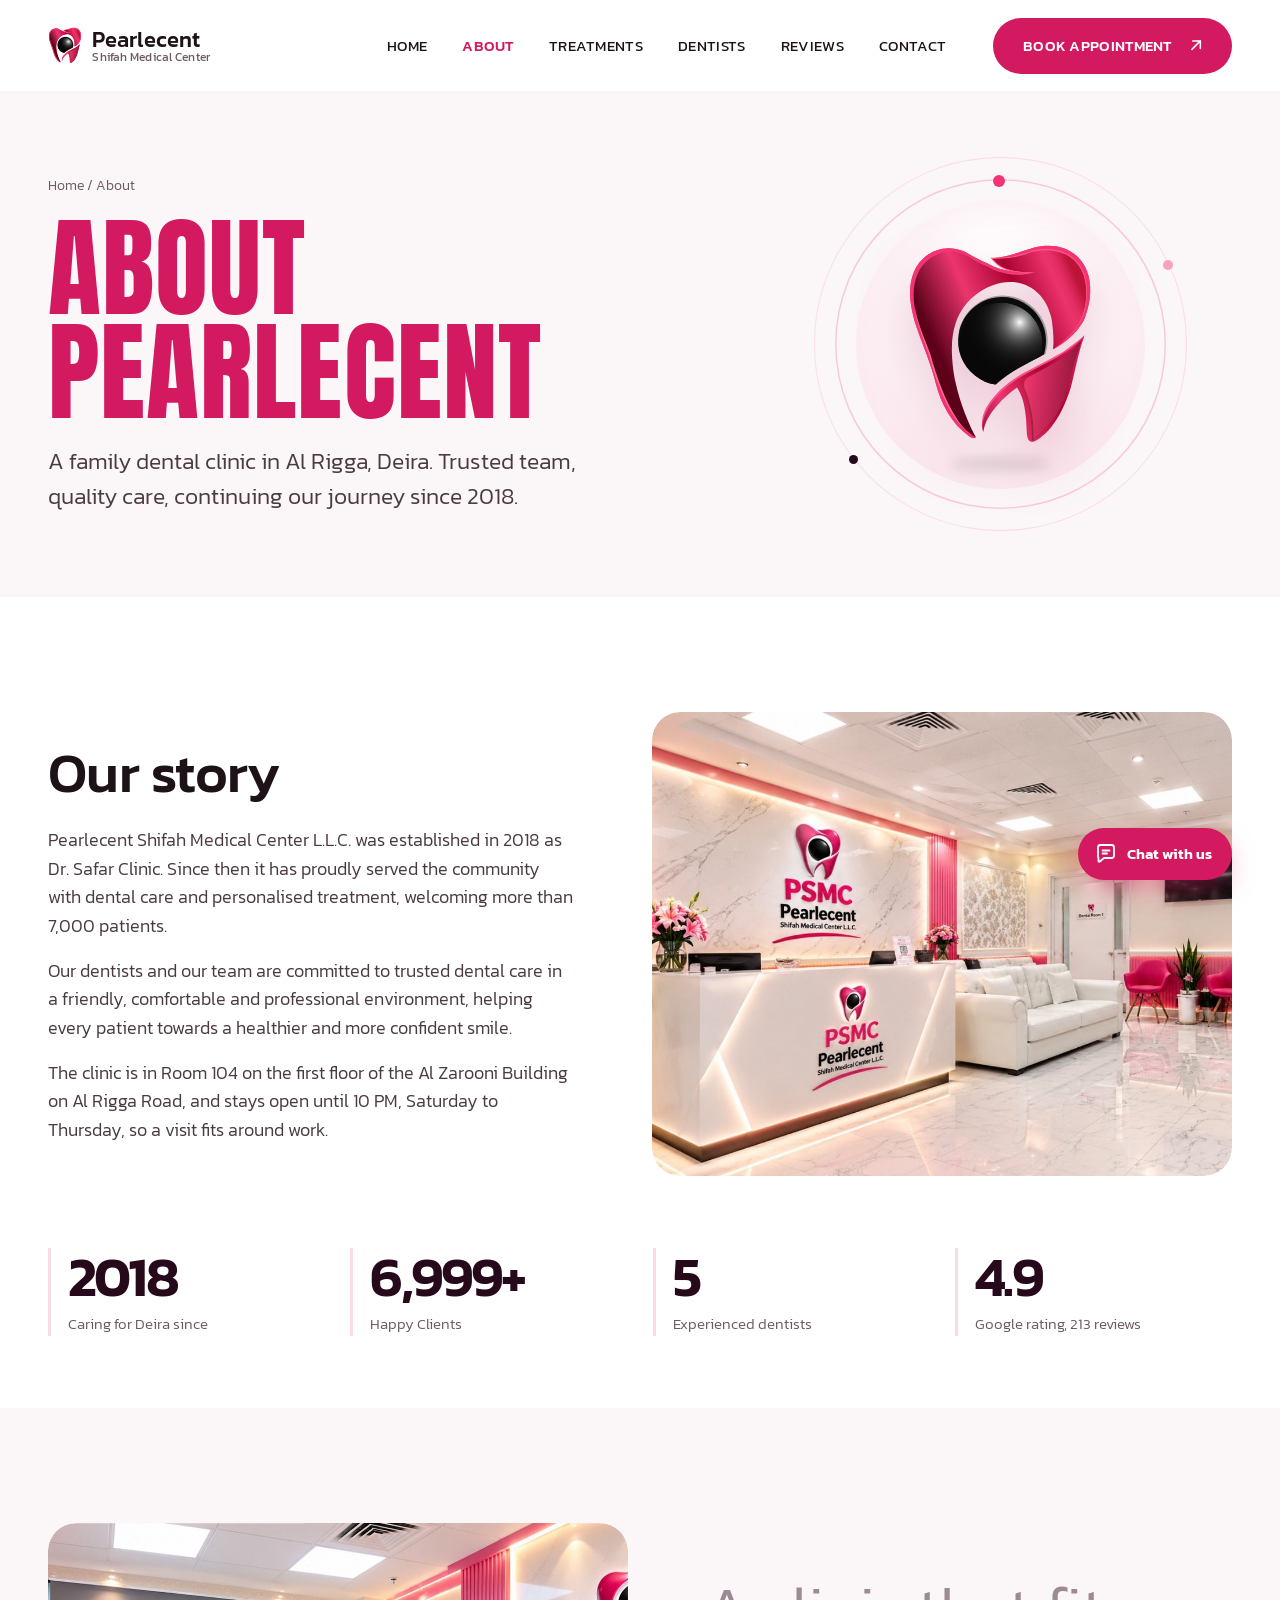
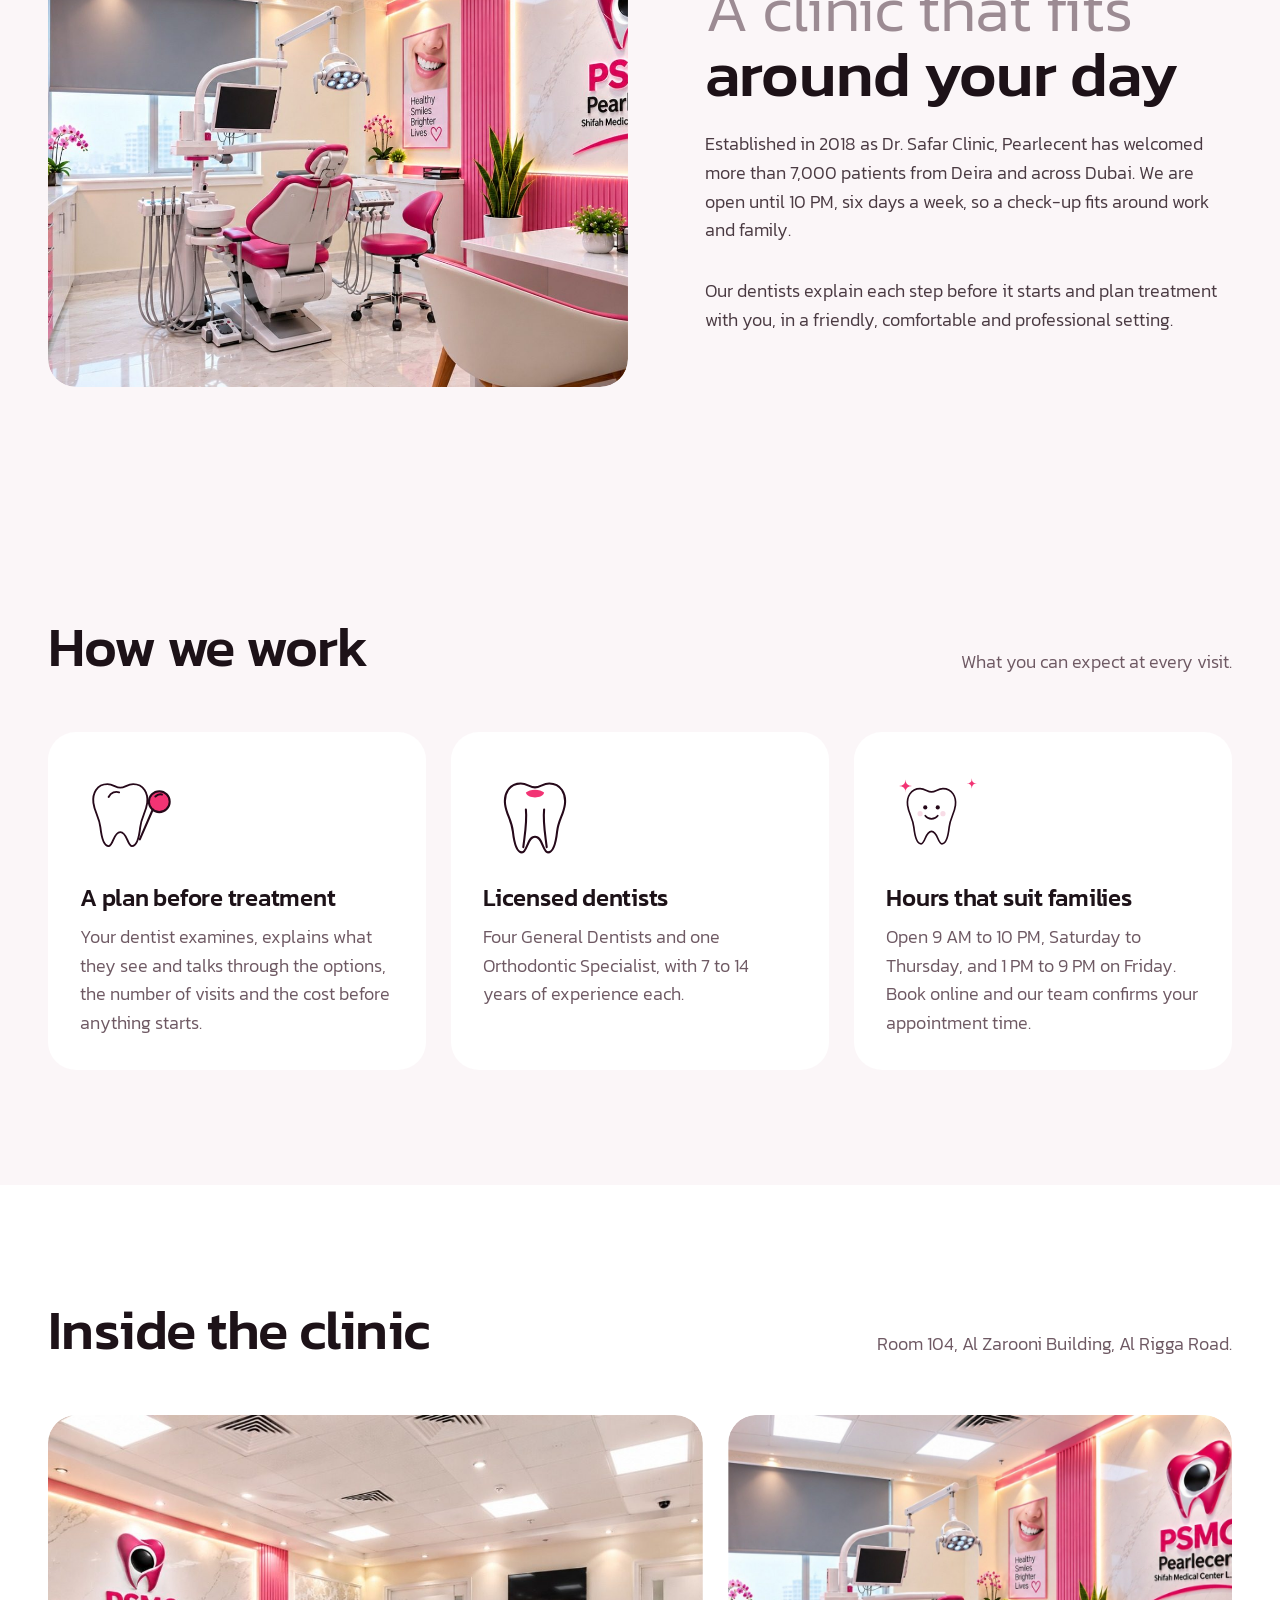
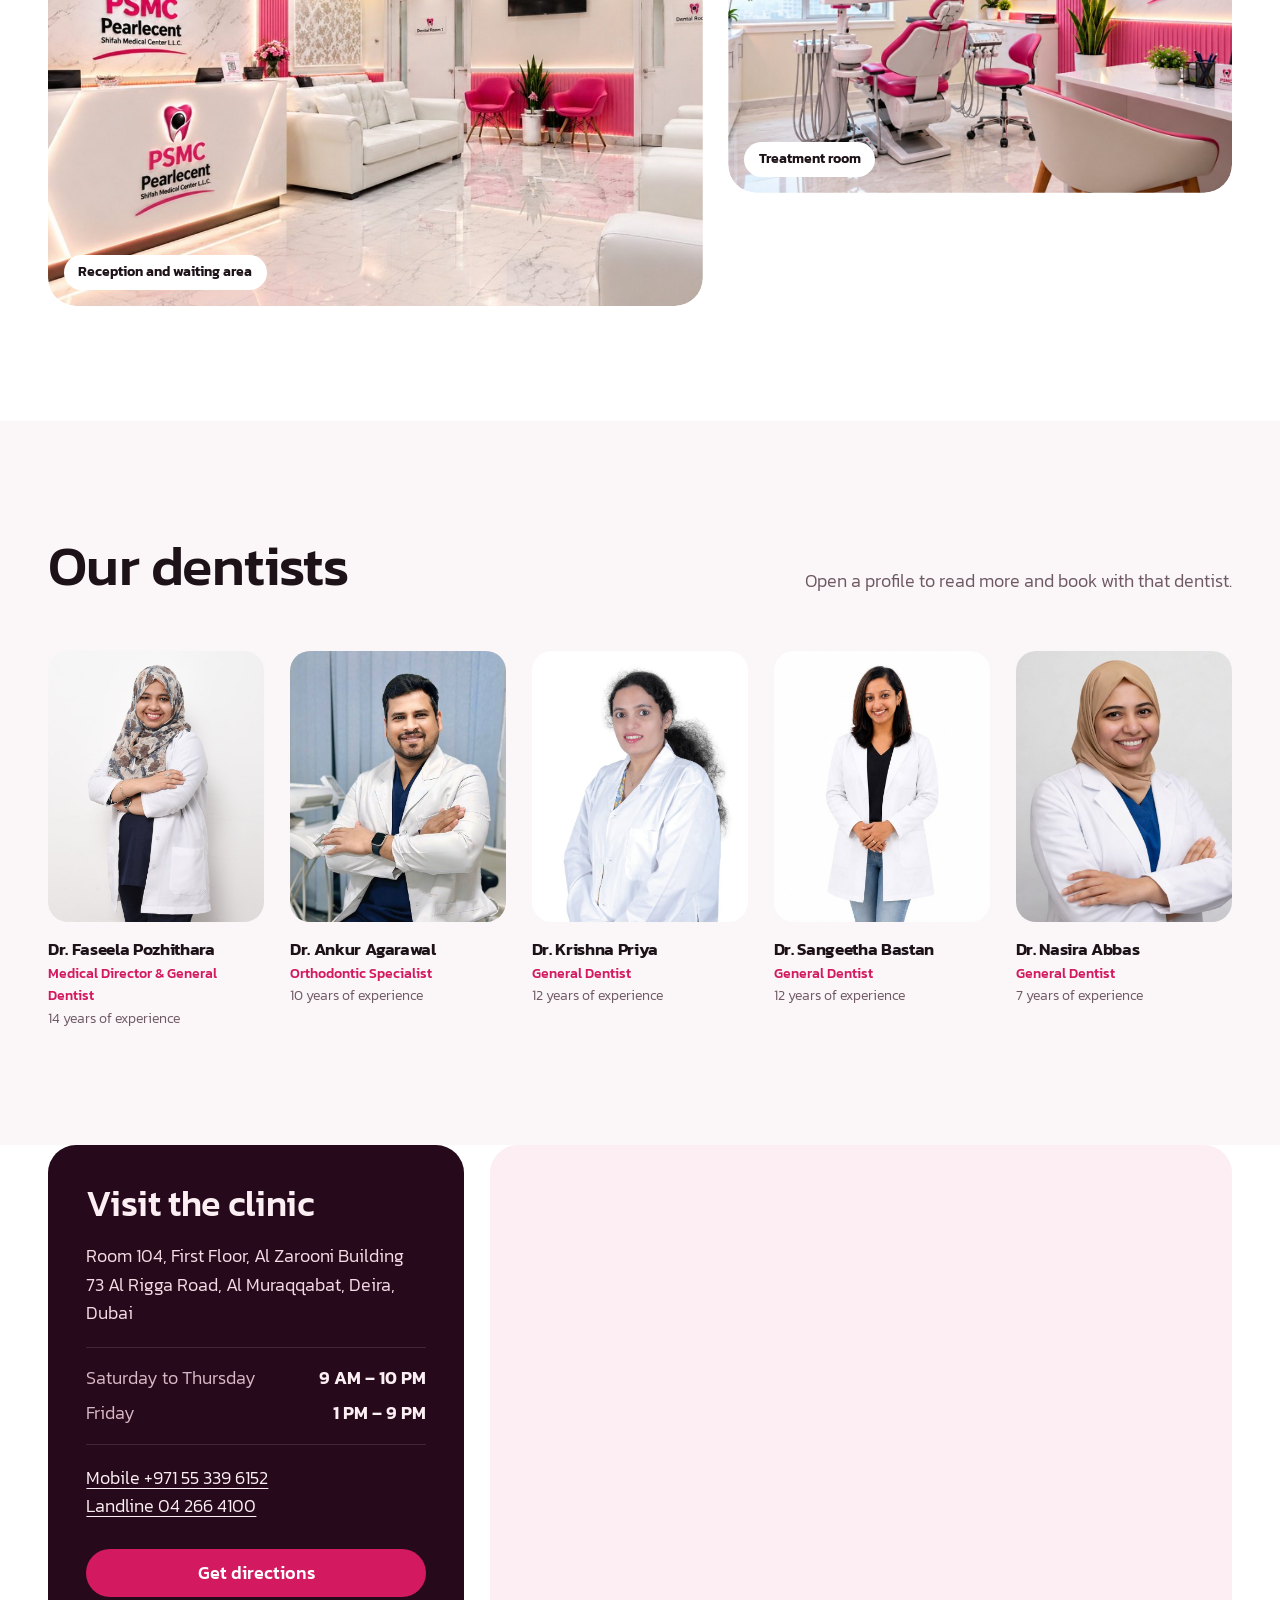
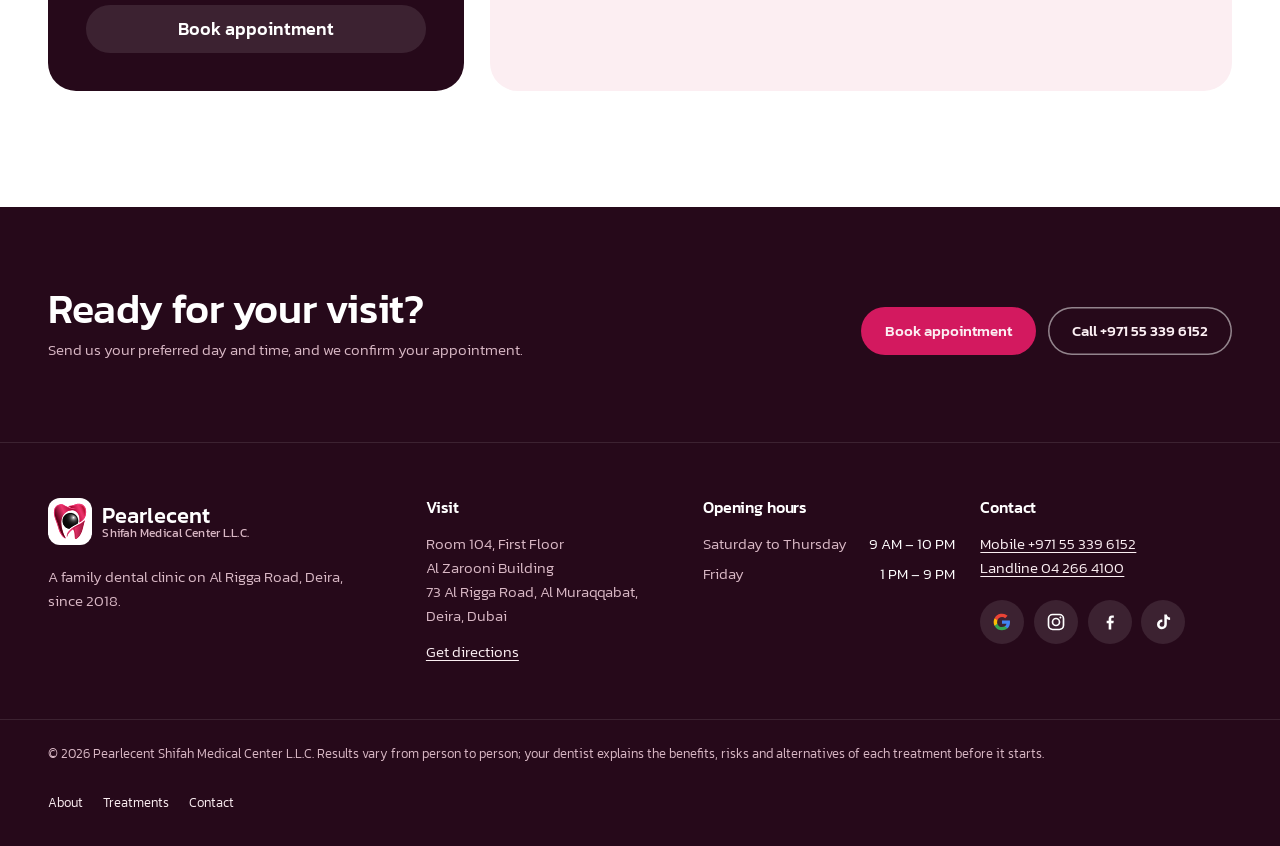
==== about.html @ 1510677a "Booking form: branded pink pickers instead of system lists Co-Authored-By: Claude Opus 5.5 <noreply@" ====
<!doctype html>
<html lang="en">
<head>
<meta charset="utf-8">
<meta name="viewport" content="width=device-width, initial-scale=1, viewport-fit=cover">
<title>About Pearlecent | Dental clinic in Al Rigga, Deira since 2018</title>
<meta name="description" content="Pearlecent Shifah Medical Center opened in 2018 as Dr. Safar Clinic. Four General Dentists and an Orthodontic Specialist, 7,000+ patients, open until 10 PM in Al Rigga, Deira.">
<meta name="theme-color" content="#FFFFFF">
<meta property="og:title" content="About Pearlecent | Dental clinic in Al Rigga, Deira since 2018">
<meta property="og:description" content="Pearlecent Shifah Medical Center opened in 2018 as Dr. Safar Clinic. Four General Dentists and an Orthodontic Specialist, 7,000+ patients, open until 10 PM in Al Rigga, Deira.">
<meta property="og:image" content="assets/img/clinic/reception.jpg">
<link rel="icon" href="assets/img/mark.svg" type="image/svg+xml">
<link rel="preload" href="assets/fonts/anton-400.woff2" as="font" type="font/woff2" crossorigin>
<link rel="preload" href="assets/fonts/kanit-300.woff2" as="font" type="font/woff2" crossorigin>
<link rel="stylesheet" href="assets/css/site.css?v=21">
<script>document.documentElement.classList.add('js')</script>
<script type="application/ld+json">{"@context":"https://schema.org","@type":"Dentist","name":"Pearlecent Shifah Medical Center L.L.C.","telephone":"+971 55 339 6152","address":{"@type":"PostalAddress","streetAddress":"Room 104, Al Zarooni Building, 73 Al Rigga Road","addressLocality":"Deira, Dubai","addressCountry":"AE"},"geo":{"@type":"GeoCoordinates","latitude":25.2624015,"longitude":55.3266563},"openingHours":["Sa-Th 09:00-22:00","Fr 13:00-21:00"],"sameAs":["https://www.instagram.com/pearlescent_dental","https://www.tiktok.com/@pearlecentshifah"]}</script>
</head>
<body class="pg-about">
<a class="skip" href="#main">Skip to content</a>
<header class="hdr" data-hdr>
  <div class="hdr__in">
    <a class="brand" href="index.html" aria-label="Pearlecent, home">
      <img src="assets/img/mark.svg" alt="" width="34" height="37">
      <span class="brand__t">Pearlecent<small>Shifah Medical Center</small></span>
    </a>
    <nav class="hdr__nav" aria-label="Main" id="menu"><a class="hlink" href="index.html">Home</a><a class="hlink is-active" href="about.html" aria-current="page">About</a><a class="hlink" href="treatments.html">Treatments</a><a class="hlink" href="index.html#dentists">Dentists</a><a class="hlink" href="index.html#reviews">Reviews</a><a class="hlink" href="index.html#visit">Contact</a>
      <div class="hdr__extra">
        <p class="hdr__tel"><a href="tel:+971553396152"><span>Mobile</span>+971 55 339 6152</a><a href="tel:+97142664100"><span>Landline</span>04 266 4100</a></p>
        <p class="hdr__soc"><a class="soc" href="https://search.google.com/local/reviews?placeid=ChIJ5SzwML9dXz4R25X1gjaNSxk" target="_blank" rel="noopener" aria-label="Pearlecent on Google reviews" title="Google reviews"><svg viewBox="0 0 24 24" aria-hidden="true"><path fill="#4285F4" d="M21.6 12.2c0-.7-.1-1.4-.2-2H12v3.8h5.4a4.6 4.6 0 0 1-2 3v2.5h3.2c1.9-1.7 3-4.3 3-7.3z"/><path fill="#34A853" d="M12 22c2.7 0 5-.9 6.6-2.4l-3.2-2.5c-.9.6-2 1-3.4 1-2.6 0-4.8-1.8-5.6-4.1H3.1v2.6A10 10 0 0 0 12 22z"/><path fill="#FBBC05" d="M6.4 14a6 6 0 0 1 0-3.9V7.5H3.1a10 10 0 0 0 0 9z"/><path fill="#EA4335" d="M12 5.9c1.5 0 2.8.5 3.8 1.5l2.9-2.9A10 10 0 0 0 3.1 7.5L6.4 10C7.2 7.7 9.4 5.9 12 5.9z"/></svg></a><a class="soc" href="https://www.instagram.com/pearlescent_dental" target="_blank" rel="noopener" aria-label="Pearlecent on Instagram" title="Instagram"><svg viewBox="0 0 24 24" aria-hidden="true"><rect x="3" y="3" width="18" height="18" rx="5" fill="none" stroke="currentColor" stroke-width="2"/><circle cx="12" cy="12" r="4.2" fill="none" stroke="currentColor" stroke-width="2"/><circle cx="17.3" cy="6.7" r="1.2" fill="currentColor"/></svg></a><a class="soc" href="https://www.facebook.com/people/Pearlecent-SHifah-Medical-Centre/100090357010872/" target="_blank" rel="noopener" aria-label="Pearlecent on Facebook" title="Facebook"><svg viewBox="0 0 24 24" aria-hidden="true"><path fill="currentColor" d="M13.5 21v-7.6h2.6l.4-3h-3V8.5c0-.9.3-1.5 1.5-1.5h1.6V4.3c-.3 0-1.2-.1-2.3-.1-2.3 0-3.9 1.4-3.9 4v2.2H8v3h2.4V21z"/></svg></a><a class="soc" href="https://www.tiktok.com/@pearlecentshifah" target="_blank" rel="noopener" aria-label="Pearlecent on TikTok" title="TikTok"><svg viewBox="0 0 24 24" aria-hidden="true"><path fill="currentColor" d="M16.6 3c.4 2.1 1.7 3.5 3.9 3.7v3a7 7 0 0 1-3.9-1.2v6.2A5.9 5.9 0 1 1 11.2 9v3.1a2.8 2.8 0 1 0 2.4 2.8V3z"/></svg></a></p>
      </div>
      <a class="button hdr__book" href="index.html#book">Book appointment<svg class="arr" viewBox="0 0 24 24" aria-hidden="true"><path d="M7 17 17 7M8 7h9v9"/></svg></a>
    </nav>
    <button class="burger" type="button" aria-expanded="false" aria-controls="menu" data-burger><span></span><span></span><span class="sr-only">Menu</span></button>
  </div>
</header>

<main id="main">
<section class="phero">
  <div class="phero__in wrap">
    <div class="phero__txt">
      <p class="phero__crumb" data-rise style="--i:0"><a href="index.html">Home</a> <span aria-hidden="true">/</span> About</p>
      <h1 class="lines"><span class="line"><span data-line style="--i:1">About Pearlecent</span></span></h1>
      <p class="phero__lead" data-rise style="--i:3">A family dental clinic in Al Rigga, Deira. Trusted team, quality care, continuing our journey since 2018.</p>
    </div>
    <div class="pearl pearl--sm" data-tilt aria-hidden="true">
      <span class="pearl__halo"></span><span class="pearl__ring pearl__ring--1"></span><span class="pearl__ring pearl__ring--2"></span>
      <span class="pearl__dot pearl__dot--1"></span><span class="pearl__dot pearl__dot--2"></span><span class="pearl__dot pearl__dot--3"></span>
      <div class="pearl__tooth" data-tilt-el><img src="assets/img/mark.svg" alt="" width="330" height="358"><span class="pearl__shine"></span></div>
      <span class="pearl__shadow"></span>
    </div>
  </div>
</section>

<section class="story">
  <div class="wrap story__in">
    <div class="story__txt">
      <h2 data-reveal>Our story</h2>
      <p data-reveal>Pearlecent Shifah Medical Center L.L.C. was established in 2018 as Dr. Safar Clinic. Since then it has proudly served the community with dental care and personalised treatment, welcoming more than 7,000 patients.</p>
      <p data-reveal>Our dentists and our team are committed to trusted dental care in a friendly, comfortable and professional environment, helping every patient towards a healthier and more confident smile.</p>
      <p data-reveal>The clinic is in Room 104 on the first floor of the Al Zarooni Building on Al Rigga Road, and stays open until 10 PM, Saturday to Thursday, so a visit fits around work.</p>
    </div>
    <figure class="story__pic shutter" data-reveal><img src="assets/img/clinic/reception.jpg" alt="The Pearlecent reception" width="1600" height="800" loading="lazy" style="object-position:22% 50%"></figure>
  </div>
  <div class="wrap"><div class="stats"><div class="stat" data-reveal style="--n:0"><p class="stat__n"><span data-count="2018">2018</span></p><p class="stat__l">Caring for Deira since</p></div><div class="stat" data-reveal style="--n:1"><p class="stat__n"><span data-count="7,000">7,000</span>+</p><p class="stat__l">Happy Clients</p></div><div class="stat" data-reveal style="--n:2"><p class="stat__n"><span data-count="5">5</span></p><p class="stat__l">Experienced dentists</p></div><div class="stat" data-reveal style="--n:3"><p class="stat__n"><span data-count="4.9">4.9</span></p><p class="stat__l">Google rating, 213 reviews</p></div></div></div>
</section>

<section class="intro" aria-labelledby="intro-h">
  <div class="wrap intro__in">
    <figure class="intro__pic shutter" data-reveal><img src="assets/img/clinic/treatment-room.jpg" alt="A treatment room at Pearlecent with a pink dental chair by the window" width="1600" height="900" loading="lazy"></figure>
    <div class="intro__txt">
      <h2 id="intro-h" data-reveal class="h2t"><span>A clinic that fits</span> around your day</h2>
      <p data-reveal>Established in 2018 as Dr. Safar Clinic, Pearlecent has welcomed more than 7,000 patients from Deira and across Dubai. We are open until 10 PM, six days a week, so a check-up fits around work and family.</p>
      <p data-reveal>Our dentists explain each step before it starts and plan treatment with you, in a friendly, comfortable and professional setting.</p>
    </div>
  </div>
</section>

<section class="values" aria-labelledby="val-h">
  <div class="wrap">
    <div class="sec-head"><h2 id="val-h" data-reveal>How we work</h2><p data-reveal>What you can expect at every visit.</p></div>
    <div class="vgrid">
      <article class="vcard" data-reveal style="--n:0"><span class="vcard__art"><svg class="art" viewBox="0 0 160 160" role="img" aria-label="Tooth and dental mirror"><g transform="translate(-10 4) scale(0.9)"><path class="art-fill" d="M58 30C40 30 32 46 34 62c2 16 10 24 12 42 2 18 6 32 14 32s8-24 20-24 12 24 20 24 12-14 14-32c2-18 10-26 12-42 2-16-6-32-24-32-10 0-14 6-22 6s-12-6-22-6Z"/><path class="art-line" pathLength="1" d="M58 30C40 30 32 46 34 62c2 16 10 24 12 42 2 18 6 32 14 32s8-24 20-24 12 24 20 24 12-14 14-32c2-18 10-26 12-42 2-16-6-32-24-32-10 0-14 6-22 6s-12-6-22-6Z"/><path class="art-line" pathLength="1" d="M60 52c4-8 12-10 18-8"/></g><circle class="art-pink" cx="122" cy="58" r="16"/><circle class="art-line" pathLength="1" cx="122" cy="58" r="16"/><path class="art-line" pathLength="1" d="M112 70 92 116"/><path class="art-line" pathLength="1" d="M116 50c3-3 7-4 10-3"/></svg></span><h3>A plan before treatment</h3><p>Your dentist examines, explains what they see and talks through the options, the number of visits and the cost before anything starts.</p></article>
      <article class="vcard" data-reveal style="--n:1"><span class="vcard__art"><svg class="art" viewBox="0 0 160 160" role="img" aria-label="Tooth with root canals and a filling"><g transform="translate(0 0) scale(1)"><path class="art-fill" d="M58 30C40 30 32 46 34 62c2 16 10 24 12 42 2 18 6 32 14 32s8-24 20-24 12 24 20 24 12-14 14-32c2-18 10-26 12-42 2-16-6-32-24-32-10 0-14 6-22 6s-12-6-22-6Z"/><path class="art-line" pathLength="1" d="M58 30C40 30 32 46 34 62c2 16 10 24 12 42 2 18 6 32 14 32s8-24 20-24 12 24 20 24 12-14 14-32c2-18 10-26 12-42 2-16-6-32-24-32-10 0-14 6-22 6s-12-6-22-6Z"/><path class="art-line" pathLength="1" d="M66 70c2 20 -2 40-4 58M94 70c-2 20 2 40 4 58"/><path class="art-pink" d="M66 44c6-6 22-6 28 0-2 10-26 10-28 0Z"/></g></svg></span><h3>Licensed dentists</h3><p>Four General Dentists and one Orthodontic Specialist, with 7 to 14 years of experience each.</p></article>
      <article class="vcard" data-reveal style="--n:2"><span class="vcard__art"><svg class="art" viewBox="0 0 160 160" role="img" aria-label="Smiling child's tooth"><g transform="translate(6 14) scale(0.8)"><path class="art-fill" d="M58 30C40 30 32 46 34 62c2 16 10 24 12 42 2 18 6 32 14 32s8-24 20-24 12 24 20 24 12-14 14-32c2-18 10-26 12-42 2-16-6-32-24-32-10 0-14 6-22 6s-12-6-22-6Z"/><path class="art-line" pathLength="1" d="M58 30C40 30 32 46 34 62c2 16 10 24 12 42 2 18 6 32 14 32s8-24 20-24 12 24 20 24 12-14 14-32c2-18 10-26 12-42 2-16-6-32-24-32-10 0-14 6-22 6s-12-6-22-6Z"/><circle cx="68" cy="66" r="4" class="art-dot"/><circle cx="92" cy="66" r="4" class="art-dot"/><path class="art-line" pathLength="1" d="M68 82c6 8 18 8 24 0"/><circle class="art-cheek" cx="58" cy="78" r="5"/><circle class="art-cheek" cx="102" cy="78" r="5"/></g><path class="art-spark" style="--d:0.3s" d="M30 24Q30 34 40 34Q30 34 30 44Q30 34 20 34Q30 34 30 24Z"/><path class="art-spark" style="--d:0.9s" d="M132 22Q132 30 140 30Q132 30 132 38Q132 30 124 30Q132 30 132 22Z"/></svg></span><h3>Hours that suit families</h3><p>Open 9 AM to 10 PM, Saturday to Thursday, and 1 PM to 9 PM on Friday. Book online and our team confirms your appointment time.</p></article>
    </div>
  </div>
</section>

<section class="gallery" aria-labelledby="gal-h">
  <div class="wrap">
    <div class="sec-head"><h2 id="gal-h" data-reveal>Inside the clinic</h2><p data-reveal>Room 104, Al Zarooni Building, Al Rigga Road.</p></div>
    <div class="ggrid">
      <figure class="shutter" data-reveal><img src="assets/img/clinic/reception.jpg" alt="Reception and waiting area" width="1600" height="800" loading="lazy"><figcaption>Reception and waiting area</figcaption></figure>
      <figure class="shutter" data-reveal><img src="assets/img/clinic/treatment-room.jpg" alt="Treatment room" width="1600" height="900" loading="lazy"><figcaption>Treatment room</figcaption></figure>
    </div>
  </div>
</section>

<section class="docs" id="dentists" aria-labelledby="docs-h">
  <div class="wrap">
    <div class="sec-head"><h2 id="docs-h" data-reveal>Our dentists</h2><p data-reveal>Open a profile to read more and book with that dentist.</p></div>
    <div class="dgrid">
      <a class="dcard" href="dentists/faseela.html" data-reveal style="--n:0">
        <span class="dcard__pic"><img src="assets/img/doctors/faseela.jpg" alt="Portrait of Dr. Faseela Pozhithara" width="840" height="1200" loading="lazy" style="object-position:50% 20%"></span>
        <span class="dcard__name">Dr. Faseela Pozhithara</span>
        <span class="dcard__meta">Medical Director &amp; General Dentist</span>
        <span class="dcard__yrs">14 years of experience</span>
      </a>
      <a class="dcard" href="dentists/ankur.html" data-reveal style="--n:1">
        <span class="dcard__pic"><img src="assets/img/doctors/ankur.jpg" alt="Portrait of Dr. Ankur Agarawal" width="731" height="1200" loading="lazy" style="object-position:50% 18%"></span>
        <span class="dcard__name">Dr. Ankur Agarawal</span>
        <span class="dcard__meta">Orthodontic Specialist</span>
        <span class="dcard__yrs">10 years of experience</span>
      </a>
      <a class="dcard" href="dentists/krishna.html" data-reveal style="--n:2">
        <span class="dcard__pic"><img src="assets/img/doctors/krishna.jpg" alt="Portrait of Dr. Krishna Priya" width="621" height="866" loading="lazy" style="object-position:50% 15%"></span>
        <span class="dcard__name">Dr. Krishna Priya</span>
        <span class="dcard__meta">General Dentist</span>
        <span class="dcard__yrs">12 years of experience</span>
      </a>
      <a class="dcard" href="dentists/sangeetha.html" data-reveal style="--n:3">
        <span class="dcard__pic"><img src="assets/img/doctors/sangeetha.jpg" alt="Portrait of Dr. Sangeetha Bastan" width="900" height="1024" loading="lazy" style="object-position:50% 20%"></span>
        <span class="dcard__name">Dr. Sangeetha Bastan</span>
        <span class="dcard__meta">General Dentist</span>
        <span class="dcard__yrs">12 years of experience</span>
      </a>
      <a class="dcard" href="dentists/nasira.html" data-reveal style="--n:4">
        <span class="dcard__pic"><img src="assets/img/doctors/nasira.jpg" alt="Portrait of Dr. Nasira Abbas" width="900" height="900" loading="lazy" style="object-position:50% 25%"></span>
        <span class="dcard__name">Dr. Nasira Abbas</span>
        <span class="dcard__meta">General Dentist</span>
        <span class="dcard__yrs">7 years of experience</span>
      </a></div>
  </div>
</section>
<section class="visit" id="visit" aria-labelledby="visit-h">
  <div class="visit__in wrap">
    <div class="visit__card" data-reveal>
      <h2 id="visit-h">Visit the clinic</h2>
      <address>Room 104, First Floor, Al Zarooni Building<br>73 Al Rigga Road, Al Muraqqabat, Deira, Dubai</address>
      <dl class="hours"><div><dt>Saturday to Thursday</dt><dd>9 AM – 10 PM</dd></div><div><dt>Friday</dt><dd>1 PM – 9 PM</dd></div></dl>
      <p class="visit__tel"><a class="link-u" href="tel:+971553396152">Mobile +971 55 339 6152</a><br><a class="link-u" href="tel:+97142664100">Landline 04 266 4100</a></p>
      <p class="visit__btns"><a class="button" href="https://maps.app.goo.gl/LxxALHqsNsGpUrj29" target="_blank" rel="noopener">Get directions</a><a class="button button--soft" href="index.html#book">Book appointment</a></p>
    </div>
    <div class="visit__map" data-reveal><iframe title="Map: Pearlecent Shifah Medical Centre, Al Rigga Road, Deira" src="https://www.google.com/maps/embed?pb=!1m18!1m12!1m3!1d1200!2d55.3266563!3d25.2624015!2m3!1f0!2f0!3f0!3m2!1i1024!2i768!4f13.1!3m3!1m2!1s0x3e5f5dbf30f02ce5%3A0x194b8d3682f595db!2sPearlecent%20Shifah%20Medical%20Centre!5e0!3m2!1sen!2sae!4v1761240000000" loading="lazy" referrerpolicy="no-referrer-when-downgrade" allowfullscreen></iframe></div>
  </div>
</section>
</main>
<footer class="ftr">
  <div class="ftr__cta wrap">
    <h2>Ready for your visit?</h2>
    <p>Send us your preferred day and time, and we confirm your appointment.</p>
    <p class="ftr__btns"><a class="button" href="index.html#book">Book appointment</a><a class="button button--outline" href="tel:+971553396152">Call +971 55 339 6152</a></p>
  </div>
  <div class="ftr__grid wrap">
    <div class="ftr__brand">
      <a class="brand brand--light" href="index.html"><img src="assets/img/mark.svg" alt="" width="40" height="43"><span class="brand__t">Pearlecent<small>Shifah Medical Center L.L.C.</small></span></a>
      <p>A family dental clinic on Al Rigga Road, Deira, since 2018.</p>
    </div>
    <div><h3>Visit</h3><p>Room 104, First Floor<br>Al Zarooni Building<br>73 Al Rigga Road, Al Muraqqabat, Deira, Dubai</p><p><a class="link-u" href="https://maps.app.goo.gl/LxxALHqsNsGpUrj29" target="_blank" rel="noopener">Get directions</a></p></div>
    <div><h3>Opening hours</h3><ul class="ftr__hours"><li><span>Saturday to Thursday</span><span>9 AM – 10 PM</span></li><li><span>Friday</span><span>1 PM – 9 PM</span></li></ul></div>
    <div><h3>Contact</h3><p><a class="link-u" href="tel:+971553396152">Mobile +971 55 339 6152</a><br><a class="link-u" href="tel:+97142664100">Landline 04 266 4100</a></p>
      <p class="ftr__social"><a class="soc" href="https://search.google.com/local/reviews?placeid=ChIJ5SzwML9dXz4R25X1gjaNSxk" target="_blank" rel="noopener" aria-label="Pearlecent on Google reviews" title="Google reviews"><svg viewBox="0 0 24 24" aria-hidden="true"><path fill="#4285F4" d="M21.6 12.2c0-.7-.1-1.4-.2-2H12v3.8h5.4a4.6 4.6 0 0 1-2 3v2.5h3.2c1.9-1.7 3-4.3 3-7.3z"/><path fill="#34A853" d="M12 22c2.7 0 5-.9 6.6-2.4l-3.2-2.5c-.9.6-2 1-3.4 1-2.6 0-4.8-1.8-5.6-4.1H3.1v2.6A10 10 0 0 0 12 22z"/><path fill="#FBBC05" d="M6.4 14a6 6 0 0 1 0-3.9V7.5H3.1a10 10 0 0 0 0 9z"/><path fill="#EA4335" d="M12 5.9c1.5 0 2.8.5 3.8 1.5l2.9-2.9A10 10 0 0 0 3.1 7.5L6.4 10C7.2 7.7 9.4 5.9 12 5.9z"/></svg></a><a class="soc" href="https://www.instagram.com/pearlescent_dental" target="_blank" rel="noopener" aria-label="Pearlecent on Instagram" title="Instagram"><svg viewBox="0 0 24 24" aria-hidden="true"><rect x="3" y="3" width="18" height="18" rx="5" fill="none" stroke="currentColor" stroke-width="2"/><circle cx="12" cy="12" r="4.2" fill="none" stroke="currentColor" stroke-width="2"/><circle cx="17.3" cy="6.7" r="1.2" fill="currentColor"/></svg></a><a class="soc" href="https://www.facebook.com/people/Pearlecent-SHifah-Medical-Centre/100090357010872/" target="_blank" rel="noopener" aria-label="Pearlecent on Facebook" title="Facebook"><svg viewBox="0 0 24 24" aria-hidden="true"><path fill="currentColor" d="M13.5 21v-7.6h2.6l.4-3h-3V8.5c0-.9.3-1.5 1.5-1.5h1.6V4.3c-.3 0-1.2-.1-2.3-.1-2.3 0-3.9 1.4-3.9 4v2.2H8v3h2.4V21z"/></svg></a><a class="soc" href="https://www.tiktok.com/@pearlecentshifah" target="_blank" rel="noopener" aria-label="Pearlecent on TikTok" title="TikTok"><svg viewBox="0 0 24 24" aria-hidden="true"><path fill="currentColor" d="M16.6 3c.4 2.1 1.7 3.5 3.9 3.7v3a7 7 0 0 1-3.9-1.2v6.2A5.9 5.9 0 1 1 11.2 9v3.1a2.8 2.8 0 1 0 2.4 2.8V3z"/></svg></a></p></div>
  </div>
  <div class="ftr__base wrap"><p>© <span data-year>2026</span> Pearlecent Shifah Medical Center L.L.C. Results vary from person to person; your dentist explains the benefits, risks and alternatives of each treatment before it starts.</p>
    <p><a href="about.html">About</a><a href="treatments.html">Treatments</a><a href="index.html#visit">Contact</a></p></div>
</footer>
<a class="wa-float" href="https://wa.me/971553396152" target="_blank" rel="noopener" data-wa-float aria-label="Chat with Pearlecent"><svg viewBox="0 0 24 24" aria-hidden="true"><path d="M4 5.5A2.5 2.5 0 0 1 6.5 3h11A2.5 2.5 0 0 1 20 5.5v8a2.5 2.5 0 0 1-2.5 2.5H10l-4.2 3.6c-.5.4-1.3.1-1.3-.6V16A2.5 2.5 0 0 1 4 13.5z" fill="none" stroke="currentColor" stroke-width="1.8" stroke-linejoin="round"/><path d="M8.5 8.5h7M8.5 11.5h4.5" stroke="currentColor" stroke-width="1.8" stroke-linecap="round"/></svg><span>Chat with us</span></a>
<script src="assets/js/site.js?v=21" defer></script>
</body>
</html>
---- assets/css/site.css ----
@font-face { font-family: "Anton"; font-style: normal; font-weight: 400; font-display: swap; src: url("../fonts/anton-400.woff2") format("woff2"); }
@font-face { font-family: "Kanit"; font-style: normal; font-weight: 300; font-display: swap; src: url("../fonts/kanit-300.woff2") format("woff2"); }
@font-face { font-family: "Kanit"; font-style: normal; font-weight: 400; font-display: swap; src: url("../fonts/kanit-400.woff2") format("woff2"); }
@font-face { font-family: "Kanit"; font-style: normal; font-weight: 500; font-display: swap; src: url("../fonts/kanit-500.woff2") format("woff2"); }
@font-face { font-family: "Kanit"; font-style: normal; font-weight: 600; font-display: swap; src: url("../fonts/kanit-600.woff2") format("woff2"); }
/* Pearlecent v2 — professional light theme, brand pink, animated pearl mark */
:root {
  --white: #FFFFFF;
  --mist: #FBF6F8;
  --blush: #FCEEF2;
  --rose: #F8DCE6;
  --line-soft: #F1E2E8;
  --ink: #1D1218;
  --ink-2: #4A3A42;
  --soft: #6E5963;
  --berry: #26091A;
  --berry-2: #3A1428;
  --pink: #F23474;
  --accent: #D3195F;
  --accent-strong: #AE1250;
  --wa: #DCF8C6;

  --font: "Hanken Grotesk", system-ui, -apple-system, "Segoe UI", Roboto, sans-serif;
  --step-lead: clamp(1.1875rem, 1.08rem + 0.5vw, 1.4375rem);
  --step-h3: clamp(1.25rem, 1.15rem + 0.45vw, 1.5rem);
  --step-head: clamp(2.125rem, 1.4rem + 2.6vw, 3.5rem);
  --step-display: clamp(2.75rem, 1.4rem + 4.6vw, 5.5rem);

  --margin: clamp(1.25rem, 4vw, 3rem);
  --max: 78rem;
  --gutter: clamp(1rem, 2vw, 2rem);
  --section: clamp(5rem, 9vw, 8.5rem);
  --r-lg: 28px;
  --r-md: 20px;
  --r-sm: 14px;

  --ease-out: cubic-bezier(0.22, 1, 0.36, 1);
  --ease-expo: cubic-bezier(0.16, 1, 0.3, 1);
  --ease-in-out: cubic-bezier(0.76, 0, 0.24, 1);
  --ease-soft: cubic-bezier(0.33, 1, 0.68, 1);
  --t-press: 140ms; --t-hover: 200ms; --t-ui: 260ms;
  --lift: 0 1px 2px rgba(38, 9, 26, .04), 0 12px 32px -12px rgba(38, 9, 26, .14);
}

/* ---------- base ---------- */
*, *::before, *::after { box-sizing: border-box; }
html { -webkit-text-size-adjust: 100%; text-size-adjust: 100%; scroll-behavior: smooth; }
body { margin: 0; background: var(--white); color: var(--ink); font-family: var(--font); font-size: clamp(1rem, 0.96rem + 0.2vw, 1.125rem); line-height: 1.6; -webkit-font-smoothing: antialiased; text-rendering: optimizeLegibility; overflow-x: clip; }
h1, h2, h3, p, figure, blockquote, ul, ol, dl, dd, fieldset { margin: 0; }
ul, ol { padding: 0; list-style: none; }
fieldset { border: 0; padding: 0; min-width: 0; }
img, svg, iframe { display: block; max-width: 100%; }
img { height: auto; }
button, input { font: inherit; color: inherit; }
button { background: none; border: 0; padding: 0; cursor: pointer; }
a { color: inherit; }
:target { scroll-margin-top: 6rem; }
::selection { background: var(--pink); color: #fff; }
:focus-visible { outline: 2px solid var(--pink); outline-offset: 3px; border-radius: 6px; }
h1, h2, h3 { font-weight: 700; text-wrap: balance; letter-spacing: -0.035em; line-height: 1.06; }
h2 { font-size: var(--step-head); }
h3 { font-size: var(--step-h3); letter-spacing: -0.02em; line-height: 1.2; font-weight: 600; }
p { text-wrap: pretty; }
.wrap { width: 100%; max-width: calc(var(--max) + 2 * var(--margin)); margin-inline: auto; padding-inline: var(--margin); }
.sr-only { position: absolute; width: 1px; height: 1px; overflow: hidden; clip-path: inset(50%); white-space: nowrap; }
.skip { position: absolute; left: var(--margin); top: -4rem; z-index: 99; background: var(--white); padding: .6rem 1rem; border-radius: 8px; }
.skip:focus { top: .75rem; }
.lines .line { display: block; overflow: hidden; padding-bottom: .1em; margin-bottom: -.1em; }
.lines [data-line] { display: block; }

/* ---------- controls ---------- */
.button { display: inline-flex; align-items: center; justify-content: center; gap: .5rem; min-height: 3rem; padding: 0 1.5rem; border-radius: 999px; background: var(--accent); color: #fff; text-decoration: none; font-weight: 600; white-space: nowrap; transition: transform var(--t-press) var(--ease-out), background-color var(--t-hover) ease, color var(--t-hover) ease, box-shadow var(--t-hover) ease; }
.button:active { transform: scale(.97); }
.button--lg { min-height: 3.5rem; padding: 0 1.9rem; font-size: 1.0625rem; }
.button--sm { min-height: 2.6rem; padding: 0 1.15rem; font-size: .9375rem; }
.button--soft { background: var(--blush); color: var(--accent-strong); }
.button--outline { background: transparent; color: #fff; box-shadow: inset 0 0 0 1.5px rgba(255,255,255,.5); }
.button--wide { width: 100%; min-height: 3.5rem; }
.link-u { text-decoration: underline; text-underline-offset: .22em; text-decoration-thickness: 1px; transition: color var(--t-hover) ease; }
@media (hover: hover) and (pointer: fine) {
  .button:hover { background: var(--accent-strong); }
  .button--soft:hover { background: var(--rose); color: var(--accent-strong); }
  .button--outline:hover { background: #fff; color: var(--berry); }
  .link-u:hover { color: var(--accent); }
}

/* ---------- header ---------- */
.hdr { position: sticky; top: 0; z-index: 40; background: var(--white); transition: box-shadow var(--t-ui) ease; }
.hdr.is-stuck { box-shadow: 0 1px 0 var(--line-soft), 0 8px 24px -16px rgba(38,9,26,.18); }
.hdr__in { display: flex; align-items: center; gap: 2rem; max-width: calc(var(--max) + 2 * var(--margin)); margin: 0 auto; padding: .85rem var(--margin); }
.brand { display: flex; align-items: center; gap: .65rem; text-decoration: none; flex: none; }
.brand img { width: 34px; height: auto; transition: transform 600ms var(--ease-out); }
.brand:hover img { transform: rotate(-8deg) scale(1.06); }
.brand__t { display: grid; font-weight: 700; font-size: 1.25rem; letter-spacing: -0.03em; line-height: 1.05; }
.brand__t small { font-size: .75rem; font-weight: 500; letter-spacing: .01em; color: var(--soft); }
.hdr__nav { display: flex; align-items: center; gap: .25rem; margin-left: auto; }
.hlink { position: relative; padding: .55rem .8rem; text-decoration: none; font-size: .9375rem; font-weight: 500; color: var(--ink-2); border-radius: 999px; transition: color var(--t-hover) ease, background-color var(--t-hover) ease; }
.hlink.is-active { color: var(--accent); }
.hlink.is-active::after { content: ""; position: absolute; left: 50%; bottom: .15rem; width: 5px; height: 5px; margin-left: -2.5px; border-radius: 50%; background: var(--pink); }
@media (hover: hover) and (pointer: fine) { .hlink:hover { color: var(--ink); background: var(--mist); } }
.hdr__book { margin-left: .75rem; }
.burger { display: none; width: 2.75rem; height: 2.75rem; margin-left: auto; border-radius: 50%; background: var(--blush); position: relative; }
.burger span:not(.sr-only) { position: absolute; left: 50%; width: 18px; height: 2px; margin-left: -9px; background: var(--ink); border-radius: 2px; transition: transform var(--t-ui) var(--ease-out); }
.burger span:nth-child(1) { top: 18px; } .burger span:nth-child(2) { top: 25px; }
.burger[aria-expanded="true"] span:nth-child(1) { transform: translateY(3.5px) rotate(45deg); }
.burger[aria-expanded="true"] span:nth-child(2) { transform: translateY(-3.5px) rotate(-45deg); }

/* ---------- hero with the animated pearl ---------- */
.hero { position: relative; background: var(--mist); overflow: clip; }
.hero__in { display: grid; grid-template-columns: 1.05fr .95fr; align-items: center; gap: var(--gutter); min-height: min(86svh, 52rem); padding-block: clamp(3rem, 6vw, 5rem) clamp(4rem, 7vw, 6rem); }
.hero h1 { font-size: var(--step-display); letter-spacing: -0.05em; line-height: 1; }
.hero__pink { color: var(--accent); }
.hero__lead { margin-top: 1.5rem; font-size: var(--step-lead); line-height: 1.5; color: var(--ink-2); max-width: 34ch; }
.hero__btns { display: flex; flex-wrap: wrap; gap: .75rem; margin-top: 2.25rem; }
.hero__trust { display: flex; flex-wrap: wrap; align-items: center; gap: 1rem 2rem; margin-top: 2.5rem; color: var(--soft); font-size: .9375rem; }
.hero__trust li { display: flex; align-items: center; gap: .75rem; }
.hero__trust b { color: var(--ink); font-weight: 600; }
.hero__faces { display: flex; }
.hero__faces img { width: 40px; height: 40px; border-radius: 50%; object-fit: cover; box-shadow: 0 0 0 3px var(--mist); margin-left: -10px; background: var(--blush); }
.hero__faces img:first-child { margin-left: 0; }

.pearl { position: relative; aspect-ratio: 1; width: min(100%, 36rem); margin-inline: auto; display: grid; place-items: center; }
.pearl__halo { position: absolute; inset: 9%; border-radius: 50%; background: radial-gradient(circle at 50% 42%, #fff 0 34%, var(--blush) 62%, var(--rose) 100%); /* taste-skill-ignore: soft disc behind the logo mark */ }
.pearl__ring { position: absolute; border-radius: 50%; box-shadow: inset 0 0 0 1.5px rgba(242, 52, 116, .22); }
.pearl__ring--1 { inset: 3%; }
.pearl__ring--2 { inset: -3%; box-shadow: inset 0 0 0 1px rgba(242, 52, 116, .12); }
.pearl__dot { position: absolute; width: 12px; height: 12px; border-radius: 50%; background: var(--pink); }
.pearl__dot--1 { top: 2%; left: 48%; }
.pearl__dot--2 { width: 9px; height: 9px; background: var(--berry); bottom: 16%; left: 7%; }
.pearl__dot--3 { width: 10px; height: 10px; background: #F5A3BF; top: 26%; right: 1%; }
.pearl__tooth { position: relative; width: 50%; z-index: 1; transition: transform 400ms var(--ease-out); }
.pearl__tooth img { width: 100%; filter: drop-shadow(0 26px 26px rgba(174, 18, 80, .25)); }
.pearl__shine { position: absolute; left: 29%; top: 28%; width: 36%; aspect-ratio: 1; border-radius: 50%; overflow: hidden; pointer-events: none; }
.pearl__shine::before { content: ""; position: absolute; inset: -40%; background: linear-gradient(115deg, transparent 40%, rgba(255,255,255,.7) 50%, transparent 60%); transform: translateX(-120%); /* taste-skill-ignore: light sweep across the black pearl */ }
.pearl__shadow { position: absolute; bottom: 14%; left: 50%; width: 28%; height: 4%; margin-left: -14%; border-radius: 50%; background: rgba(38, 9, 26, .12); filter: blur(6px); }
.chip-f { position: absolute; z-index: 2; display: flex; align-items: center; gap: .7rem; padding: .7rem 1.1rem .7rem .7rem; background: var(--white); border-radius: 18px; box-shadow: var(--lift); font-size: .875rem; line-height: 1.25; color: var(--ink); white-space: nowrap; /* taste-skill-ignore: floating info chip */ }
.chip-f b { display: block; font-weight: 600; font-size: .9375rem; }
.chip-f small { display: block; color: var(--soft); font-size: .8125rem; }
.chip-f__ic { flex: none; width: 2.4rem; height: 2.4rem; border-radius: 12px; background: var(--blush); display: grid; place-items: center; color: var(--accent); }
.chip-f__ic svg { width: 1.1rem; height: 1.1rem; fill: #F5A623; }
.chip-f__ic--clock::before { content: ""; width: 1.1rem; height: 1.1rem; border-radius: 50%; box-shadow: inset 0 0 0 2px currentColor; }
.chip-f__ic--clock::after { content: ""; position: absolute; width: 2px; height: .4rem; background: currentColor; transform: translate(0, -.15rem); }
.chip-f__ic--clock { position: relative; }
.chip-f__ic--check::before { content: ""; width: .45rem; height: .8rem; margin-top: -.2rem; border: solid currentColor; border-width: 0 2.5px 2.5px 0; transform: rotate(45deg); }
.chip-f--a { top: 12%; left: -2%; }
.chip-f--b { bottom: 18%; left: -6%; }
.chip-f--c { top: 46%; right: -4%; }
.pearl--sm { width: min(100%, 22rem); }
.pearl--sm .pearl__tooth { width: 54%; }

/* ---------- photo band + stats ---------- */
.band { position: relative; padding-bottom: var(--section); }
.band__pic { position: relative; border-radius: var(--r-lg); overflow: hidden; aspect-ratio: 21 / 9; background: var(--blush); }
.band__pic img { width: 100%; height: 100%; object-fit: cover; object-position: 30% 50%; }
.stats { display: grid; grid-template-columns: repeat(4, 1fr); gap: var(--gutter); padding-block: clamp(3rem, 6vw, 4.5rem); }
.stat { padding-left: 1.25rem; box-shadow: inset 3px 0 0 var(--rose); }
.stat__n { font-size: clamp(2.25rem, 1.5rem + 2.6vw, 3.5rem); font-weight: 700; letter-spacing: -0.05em; line-height: 1; color: var(--berry); font-variant-numeric: tabular-nums; }
.stat__l { margin-top: .5rem; color: var(--soft); font-size: .9375rem; }

/* ---------- shared section heading ---------- */
.sec-head { display: grid; grid-template-columns: 1fr 1fr; gap: 1rem var(--gutter); align-items: end; margin-bottom: clamp(2.5rem, 5vw, 3.5rem); }
.sec-head p { color: var(--soft); max-width: 44ch; justify-self: end; }
.sec-head a { color: var(--ink); }

/* ---------- intro ---------- */
.intro { padding-block: var(--section); background: var(--mist); }
.intro__in { display: grid; grid-template-columns: 1.1fr 1fr; gap: clamp(2rem, 6vw, 6rem); align-items: center; }
.intro__pic { border-radius: var(--r-lg); overflow: hidden; aspect-ratio: 5 / 4; }
.intro__pic img { width: 100%; height: 100%; object-fit: cover; object-position: 38% 50%; }
.intro__txt h2 { margin-bottom: 1.5rem; max-width: 14ch; }
.intro__txt p { color: var(--ink-2); max-width: 46ch; }
.intro__txt p + p { margin-top: 1rem; }
.intro__txt p:last-child { margin-top: 2rem; }

/* ---------- treatment cards ---------- */
.treats { padding-block: var(--section); }
.tgrid { display: grid; grid-template-columns: repeat(3, 1fr); gap: var(--gutter); }
.tcard { position: relative; display: flex; flex-direction: column; gap: .75rem; padding: 2rem; border-radius: var(--r-lg); background: var(--mist); text-decoration: none; transition: background-color var(--t-ui) ease, transform 500ms var(--ease-out), box-shadow var(--t-ui) ease; }
.tcard__art { width: 7.5rem; height: 7.5rem; margin: -.5rem 0 .75rem -.5rem; }
.tcard p { color: var(--soft); flex: 1; }
.tcard__more { display: inline-flex; align-items: center; gap: .4rem; font-weight: 600; color: var(--accent); font-size: .9375rem; }
.tcard__more svg, .round svg { width: 1.1rem; height: 1.1rem; fill: none; stroke: currentColor; stroke-width: 2; stroke-linecap: round; stroke-linejoin: round; transition: transform var(--t-ui) var(--ease-out); }
@media (hover: hover) and (pointer: fine) {
  .tcard:hover { background: var(--white); transform: translateY(-6px); box-shadow: var(--lift); }
  .tcard:hover .tcard__more svg { transform: translateX(4px); }
  .tcard:hover .art-fill { fill: var(--blush); }
}

/* the drawings */
.art { width: 100%; height: 100%; overflow: visible; }
.art-fill { fill: var(--white); transition: fill var(--t-ui) ease; }
.art-line { fill: none; stroke: var(--berry); stroke-width: 3.2; stroke-linecap: round; stroke-linejoin: round; }
.art-pink { fill: var(--pink); }
.art-dot { fill: var(--berry); }
.art-cheek { fill: var(--rose); }
.art-spark { fill: var(--pink); transform-box: fill-box; transform-origin: center; }
.art-wire { stroke: var(--pink); }

/* ---------- dentist cards ---------- */
.docs { padding-block: var(--section); background: var(--mist); }
.dgrid { display: grid; grid-template-columns: repeat(5, 1fr); gap: var(--gutter); }
.dgrid--4 { grid-template-columns: repeat(4, 1fr); }
.dcard { display: flex; flex-direction: column; text-decoration: none; }
.dcard__pic { display: block; aspect-ratio: 4 / 5; border-radius: var(--r-md); overflow: hidden; background: var(--white); margin-bottom: 1rem; }
.dcard__pic img { width: 100%; height: 100%; object-fit: cover; transition: transform 700ms var(--ease-out); }
.dcard__name { font-weight: 600; font-size: 1.0625rem; letter-spacing: -0.02em; line-height: 1.3; }
.dcard__meta { color: var(--accent); font-size: .875rem; font-weight: 500; margin-top: .2rem; }
.dcard__yrs { color: var(--soft); font-size: .875rem; }
@media (hover: hover) and (pointer: fine) { .dcard:hover .dcard__pic img { transform: scale(1.05); } }

/* ---------- booking ---------- */
.book { padding-block: var(--section); background: var(--berry); color: #FCEFF3; position: relative; overflow: clip; }
.book::before { content: ""; position: absolute; width: 42rem; aspect-ratio: 1; right: -12rem; top: -16rem; border-radius: 50%; background: var(--berry-2); }
.book__in { position: relative; display: grid; grid-template-columns: .85fr 1.15fr; gap: clamp(2rem, 6vw, 5.5rem); align-items: start; }
.book__side { position: sticky; top: 7rem; }
.book__lead { margin-top: 1.25rem; color: #D9B8C5; max-width: 36ch; font-size: var(--step-lead); line-height: 1.45; }
.steps { margin-top: 2.75rem; display: grid; gap: 1.75rem; }
.steps li { display: grid; grid-template-columns: 2.75rem 1fr; column-gap: 1rem; }
.steps__n { grid-row: 1 / span 2; width: 2.75rem; height: 2.75rem; border-radius: 50%; display: grid; place-items: center; background: var(--pink); color: #fff; font-weight: 700; }
.steps h3 { font-size: 1.125rem; color: #fff; }
.steps p { color: #D9B8C5; font-size: .9375rem; margin-top: .2rem; }
.book__card { background: var(--white); color: var(--ink); border-radius: var(--r-lg); padding: clamp(1.5rem, 3.5vw, 2.75rem); }
.sheet { display: grid; gap: 2.25rem; }
.group legend, .group .legend { display: block; font-size: 1.0625rem; font-weight: 600; margin-bottom: .9rem; }
.picks { display: grid; grid-template-columns: 1fr 1fr; gap: .4rem; }
.pick { position: relative; display: flex; align-items: center; min-height: 3rem; padding: .55rem .8rem; border-radius: var(--r-sm); background: var(--mist); cursor: pointer; transition: background-color var(--t-hover) ease; }
.pick input, .chip input { position: absolute; opacity: 0; pointer-events: none; }
.pick span { position: relative; padding-left: 2rem; font-size: .9375rem; line-height: 1.3; }
.pick span::before { content: ""; position: absolute; left: 0; top: 50%; width: 1.3rem; height: 1.3rem; margin-top: -.65rem; border-radius: 50%; background: var(--white); box-shadow: inset 0 0 0 1.5px #E9C3D1; transition: background-color var(--t-hover) ease, box-shadow var(--t-hover) ease, transform var(--t-press) var(--ease-out); }
.pick span::after { content: ""; position: absolute; left: .47rem; top: 50%; width: .36rem; height: .65rem; margin-top: -.42rem; border: solid #fff; border-width: 0 2px 2px 0; transform: rotate(45deg) scale(.6); opacity: 0; transition: transform var(--t-ui) var(--ease-out), opacity var(--t-ui) ease; }
.pick:has(input:checked) { background: var(--blush); }
.pick input:checked + span::before { background: var(--accent); box-shadow: none; }
.pick input:checked + span::after { transform: rotate(45deg) scale(1); opacity: 1; }
.pick:active span::before { transform: scale(.9); }
.pick input:focus-visible + span::before, .chip input:focus-visible + span { outline: 2px solid var(--pink); outline-offset: 2px; }
.chips { display: flex; flex-wrap: wrap; gap: .45rem; }
.chip { position: relative; cursor: pointer; }
.chip span { display: inline-flex; align-items: center; min-height: 2.6rem; padding: 0 1rem; border-radius: 999px; background: var(--mist); box-shadow: inset 0 0 0 1px var(--line-soft); font-size: .9375rem; transition: background-color var(--t-hover) ease, color var(--t-hover) ease, transform var(--t-press) var(--ease-out); }
.chip input:checked + span { background: var(--berry); color: #fff; box-shadow: none; }
.chip input:disabled + span { opacity: .4; cursor: not-allowed; text-decoration: line-through; }
.chip:active span { transform: scale(.96); }
@media (hover: hover) and (pointer: fine) { .pick:hover { background: var(--blush); } .chip:hover input:not(:checked):not(:disabled) + span { background: var(--blush); } }
.field { width: 100%; min-height: 3.25rem; padding: .75rem 1.1rem; border: 0; border-radius: var(--r-sm); background: var(--mist); box-shadow: inset 0 0 0 1px var(--line-soft); font-size: 1rem; transition: box-shadow var(--t-hover) ease; }
.field:focus { outline: none; box-shadow: inset 0 0 0 2px var(--pink); }
.field::placeholder { color: var(--soft); }
.sheet__send { display: grid; gap: 1rem; }
.phone { background: #EFE7DE; border-radius: var(--r-md); overflow: hidden; }
.phone__top { display: flex; align-items: center; gap: .6rem; padding: .7rem 1rem; background: #075E54; color: #fff; font-weight: 600; font-size: .9375rem; line-height: 1.2; }
.phone__top img { width: 30px; height: 30px; padding: 4px; border-radius: 50%; background: #fff; }
.phone__top small { display: block; font-weight: 400; font-size: .8125rem; }
.bubble { margin: 1rem 1rem 1.1rem auto; max-width: 88%; background: var(--wa); color: #111B21; padding: .75rem .95rem; white-space: pre-line; font-size: .9375rem; line-height: 1.45; border-radius: 12px 2px 12px 12px; transition: transform var(--t-ui) var(--ease-out); transform-origin: 100% 0; }
.bubble.is-pulse { transform: scale(1.02); }
.sheet__note { text-align: center; color: var(--soft); font-size: .875rem; }

/* ---------- reviews ---------- */
.reviews { padding-block: var(--section); }
.g-score { display: inline-flex; align-items: center; gap: .4rem; color: var(--ink); margin-right: .75rem; }
.stars { display: inline-flex; gap: 2px; color: #E89A12; }
.stars svg { width: 1rem; height: 1rem; fill: currentColor; }
.carousel { position: relative; }
.slides { display: grid; overflow: hidden; }
.slide { grid-area: 1 / 1; display: grid; grid-template-columns: 22rem 1fr; gap: clamp(2rem, 6vw, 6rem); align-items: center; padding: clamp(1.5rem, 3vw, 2.5rem); border-radius: var(--r-lg); background: var(--mist); opacity: 0; visibility: hidden; transform: translateX(40px); transition: opacity 600ms var(--ease-out), transform 800ms var(--ease-expo), visibility 0s linear 600ms; }
.slide.is-on { opacity: 1; visibility: visible; transform: none; transition: opacity 600ms var(--ease-out), transform 800ms var(--ease-expo), visibility 0s; }
.slide.is-out { transform: translateX(-40px); }
.slide__pic { position: relative; aspect-ratio: 4 / 5; border-radius: var(--r-md); overflow: hidden; background: var(--white); }
.slide__pic img { width: 100%; height: 100%; object-fit: cover; }
.slide__pic figcaption { position: absolute; left: .75rem; bottom: .75rem; padding: .35rem .8rem; border-radius: 999px; background: var(--white); font-size: .8125rem; font-weight: 600; }
.slide__quote p { margin-top: 1.25rem; font-size: clamp(1.25rem, 1rem + 1vw, 1.875rem); line-height: 1.38; letter-spacing: -0.02em; font-weight: 500; max-width: 34ch; }
.slide__quote footer { margin-top: 1.5rem; color: var(--soft); }
.slide__quote footer b { color: var(--ink); font-weight: 600; }
.carousel__ctrl { display: flex; align-items: center; gap: 1rem; margin-top: 1.5rem; }
.round { width: 3rem; height: 3rem; flex: none; border-radius: 50%; background: var(--blush); color: var(--ink); display: grid; place-items: center; transition: background-color var(--t-hover) ease, color var(--t-hover) ease, transform var(--t-press) var(--ease-out); }
.round:active { transform: scale(.94); }
@media (hover: hover) and (pointer: fine) { .round:hover { background: var(--accent); color: #fff; } }
.carousel__bar { flex: 1; height: 3px; border-radius: 3px; background: var(--blush); overflow: hidden; }
.carousel__bar span { display: block; height: 100%; width: 100%; background: var(--pink); transform-origin: 0 50%; transform: scaleX(0); }
.carousel__bar span.is-run { animation: bar 6.5s linear forwards; }
@keyframes bar { to { transform: scaleX(1); } }
.carousel__count { font-variant-numeric: tabular-nums; color: var(--soft); font-size: .9375rem; min-width: 3.5rem; text-align: center; }

/* ---------- visit ---------- */
.visit { padding-block: 0 var(--section); }
.visit__in { display: grid; grid-template-columns: 26rem 1fr; gap: var(--gutter); }
.visit__card { background: var(--berry); color: #FCEFF3; border-radius: var(--r-lg); padding: clamp(1.75rem, 3vw, 2.5rem); display: grid; gap: 1.25rem; align-content: start; }
.visit__card h2 { font-size: clamp(1.75rem, 1.4rem + 1.2vw, 2.25rem); }
.visit__card address { font-style: normal; color: #F3DCE5; }
.hours { display: grid; gap: .4rem; padding-block: 1rem; box-shadow: 0 -1px 0 rgba(255,255,255,.12), 0 1px 0 rgba(255,255,255,.12); }
.hours div { display: flex; justify-content: space-between; gap: 1rem; }
.hours dt { color: #D9B8C5; }
.hours dd { font-weight: 600; font-variant-numeric: tabular-nums; white-space: nowrap; }
.visit__btns { display: grid; gap: .5rem; margin-top: .5rem; }
.visit__card .button--soft { background: rgba(255,255,255,.1); color: #fff; }
.visit__map { border-radius: var(--r-lg); overflow: hidden; min-height: 30rem; background: var(--blush); }
.visit__map iframe { width: 100%; height: 100%; min-height: 30rem; border: 0; }

/* ---------- footer ---------- */
.ftr { background: var(--berry); color: #D9B8C5; font-size: .9375rem; }
.ftr__cta { display: grid; grid-template-columns: 1fr auto; grid-template-areas: "h b" "p b"; gap: .5rem 2rem; align-items: center; padding-block: clamp(3.5rem, 7vw, 5rem); box-shadow: 0 1px 0 rgba(255,255,255,.1); }
.ftr__cta h2 { grid-area: h; color: #fff; font-size: clamp(1.75rem, 1.3rem + 1.6vw, 2.75rem); }
.ftr__cta > p:not(.ftr__btns) { grid-area: p; }
.ftr__btns { grid-area: b; display: flex; flex-wrap: wrap; gap: .75rem; }
.ftr__grid { display: grid; grid-template-columns: 1.4fr 1fr 1fr 1fr; gap: 2rem var(--gutter); padding-block: 3.5rem; }
.ftr h3 { color: #fff; font-size: 1rem; margin-bottom: .9rem; letter-spacing: -0.01em; }
.ftr p + p { margin-top: .75rem; }
.ftr a { color: #FCEFF3; }
.brand--light .brand__t { color: #fff; }
.brand--light .brand__t small { color: #D9B8C5; }
.brand--light img { padding: 5px; border-radius: 12px; background: #fff; width: 44px; }
.ftr__brand p { margin-top: 1.25rem; max-width: 30ch; }
.ftr__hours li { display: flex; justify-content: space-between; gap: 1rem; }
.ftr__hours li + li { margin-top: .4rem; }
.ftr__hours span:last-child { color: #fff; white-space: nowrap; }
.ftr__social { display: flex; flex-wrap: wrap; gap: .5rem; }
.ftr__social a { text-decoration: none; padding: .35rem .85rem; border-radius: 999px; background: rgba(255,255,255,.08); transition: background-color var(--t-hover) ease; }
@media (hover: hover) and (pointer: fine) { .ftr__social a:hover { background: var(--accent); } }
.ftr__base { display: flex; justify-content: space-between; gap: 1rem 2rem; flex-wrap: wrap; padding-block: 1.5rem 2rem; box-shadow: 0 -1px 0 rgba(255,255,255,.1); font-size: .8125rem; }
.ftr__base p:last-child { display: flex; gap: 1.25rem; }
.ftr__base a { text-decoration: none; }

.wa-float { position: fixed; right: var(--margin); bottom: 1.25rem; z-index: 30; display: inline-flex; align-items: center; gap: .55rem; min-height: 3.25rem; padding: 0 1.25rem 0 1rem; border-radius: 999px; background: #0F7A37; color: #fff; text-decoration: none; font-weight: 600; font-size: .9375rem; box-shadow: 0 12px 30px -8px rgba(15, 122, 55, .55); transition: transform var(--t-ui) var(--ease-out), opacity var(--t-ui) ease; /* taste-skill-ignore: floats over the page */ }
.wa-float svg { width: 1.5rem; height: 1.5rem; fill: currentColor; }
.wa-float.is-hidden { opacity: 0; transform: translateY(1.5rem); pointer-events: none; }

/* ---------- inner pages ---------- */
.phero { background: var(--mist); }
.phero__in { display: grid; grid-template-columns: 1.2fr .8fr; gap: var(--gutter); align-items: center; padding-block: clamp(3rem, 6vw, 5rem); }
.phero__crumb { color: var(--soft); font-size: .875rem; margin-bottom: 1.25rem; }
.phero__crumb a { color: var(--soft); text-decoration: none; }
.phero__crumb a:hover { color: var(--accent); }
.phero h1 { font-size: var(--step-display); letter-spacing: -0.05em; line-height: 1; }
.phero__lead { margin-top: 1.25rem; font-size: var(--step-lead); color: var(--ink-2); max-width: 38ch; line-height: 1.5; }
.phero__arts { display: grid; grid-template-columns: repeat(3, 1fr); gap: 1rem; }
.phero__arts .art { background: var(--white); border-radius: var(--r-md); padding: 1rem; box-shadow: var(--lift); }
.phero__arts .art:nth-child(2) { margin-top: 2rem; }

.story { padding-block: var(--section) 0; }
.story__in { display: grid; grid-template-columns: 1fr 1.1fr; gap: clamp(2rem, 6vw, 6rem); align-items: center; }
.story__txt h2 { margin-bottom: 1.5rem; }
.story__txt p { color: var(--ink-2); max-width: 46ch; }
.story__txt p + p { margin-top: 1rem; }
.story__pic { border-radius: var(--r-lg); overflow: hidden; aspect-ratio: 5 / 4; }
.story__pic img { width: 100%; height: 100%; object-fit: cover; }
.values { padding-block: var(--section); background: var(--mist); }
.vgrid { display: grid; grid-template-columns: repeat(3, 1fr); gap: var(--gutter); }
.vcard { background: var(--white); border-radius: var(--r-lg); padding: 2rem; }
.vcard__art { display: block; width: 6.5rem; height: 6.5rem; margin-bottom: 1rem; }
.vcard p { margin-top: .6rem; color: var(--soft); }
.gallery { padding-block: var(--section); }
.ggrid { display: grid; grid-template-columns: 1.3fr 1fr; gap: var(--gutter); }
.ggrid figure { position: relative; border-radius: var(--r-lg); overflow: hidden; aspect-ratio: 4 / 3; }
.ggrid img { width: 100%; height: 100%; object-fit: cover; }
.ggrid figcaption { position: absolute; left: 1rem; bottom: 1rem; padding: .4rem .9rem; border-radius: 999px; background: var(--white); font-size: .875rem; font-weight: 600; }

.jump { position: sticky; top: 4.4rem; z-index: 20; background: var(--white); box-shadow: 0 1px 0 var(--line-soft); }
.jump__in { display: flex; gap: .4rem; overflow-x: auto; padding-block: .7rem; scrollbar-width: none; }
.jump__a { flex: none; padding: .5rem 1rem; border-radius: 999px; background: var(--mist); text-decoration: none; font-size: .875rem; font-weight: 500; transition: background-color var(--t-hover) ease, color var(--t-hover) ease; }
.jump__a.is-on, .jump__a:hover { background: var(--berry); color: #fff; }
.tsec { padding-block: clamp(4rem, 8vw, 7rem); }
.tsec:nth-of-type(even) { background: var(--mist); }
.tsec__in { display: grid; grid-template-columns: .8fr 1.2fr; gap: clamp(2rem, 7vw, 7rem); align-items: center; }
.tsec--flip .tsec__art { order: 2; }
.tsec__art { aspect-ratio: 1; max-width: 26rem; width: 100%; margin-inline: auto; padding: 12%; border-radius: 50%; background: var(--blush); }
.tsec:nth-of-type(even) .tsec__art { background: var(--white); }
.tsec__lead { margin-top: 1.25rem; color: var(--ink-2); font-size: var(--step-lead); line-height: 1.5; max-width: 40ch; }
.tsec__list { display: grid; grid-template-columns: 1fr 1fr; gap: .6rem 1.5rem; margin-block: 2rem 2.25rem; }
.tsec__list li { position: relative; padding-left: 1.6rem; }
.tsec__list li::before { content: ""; position: absolute; left: 0; top: .45em; width: 1rem; height: 1rem; border-radius: 50%; background: var(--blush); box-shadow: inset 0 0 0 4px var(--pink); }

.dhero { background: var(--mist); }
.dhero__in { display: grid; grid-template-columns: .8fr 1.2fr; gap: clamp(2rem, 6vw, 5rem); align-items: center; padding-block: clamp(2.5rem, 5vw, 4.5rem); }
.dhero__pic { border-radius: var(--r-lg); overflow: hidden; aspect-ratio: 4 / 5; background: var(--blush); }
.dhero__pic img { width: 100%; height: 100%; object-fit: cover; }
.dhero h1 { font-size: clamp(2.5rem, 1.5rem + 3.4vw, 4.5rem); letter-spacing: -0.05em; line-height: 1.02; }
.dhero__title { margin-top: .75rem; color: var(--accent); font-weight: 600; font-size: var(--step-lead); }
.dhero__facts { display: flex; flex-wrap: wrap; gap: .5rem; margin-top: 1.75rem; }
.dhero__facts li { padding: .5rem 1rem; border-radius: 999px; background: var(--white); box-shadow: inset 0 0 0 1px var(--line-soft); font-size: .9375rem; color: var(--soft); }
.dhero__facts b { color: var(--ink); font-weight: 600; }
.dbody { padding-block: var(--section); }
.dbody__in { display: grid; grid-template-columns: 1fr 1fr; gap: clamp(2rem, 6vw, 6rem); }
.dbody h2 { font-size: clamp(1.75rem, 1.3rem + 1.6vw, 2.5rem); margin-bottom: 1.25rem; }
.dbody p { color: var(--ink-2); max-width: 46ch; }
.dbody p + p { margin-top: 1rem; }
.dfocus ul { display: grid; gap: .5rem; }
.dfocus li { display: flex; align-items: center; gap: .9rem; padding: .9rem 1.1rem; border-radius: var(--r-sm); background: var(--mist); font-weight: 500; }
.dfocus li::before { content: ""; flex: none; width: .6rem; height: .6rem; border-radius: 50%; background: var(--pink); }
.dreviews { margin-top: clamp(3.5rem, 7vw, 5rem); }
.dreviews__grid { display: grid; grid-template-columns: repeat(auto-fit, minmax(18rem, 1fr)); gap: var(--gutter); margin-bottom: 1.5rem; }
.dq { padding: 1.75rem; border-radius: var(--r-lg); background: var(--mist); }
.dq p { margin-top: .9rem; font-size: 1.0625rem; color: var(--ink); }
.dq footer { margin-top: 1rem; color: var(--soft); font-size: .9375rem; }
.dq footer b { color: var(--ink); }

/* ---------- motion ---------- */
@media (prefers-reduced-motion: no-preference) {
  .js [data-rise] { opacity: 0; transform: translateY(18px); animation: rise 800ms var(--ease-out) forwards; animation-delay: calc(var(--i, 0) * 90ms + 160ms); }
  .js .lines [data-line] { transform: translateY(105%); animation: up 1000ms var(--ease-expo) forwards; animation-delay: calc(var(--i, 0) * 110ms + 120ms); }
  .js [data-reveal] { opacity: 0; transform: translateY(28px); transition: opacity 700ms var(--ease-out), transform 900ms var(--ease-out); transition-delay: calc(var(--n, 0) * 80ms); }
  .js [data-reveal].is-in { opacity: 1; transform: none; }
  .js .shutter[data-reveal] { opacity: 1; transform: none; clip-path: inset(6% 6% 6% 6% round var(--r-lg)); transition: clip-path 1200ms var(--ease-expo); }
  .js .shutter[data-reveal] img { transform: scale(1.15); transition: transform 1600ms var(--ease-soft); }
  .js .shutter[data-reveal].is-in { clip-path: inset(0 0 0 0 round var(--r-lg)); }
  .js .shutter[data-reveal].is-in img { transform: none; }
  .js [data-open] { clip-path: inset(0 0 100% 0 round var(--r-lg)); animation: open 1100ms var(--ease-in-out) 100ms forwards; }

  .js .pearl__tooth { opacity: 0; transform: translateY(40px) scale(.86) rotate(-8deg); animation: tooth-in 1300ms var(--ease-expo) 250ms forwards; }
  .pearl__tooth img { animation: float 6s ease-in-out 1.6s infinite; }
  .pearl__shine { animation: float 6s ease-in-out 1.6s infinite; }
  .pearl__shine::before { animation: shine 4.5s var(--ease-in-out) 1.8s infinite; }
  .pearl__shadow { animation: shadow 6s ease-in-out 1.6s infinite; }
  .pearl__ring--1 { animation: breathe 5s ease-in-out infinite; }
  .pearl__ring--2 { animation: breathe 5s ease-in-out 1.2s infinite; }
  .js .pearl__halo { animation: halo 1200ms var(--ease-expo) both; }
  .pearl__dot { animation: bob 4s ease-in-out infinite; }
  .pearl__dot--2 { animation-delay: 1.3s; }
  .pearl__dot--3 { animation-delay: 2.4s; }
  .js .chip-f { opacity: 0; animation: chip-in 800ms var(--ease-expo) forwards, bob 5s ease-in-out infinite; animation-delay: calc(900ms + var(--fd) * .35), calc(1.8s + var(--fd)); }
  .art-spark { animation: twinkle 2.4s ease-in-out infinite; animation-delay: var(--d, 0s); }
  .js [data-reveal] .art-line { stroke-dasharray: 1; stroke-dashoffset: 1; transition: stroke-dashoffset 1400ms var(--ease-out) 200ms; }
  .js [data-reveal].is-in .art-line { stroke-dashoffset: 0; }
  .phero__arts .art { animation: bob 6s ease-in-out infinite; }
  .phero__arts .art:nth-child(2) { animation-delay: 1s; }
  .phero__arts .art:nth-child(3) { animation-delay: 2s; }
  @supports (animation-timeline: view()) {
    [data-drift] { animation: drift linear both; animation-timeline: view(); animation-range: entry 0% exit 100%; }
  }
}
@keyframes rise { to { opacity: 1; transform: none; } }
@keyframes up { to { transform: none; } }
@keyframes open { to { clip-path: inset(0 0 0 0 round var(--r-lg)); } }
@keyframes tooth-in { to { opacity: 1; transform: none; } }
@keyframes float { 0%, 100% { translate: 0 0; rotate: 0deg; } 50% { translate: 0 -14px; rotate: 2deg; } }
@keyframes shadow { 0%, 100% { transform: scaleX(1); opacity: 1; } 50% { transform: scaleX(.78); opacity: .55; } }
@keyframes shine { 0% { transform: translateX(-120%); } 45%, 100% { transform: translateX(120%); } }
@keyframes breathe { 0%, 100% { transform: scale(1); opacity: 1; } 50% { transform: scale(1.03); opacity: .5; } }
@keyframes halo { from { transform: scale(.6); opacity: 0; } to { transform: none; opacity: 1; } }
@keyframes chip-in { from { opacity: 0; transform: translateY(16px) scale(.94); } to { opacity: 1; transform: none; } }
@keyframes bob { 0%, 100% { translate: 0 0; } 50% { translate: 0 -8px; } }
@keyframes twinkle { 0%, 100% { transform: scale(1) rotate(0); opacity: 1; } 50% { transform: scale(.55) rotate(45deg); opacity: .6; } }
@keyframes drift { from { transform: scale(1.08) translateY(-3%); } to { transform: scale(1.08) translateY(3%); } }

/* ---------- tablet ---------- */
@media (max-width: 64em) {
  .hdr__nav { position: fixed; inset: 4.4rem 0 auto 0; flex-direction: column; align-items: stretch; gap: 0; padding: .75rem var(--margin) 1.5rem; background: var(--white); box-shadow: 0 20px 40px -20px rgba(38,9,26,.25); transform: translateY(-8px); opacity: 0; visibility: hidden; transition: opacity var(--t-ui) ease, transform var(--t-ui) var(--ease-out), visibility 0s linear var(--t-ui); }
  .hdr__nav.is-open { opacity: 1; transform: none; visibility: visible; transition: opacity var(--t-ui) ease, transform var(--t-ui) var(--ease-out), visibility 0s; }
  .hlink { padding: .9rem .25rem; font-size: 1.0625rem; border-radius: 0; box-shadow: 0 1px 0 var(--line-soft); }
  .hlink.is-active::after { display: none; }
  .hdr__book { margin: 1rem 0 0; min-height: 3.25rem; }
  .burger { display: block; }
  .hero__in { grid-template-columns: 1fr; min-height: 0; }
  .pearl { width: min(100%, 30rem); }
  .tgrid { grid-template-columns: repeat(2, 1fr); }
  .dgrid { grid-template-columns: repeat(3, 1fr); }
  .dgrid--4 { grid-template-columns: repeat(2, 1fr); }
  .book__in { grid-template-columns: 1fr; }
  .book__side { position: static; }
  .visit__in { grid-template-columns: 1fr; }
  .ftr__grid { grid-template-columns: 1fr 1fr; }
  .phero__in { grid-template-columns: 1fr; }
  .phero__arts { max-width: 26rem; }
  .vgrid { grid-template-columns: 1fr; }
}

/* ---------- phone ---------- */
@media (max-width: 47.99em) {
  .sec-head { grid-template-columns: 1fr; }
  .sec-head p { justify-self: start; }
  .hero__in { padding-top: 2rem; }
  .hero__btns .button { flex: 1 1 100%; }
  .pearl { width: 100%; margin-top: 1rem; }
  .chip-f { font-size: .8125rem; padding: .5rem .8rem .5rem .5rem; gap: .5rem; }
  .chip-f b { font-size: .875rem; }
  .chip-f__ic { width: 2rem; height: 2rem; border-radius: 10px; }
  .chip-f--a { left: 0; top: 2%; }
  .chip-f--b { left: 0; bottom: 4%; }
  .chip-f--c { right: 0; top: 50%; }
  .band__pic { aspect-ratio: 4 / 3; }
  .stats { grid-template-columns: 1fr 1fr; row-gap: 2rem; }
  .intro__in, .story__in, .dbody__in, .ggrid { grid-template-columns: 1fr; }
  .tgrid { grid-template-columns: 1fr; }
  .tcard { padding: 1.5rem; }
  .dgrid, .dgrid--4 { grid-template-columns: 1fr 1fr; }
  .picks { grid-template-columns: 1fr; }
  .slide { grid-template-columns: 1fr; gap: 1.5rem; }
  .slide__pic { aspect-ratio: 16 / 10; }
  .slide__pic img { object-position: 50% 20%; }
  .visit__map, .visit__map iframe { min-height: 22rem; }
  .ftr__cta { grid-template-columns: 1fr; grid-template-areas: "h" "p" "b"; }
  .ftr__btns .button { flex: 1 1 100%; }
  .ftr__grid { grid-template-columns: 1fr; }
  .tsec__in { grid-template-columns: 1fr; }
  .tsec--flip .tsec__art { order: 0; }
  .tsec__art { max-width: 14rem; margin-inline: 0; }
  .tsec__list { grid-template-columns: 1fr; }
  .tsec .button { white-space: normal; text-align: center; padding-block: .75rem; }
  .dhero__in { grid-template-columns: 1fr; }
  .dhero__pic { aspect-ratio: 1; max-width: 26rem; }
  .wa-float span { display: none; }
  .wa-float { padding: 0; width: 3.5rem; height: 3.5rem; justify-content: center; }
}

@media (prefers-reduced-motion: reduce) {
  html { scroll-behavior: auto; }
  *, *::before, *::after { animation: none !important; transition-duration: 1ms !important; }
}

/* =====================================================================
   v3 — after the client's reference (Behance "Dental Clinic landing page"), in Pearlecent pink
   ===================================================================== */
:root { --font: "Kanit", system-ui, -apple-system, "Segoe UI", Roboto, sans-serif; --display: "Anton", "Impact", "Arial Narrow", sans-serif; }
body { font-weight: 300; }
b, strong, h1, h2, h3, .button, .hlink, .brand__t { font-weight: 500; }
h2, h3 { letter-spacing: -0.01em; }
.arr { width: 1.35em; height: 1.35em; fill: none; stroke: currentColor; stroke-width: 1.8; stroke-linecap: round; stroke-linejoin: round; transition: transform var(--t-ui) var(--ease-out); }
.button:hover .arr { transform: translate(2px, -2px); }
.button--xl { min-height: 4.25rem; padding: 0 2.25rem; font-size: 1.125rem; letter-spacing: .02em; text-transform: uppercase; gap: 1rem; }

/* header like the reference: uppercase links, big pill CTA */
.hdr__in { padding-block: 1.1rem; }
.brand__t { font-size: 1.375rem; letter-spacing: 0; }
.brand__t small { font-weight: 400; }
.hlink { text-transform: uppercase; font-size: .9375rem; letter-spacing: .02em; color: var(--ink); font-weight: 400; }
.hlink.is-active { color: var(--accent); font-weight: 500; }
.hlink.is-active::after { display: none; }
.hdr__nav { gap: .6rem; }
.hdr__book { min-height: 3.5rem; padding: 0 1.6rem 0 1.9rem; text-transform: uppercase; letter-spacing: .02em; font-size: .9375rem; gap: .9rem; margin-left: 1.5rem; }

/* hero */
.hero2 { padding-block: .5rem clamp(5rem, 9vw, 8rem); }
.hero2__card { position: relative; border-radius: 32px; background: linear-gradient(100deg, #FFE3EC 0%, #FFF2F6 45%, #FFFFFF 75%); min-height: clamp(36rem, 46vw, 44rem); padding: clamp(1.5rem, 3vw, 2.5rem) clamp(1.5rem, 4vw, 3.5rem) clamp(2rem, 4vw, 3rem); display: grid; grid-template-columns: 1fr 1fr; grid-template-rows: auto 1fr; overflow: visible; /* taste-skill-ignore: client asked for the reference's soft pink wash */ }
.hero2__h { grid-column: 1 / -1; position: relative; z-index: 1; display: flex; justify-content: space-between; gap: .2em; font-family: var(--display); font-weight: 400; text-transform: uppercase; font-size: clamp(4.5rem, 15.2vw, 15rem); line-height: .9; letter-spacing: .005em; white-space: nowrap; }
.hero2__w { display: inline-block; background: linear-gradient(90deg, #FFC6D8 0%, #F77BA3 45%, #F23474 70%, #D3195F 100%); -webkit-background-clip: text; background-clip: text; color: transparent; background-size: 200% 100%; /* taste-skill-ignore: reference headline fades from light to deep pink */ }
.hero2__w:first-child { background-position: 0 0; }
.hero2__w:last-child { background-position: 100% 0; }
.hero2__tooth { position: absolute; z-index: 2; left: 50%; top: clamp(5.5rem, 10vw, 9rem); width: clamp(17rem, 33vw, 31rem); aspect-ratio: 1; transform: translateX(-50%); display: grid; place-items: center; pointer-events: none; }
.splash { position: absolute; inset: -14%; width: 128%; height: 128%; overflow: visible; }
.splash__blob { fill: #FFC4D7; transform-origin: 50% 50%; }
.splash__blob--2 { fill: #FFFFFF; opacity: .9; transform: rotate(28deg) scale(.86); }
.drop { fill: #F23474; transform-box: fill-box; transform-origin: center; }
.drop:nth-child(3n) { fill: #FFB0C9; }
.drop:nth-child(4n) { fill: #26091A; }
.hero2__mark { position: relative; width: 66%; margin-top: 4%; filter: drop-shadow(0 30px 34px rgba(120, 10, 50, .35)); }
.hero2__mark img { width: 100%; }
.hero2__mark .pearl__shine { left: 29%; top: 28%; width: 36%; }
.hero2__left { grid-column: 1; align-self: end; display: grid; gap: 2rem; justify-items: start; position: relative; z-index: 3; max-width: 26rem; }
.hero2__bubble { background: var(--white); border-radius: 22px; padding: 1.25rem 1.5rem; font-size: 1.0625rem; line-height: 1.55; color: var(--ink); font-weight: 400; box-shadow: 0 14px 34px -18px rgba(174, 18, 80, .35); }
.hero2__open { display: grid; line-height: 1.35; font-size: 1.0625rem; }
.hero2__open b { font-size: 1.375rem; font-weight: 500; }
.hero2__open small { color: var(--soft); font-size: .875rem; }
.hero2__stats { grid-column: 2; align-self: end; justify-self: end; display: grid; gap: 2rem; position: relative; z-index: 3; min-width: 13rem; }
.hero2__stats b { display: block; font-size: clamp(2rem, 1.5rem + 1.6vw, 2.75rem); font-weight: 500; color: var(--accent); line-height: 1; }
.hero2__stats span:not([data-count]) { display: block; margin-top: .35rem; font-size: 1.0625rem; color: var(--ink); font-weight: 400; }

/* section heads: light word + bold word, like the reference */
.h2t { font-weight: 500; line-height: 1.02; font-size: clamp(2.5rem, 1.6rem + 3vw, 4.25rem); }
.h2t span { display: block; font-weight: 300; color: #9C8B93; }

/* treatment cards: pastel, tags, art at the bottom */
.tgrid2 { display: grid; grid-template-columns: repeat(3, 1fr); gap: var(--gutter); }
.tcard2 { position: relative; display: flex; flex-direction: column; min-height: 25rem; padding: 2rem 2rem 0; border-radius: 30px; background: var(--bg); text-decoration: none; overflow: hidden; transition: transform 500ms var(--ease-out); }
.tcard2 h3 { font-size: clamp(1.5rem, 1.2rem + 1vw, 2rem); font-weight: 500; }
.tags { display: flex; flex-wrap: wrap; gap: .45rem; margin-top: 1rem; max-width: 22rem; }
.tags li { padding: .3rem .85rem; border-radius: 999px; background: var(--white); font-size: .8125rem; font-weight: 400; color: var(--ink); }
.tcard2__art { margin-top: auto; align-self: center; width: 13rem; height: 13rem; transform: translateY(1.5rem); transition: transform 600ms var(--ease-out); }
.tcard2__go { position: absolute; right: 1.25rem; bottom: 1.25rem; width: 3rem; height: 3rem; border-radius: 50%; background: var(--white); color: var(--accent); display: grid; place-items: center; transition: background-color var(--t-hover) ease, color var(--t-hover) ease, transform var(--t-ui) var(--ease-out); }
.tcard2 .art-fill { fill: rgba(255,255,255,.85); }
@media (hover: hover) and (pointer: fine) {
  .tcard2:hover { transform: translateY(-6px); }
  .tcard2:hover .tcard2__art { transform: translateY(.5rem) rotate(-4deg) scale(1.04); }
  .tcard2:hover .tcard2__go { background: var(--accent); color: #fff; transform: rotate(45deg); }
}

/* phero + treatments page headings in the display face */
.phero h1, .dhero h1 { font-family: var(--display); font-weight: 400; text-transform: uppercase; letter-spacing: .01em; line-height: .95; color: var(--accent); }
.phero h1 { font-size: clamp(3.5rem, 2rem + 6vw, 7.5rem); }
.tsec h2, .story h2, .values h2, .gallery h2, .dbody h2 { font-weight: 500; }

/* hero motion */
@media (prefers-reduced-motion: no-preference) {
  .js .hero2__w { opacity: 0; transform: translateY(40px); animation: rise 1000ms var(--ease-expo) forwards; animation-delay: calc(120ms + var(--i) * 140ms); }
  .hero2__w { animation: none; }
  .js .hero2__w { animation: word-in 1100ms var(--ease-expo) forwards, sheen 8s ease-in-out 1.6s infinite; animation-delay: calc(120ms + var(--i) * 140ms), calc(1.6s + var(--i) * .4s); }
  .js .splash__blob { transform: scale(0); animation: blob-in 900ms var(--ease-expo) 450ms forwards, wobble 7s ease-in-out 1.5s infinite; }
  .js .splash__blob--2 { transform: rotate(28deg) scale(0); animation: blob2-in 900ms var(--ease-expo) 550ms forwards, wobble2 9s ease-in-out 1.5s infinite; }
  .js .drop { transform: scale(0); opacity: 0; animation: drop-in 700ms var(--ease-expo) forwards, drop-float 5s ease-in-out infinite; animation-delay: calc(650ms + var(--k) * 45ms), calc(1.6s + var(--k) * .25s); }
  .js .hero2__mark { opacity: 0; transform: translateY(50px) scale(.8) rotate(-10deg); animation: tooth-in 1300ms var(--ease-expo) 380ms forwards; }
  .hero2__mark img, .hero2__mark .pearl__shine { animation: float 6s ease-in-out 1.7s infinite; }
}
@keyframes word-in { from { opacity: 0; transform: translateY(40px); } to { opacity: 1; transform: none; } }
@keyframes sheen { 0%, 100% { background-position: 0 0; } 50% { background-position: 100% 0; } }
@keyframes blob-in { to { transform: scale(1); } }
@keyframes blob2-in { to { transform: rotate(28deg) scale(.86); } }
@keyframes wobble { 0%, 100% { transform: scale(1) rotate(0); } 50% { transform: scale(1.04) rotate(4deg); } }
@keyframes wobble2 { 0%, 100% { transform: rotate(28deg) scale(.86); } 50% { transform: rotate(18deg) scale(.9); } }
@keyframes drop-in { to { transform: scale(1); opacity: 1; } }
@keyframes drop-float { 0%, 100% { translate: 0 0; } 50% { translate: 0 -4px; } }

@media (max-width: 64em) {
  .hdr__book { margin-left: 0; }
  .hlink { text-transform: none; }
  .hero2__card { grid-template-columns: 1fr 1fr; min-height: 0; }
  .hero2__tooth { position: relative; left: auto; top: auto; transform: none; grid-column: 1 / -1; justify-self: center; margin: -2rem 0 1rem; }
  .hero2__left { grid-column: 1; }
  .tgrid2 { grid-template-columns: repeat(2, 1fr); }
}
@media (max-width: 47.99em) {
  .hero2__card { grid-template-columns: 1fr; padding: 1.5rem 1.25rem 2rem; border-radius: 26px; }
  .hero2__h { font-size: 21vw; flex-direction: column; align-items: flex-start; gap: 0; }
  .hero2__card { overflow: clip; }
  .hero2__tooth { width: 82%; max-width: 20rem; margin: 1.5rem auto .5rem; }
  .hero2__left, .hero2__stats { grid-column: 1; justify-self: stretch; max-width: none; }
  .hero2__left .button--xl { width: 100%; }
  .hero2__stats { grid-template-columns: repeat(3, 1fr); gap: 1rem; margin-top: 2.5rem; min-width: 0; }
  .hero2__stats b { font-size: 1.75rem; }
  .hero2__stats span:not([data-count]) { font-size: .8125rem; }
  .tgrid2 { grid-template-columns: 1fr; }
  .tcard2 { min-height: 21rem; }
  .tcard2__art { width: 10rem; height: 10rem; }
}

/* ---------- v4: treatment pictures + the clinic's banner ---------- */
.tcard2 { padding: 0; min-height: 0; }
.tcard2__pic { display: block; margin: .75rem .75rem 0; aspect-ratio: 1; border-radius: 22px; overflow: hidden; background: var(--white); }
.tcard2__pic img { width: 100%; height: 100%; object-fit: cover; transition: transform 900ms var(--ease-out); }
.tcard2__body { display: block; padding: 1.4rem 1.6rem 1.75rem; padding-right: 4.5rem; }
.tcard2__body .tags { margin-top: .8rem; }
.tcard2__go { bottom: 1.5rem; }
@media (hover: hover) and (pointer: fine) { .tcard2:hover .tcard2__pic img { transform: scale(1.05); } }
.tsec__pic { width: 100%; max-width: 32.5rem; margin-inline: auto; aspect-ratio: 1; border-radius: var(--r-lg); overflow: hidden; background: var(--blush); box-shadow: 0 30px 60px -30px rgba(174, 18, 80, .35); }
.tsec__pic img { width: 100%; height: 100%; object-fit: cover; }
.tsec--flip .tsec__pic { order: 2; }
.band { padding-bottom: var(--section); }
.banner { position: relative; display: block; text-decoration: none; border-radius: var(--r-lg); overflow: hidden; background: #E46B97; aspect-ratio: 1600 / 710; }
.banner img { width: 100%; height: 100%; object-fit: cover; transition: transform 1200ms var(--ease-out); }
.banner__cta { position: absolute; right: clamp(1rem, 4.5%, 3.5rem); bottom: clamp(1rem, 8%, 3rem); display: inline-flex; align-items: center; gap: .75rem; min-height: 3.25rem; padding: 0 1.5rem; border-radius: 999px; background: var(--white); color: var(--accent); font-weight: 500; text-transform: uppercase; letter-spacing: .02em; font-size: .9375rem; transition: background-color var(--t-hover) ease, color var(--t-hover) ease; }
@media (hover: hover) and (pointer: fine) { .banner:hover img { transform: scale(1.03); } .banner:hover .banner__cta { background: var(--berry); color: #fff; } }
@media (max-width: 47.99em) {
  .tsec--flip .tsec__pic { order: 0; }
  .tsec__pic { max-width: none; }
  .banner { border-radius: 20px; }
  .banner__cta { position: static; display: flex; justify-content: center; margin: 0; border-radius: 0; min-height: 3.25rem; }
  .banner { aspect-ratio: auto; }
  .banner img { height: auto; aspect-ratio: 1600 / 710; }
}

/* ---------- v5: logo watermark behind the booking section ---------- */
.book::before { display: none; }
.book::after { content: ""; position: absolute; z-index: 0; pointer-events: none; left: max(2vw, calc(50% - 46rem)); bottom: 6%; width: min(30rem, 34vw); aspect-ratio: 330 / 358; transform: rotate(-10deg); background: url("../img/mark.svg") center / contain no-repeat; opacity: .1; filter: grayscale(1) brightness(2.4); }
.book__in { z-index: 1; }
@media (prefers-reduced-motion: no-preference) { .book::after { animation: wm-float 12s ease-in-out infinite; } }
@keyframes wm-float { 0%, 100% { transform: rotate(-10deg) translateY(0); } 50% { transform: rotate(-6deg) translateY(-14px); } }
@media (max-width: 64em) { .book::after { width: 70vw; left: auto; right: -12vw; bottom: auto; top: 3rem; } }

/* ---------- v6: neutral, branded request card and chat button ---------- */
.phone { background: var(--mist); box-shadow: inset 0 0 0 1px var(--line-soft); }
.phone__top { background: var(--berry); }
.bubble { background: var(--white); color: var(--ink); border-radius: 14px; box-shadow: 0 1px 0 var(--line-soft); margin: 1rem; max-width: none; }
.wa-float { background: var(--accent); box-shadow: 0 12px 30px -8px rgba(211, 25, 95, .55); }
.wa-float svg { fill: none; }
@media (hover: hover) and (pointer: fine) { .wa-float:hover { background: var(--accent-strong); } }
.sheet .button--wide .arr { margin-left: .25rem; }

/* ---------- v7: contact + social in the mobile menu ---------- */
.hdr__extra { display: none; }
.soc { width: 2.75rem; height: 2.75rem; border-radius: 50%; display: grid; place-items: center; background: var(--blush); color: var(--accent); transition: background-color var(--t-hover) ease, color var(--t-hover) ease, transform var(--t-press) var(--ease-out); }
.soc svg { width: 1.25rem; height: 1.25rem; }
.soc:active { transform: scale(.92); }
@media (hover: hover) and (pointer: fine) { .soc:hover { background: var(--accent); color: #fff; } }
@media (max-width: 64em) {
  .hdr__extra { display: grid; gap: 1rem; padding-top: 1.25rem; }
  .hdr__tel { display: grid; grid-template-columns: 1fr 1fr; gap: .5rem; }
  .hdr__tel a { display: grid; padding: .6rem .9rem; border-radius: var(--r-sm); background: var(--mist); text-decoration: none; font-weight: 500; font-size: .9375rem; font-variant-numeric: tabular-nums; }
  .hdr__tel span { font-size: .75rem; font-weight: 400; color: var(--soft); }
  .hdr__soc { display: flex; gap: .6rem; }
  .hdr__book { margin-top: .25rem; }
}

/* footer social buttons */
.ftr__social { display: flex; gap: .6rem; margin-top: 1.25rem !important; }
.ftr__social .soc { background: rgba(255,255,255,.1); color: #fff; padding: 0; }
@media (hover: hover) and (pointer: fine) { .ftr__social .soc:hover { background: var(--accent); } }

.risk { padding-block: 1rem; font-size: .875rem; color: var(--soft); background: var(--mist); }

/* v8: full-width, shorter hero banner */
.hero2 { padding-block: 0 clamp(3rem, 6vw, 5rem); }
.hero2 > .wrap { max-width: none; width: 100%; padding-inline: 0; margin-inline: 0; }
.hero2__card { border-radius: 0; background: linear-gradient(100deg, #FFE1EB 0%, #FFF3F7 50%, #FFE6EE 100%); min-height: clamp(26rem, 34vw, 33rem); padding: clamp(1.25rem, 2.4vw, 2rem) clamp(1.25rem, 5vw, 5.5rem) clamp(1.75rem, 3vw, 2.5rem); }
.hero2__h { font-size: clamp(3.25rem, 9.6vw, 9.75rem); }
.hero2__tooth { top: clamp(3.5rem, 6vw, 6rem); width: clamp(13rem, 23vw, 22rem); }
.hero2__left { gap: 1.25rem; max-width: 24rem; }
.hero2__bubble { padding: 1rem 1.25rem; font-size: 1rem; }
.hero2__stats { gap: 1.25rem; }
@media (max-width: 64em) {
  .hero2__tooth { margin: -1rem 0 .5rem; }
}
@media (max-width: 47.99em) {
  .hero2__card { border-radius: 0; padding: 1.25rem 1.25rem 1.75rem; }
  .hero2__h { font-size: 15vw; }
  .hero2__tooth { width: 62%; max-width: 15rem; margin: -1.5rem auto .75rem; }
  .hero2__stats { margin-top: 1.5rem; }
}

/* v9: smiling-woman hero photo with live sparkle animation */
.hero2__card { background: linear-gradient(100deg, #FCE4EB 0%, #FDEEF2 50%, #FCE3EA 100%); overflow: hidden; }
.hero2__photo { position: absolute; z-index: 2; left: 50%; bottom: 0; height: 100%; aspect-ratio: 840 / 845; transform: translateX(-50%); pointer-events: none; }
.hero2__float { position: relative; width: 100%; height: 100%; }
.hero2__photo img { width: 100%; height: 100%; object-fit: cover; -webkit-mask-image: radial-gradient(ellipse 60% 76% at 50% 54%, #000 58%, transparent 100%); mask-image: radial-gradient(ellipse 60% 76% at 50% 54%, #000 58%, transparent 100%); }
.hero2__glint { position: absolute; left: var(--x); top: var(--y); width: 4.2%; aspect-ratio: 1; transform: translate(-50%, -50%) scale(0); }
.hero2__glint--s { width: 2.6%; }
.hero2__glint svg { width: 100%; height: 100%; fill: #fff; filter: drop-shadow(0 0 6px rgba(255,255,255,.95)) drop-shadow(0 0 12px rgba(255,170,200,.8)); }
.hero2__heart { position: absolute; left: var(--x); top: var(--y); width: 7%; aspect-ratio: 1; transform: translate(-50%, -50%); border-radius: 50%; }
@media (prefers-reduced-motion: no-preference) {
  .js .hero2__float { opacity: 0; transform: translateY(40px) scale(.96); animation: smile-in 1300ms var(--ease-expo) 250ms forwards, smile-breathe 7s ease-in-out 1.8s infinite; }
  .hero2__glint { animation: glint 3.2s ease-in-out var(--d) infinite; }
  .hero2__heart { animation: heart-ping 2.4s ease-out 2s infinite; }
}
@keyframes smile-in { to { opacity: 1; transform: none; } }
@keyframes smile-breathe { 0%, 100% { translate: 0 0; scale: 1; } 50% { translate: 0 -8px; scale: 1.015; } }
@keyframes glint { 0%, 100% { transform: translate(-50%, -50%) scale(0) rotate(0); opacity: 0; } 12% { transform: translate(-50%, -50%) scale(1.15) rotate(45deg); opacity: 1; } 26% { transform: translate(-50%, -50%) scale(0) rotate(90deg); opacity: 0; } }
@keyframes heart-ping { 0% { box-shadow: 0 0 0 0 rgba(242, 52, 116, .45); } 70%, 100% { box-shadow: 0 0 0 22px rgba(242, 52, 116, 0); } }
@media (max-width: 64em) {
  .hero2__photo { position: relative; left: auto; bottom: auto; transform: none; height: auto; width: min(70%, 26rem); grid-column: 1 / -1; justify-self: center; margin: -1rem 0 .5rem; }
}
@media (max-width: 47.99em) {
  .hero2__photo { width: 90%; margin: 1rem auto .25rem; }
}

/* v10: Tabby / Tamara payment badges in hero */
.hero2__left { gap: 1.1rem; }
.paybnpl { display: flex; align-items: center; flex-wrap: wrap; gap: .5rem .75rem; margin-top: -.1rem; }
.paybnpl__t { font-size: .875rem; color: var(--soft); }
.paybnpl__logos { display: inline-flex; align-items: center; gap: .5rem; }
.paybnpl__tabby { height: 30px; width: auto; display: block; }
.paybnpl__tamara { height: 30px; display: inline-flex; align-items: center; padding: 0 .75rem; background: #fff; border-radius: 8px; box-shadow: 0 0 0 1px rgba(22, 24, 29, .08); }
.paybnpl__tamara img { height: 13px; width: auto; display: block; }
@media (max-width: 47.99em) {
  .paybnpl__t { width: 100%; }
}

/* v11: treatment categories, styled after the clinic's door sticker */
.cats { padding-block: clamp(4rem, 8vw, 7rem); }
.cats__top { display: flex; flex-wrap: wrap; align-items: center; justify-content: space-between; gap: 1.5rem 2rem; margin-bottom: 2rem; }
.cats__feat { display: flex; flex-wrap: wrap; gap: 1rem 2.25rem; list-style: none; padding: 0; margin: 0; }
.cats__feat li { display: flex; align-items: center; gap: .75rem; font-weight: 600; text-transform: uppercase; font-size: .875rem; letter-spacing: .02em; color: var(--ink); }
.cats__ic { width: 3.25rem; height: 3.25rem; border-radius: 50%; background: #FFE3EC; display: grid; place-items: center; }
.cats__ic svg { width: 1.6rem; height: 1.6rem; fill: var(--accent); }
.cats__free { display: inline-flex; align-items: center; gap: .9rem; padding: .7rem 1.5rem .7rem .8rem; border-radius: 999px; background: #fff; box-shadow: 0 14px 34px -18px rgba(174, 18, 80, .45); color: var(--ink); text-decoration: none; text-transform: uppercase; font-weight: 600; font-size: 1rem; transition: transform .3s var(--ease-expo); }
.cats__free:hover { transform: translateY(-2px); }
.cats__free b { display: block; font-family: var(--display); font-weight: 400; font-size: 2.25rem; line-height: .95; color: var(--accent); letter-spacing: .02em; }
.cats__free-ic { width: 3rem; height: 3rem; border-radius: 50%; background: var(--accent); display: grid; place-items: center; }
.cats__free-ic svg { width: 1.5rem; height: 1.5rem; fill: #fff; }
.cats__grid { display: grid; grid-template-columns: repeat(3, 1fr); gap: clamp(.75rem, 1.6vw, 1.25rem); }
.cat { position: relative; display: flex; flex-direction: column; border-radius: 20px; overflow: hidden; background: #fff; text-decoration: none; box-shadow: 0 18px 40px -26px rgba(174, 18, 80, .5); transition: transform .5s var(--ease-expo), box-shadow .5s var(--ease-expo); }
.cat:hover { transform: translateY(-4px); box-shadow: 0 26px 50px -24px rgba(174, 18, 80, .55); }
.cat__pic { aspect-ratio: 16 / 9; overflow: hidden; background: #fff; }
.cat__pic img { width: 100%; height: 100%; object-fit: cover; transition: transform .8s var(--ease-expo); }
.cat:hover .cat__pic img { transform: scale(1.05); }
.cat__bar { display: grid; gap: .1rem; text-align: center; padding: .7rem 1rem .8rem; background: linear-gradient(90deg, #E8336F, #D3195F); color: #fff; }
.cat__bar b { font-weight: 600; text-transform: uppercase; font-size: clamp(1rem, .9rem + .4vw, 1.25rem); letter-spacing: .02em; }
.cat__bar small { font-size: .8125rem; opacity: .92; }
.cats__more { display: grid; grid-template-columns: repeat(3, 1fr); gap: 1rem; list-style: none; padding: 0; margin: 1.75rem 0 0; }
.cats__more a { display: flex; align-items: center; gap: .9rem; padding: 1rem 1.25rem; border-radius: 18px; background: #FFF2F6; text-decoration: none; color: var(--ink); font-size: .9375rem; line-height: 1.35; transition: background .3s; }
.cats__more a:hover { background: #FFE3EC; }
.cats__more b { display: block; color: var(--accent); text-transform: uppercase; font-weight: 600; font-size: .9375rem; }
.cats__mi svg { width: 2rem; height: 2rem; fill: none; stroke: var(--accent); stroke-width: 1.4; }
@media (max-width: 64em) {
  .cats__grid { grid-template-columns: repeat(2, 1fr); }
  .cats__more { grid-template-columns: 1fr; }
}
@media (max-width: 47.99em) {
  .cats__feat { gap: .75rem 1.25rem; }
  .cats__feat li { font-size: .75rem; gap: .5rem; }
  .cats__ic { width: 2.6rem; height: 2.6rem; }
  .cats__free { width: 100%; justify-content: center; }
  .cats__grid { gap: .6rem; }
  .cat { border-radius: 16px; }
  .cat__bar { padding: .55rem .5rem .6rem; }
  .cat__bar b { font-size: .8125rem; }
  .cat__bar small { font-size: .6875rem; }
}
.cat__bar { flex: 1; align-content: center; }

/* v12: compact booking form with drop-down fields */
.sheet__fields { display: grid; grid-template-columns: 1fr 1fr; gap: 1rem 1.25rem; }
.fld { display: grid; gap: .45rem; min-width: 0; }
.fld--wide { grid-column: 1 / -1; }
.fld__l { font-weight: 600; font-size: .9375rem; color: var(--ink); }
.sel { position: relative; display: block; }
.sel .field { appearance: none; -webkit-appearance: none; width: 100%; padding-right: 2.75rem; cursor: pointer; text-overflow: ellipsis; }
.sel__ch { position: absolute; right: 1rem; top: 50%; width: 1.1rem; height: 1.1rem; transform: translateY(-50%); fill: none; stroke: var(--accent); stroke-width: 2.2; stroke-linecap: round; stroke-linejoin: round; pointer-events: none; }
@media (max-width: 47.99em) {
  .sheet__fields { grid-template-columns: 1fr; gap: .9rem; }
}
.sel .field, .sel .field option { font: inherit; color: var(--ink); }

/* v13: shorter booking intro */
.steps { margin-top: 2rem; gap: 1.1rem; }
@media (max-width: 47.99em) {
  .book__side h2 { font-size: 2rem; }
  .book__lead { font-size: 1rem; margin-top: .5rem; }
  .steps { grid-template-columns: repeat(3, 1fr); gap: .6rem; margin-top: 1.25rem; }
  .steps li { grid-template-columns: 1fr; justify-items: center; text-align: center; row-gap: .4rem; padding: .75rem .4rem; border-radius: 16px; background: rgba(255, 255, 255, .06); }
  .steps__n { grid-row: auto; width: 2rem; height: 2rem; font-size: .875rem; }
  .steps h3 { font-size: .875rem; }
  .steps p { display: none; }
}

/* v14: tighter mobile hero and reviews */
@media (max-width: 47.99em) {
  .hero2__h { font-size: 12.5vw; }
  .hero2__photo { width: 72%; margin: .25rem auto 0; }
  .hero2__bubble { font-size: .9375rem; padding: .9rem 1.1rem; }
  .hero2__open b { font-size: 1.2rem; }
  .reviews { padding-block: 3.5rem; }
  .slide { gap: 1rem; padding: 1.25rem; }
  .slide__pic { aspect-ratio: auto; display: grid; grid-template-columns: 4rem 1fr; align-items: center; gap: .75rem; background: none; border-radius: 0; overflow: visible; }
  .slide__pic img { width: 4rem; height: 4rem; border-radius: 50%; object-position: 50% 20%; }
  .slide__pic figcaption { position: static; padding: 0; background: none; box-shadow: none; font-size: .9375rem; }
  .slide__quote p { margin-top: .75rem; font-size: 1.0625rem; line-height: 1.45; }
  .slide__quote footer { margin-top: 1rem; font-size: .875rem; }
}

/* v15: close the gap between the banner strip and treatments */
.band { padding-bottom: clamp(2rem, 4vw, 3.5rem); }
.cats { padding-top: clamp(1.5rem, 3vw, 2.5rem); }
@media (max-width: 47.99em) {
  .band { padding-bottom: 1.25rem; }
  .cats { padding-top: 1.25rem; padding-bottom: 3rem; }
  .cats .sec-head { margin-bottom: 1.25rem; gap: .5rem; }
  .cats__top { margin-bottom: 1.25rem; gap: 1rem; }
  .cats__feat { display: grid; grid-template-columns: repeat(3, 1fr); gap: .5rem; width: 100%; }
  .cats__feat li { flex-direction: column; text-align: center; font-size: .6875rem; line-height: 1.25; gap: .4rem; }
}

/* v16: branded pickers */
.pk-native { position: absolute; inset: 0; opacity: 0; pointer-events: none; }
.pk-btn { display: flex; align-items: center; text-align: left; color: var(--ink); cursor: pointer; padding-right: 2.75rem; font: inherit; }
.pk-btn .pk-val { overflow: hidden; text-overflow: ellipsis; white-space: nowrap; }
.pk-btn.is-empty .pk-val { color: var(--soft); }
.pk-btn[aria-expanded="true"] { box-shadow: inset 0 0 0 2px var(--accent); }
.pk-lock, .pk-lock body { overflow: hidden; }
.pk { position: fixed; inset: 0; z-index: 200; }
.pk__scrim { position: absolute; inset: 0; background: rgba(43, 10, 28, .45); opacity: 0; transition: opacity .25s ease; }
.pk__panel { position: absolute; left: 0; right: 0; bottom: 0; max-height: 78vh; display: flex; flex-direction: column; background: #fff; border-radius: 26px 26px 0 0; box-shadow: 0 -20px 60px -20px rgba(120, 10, 50, .45); transform: translateY(100%); transition: transform .32s cubic-bezier(.22, 1, .36, 1); overflow: hidden; }
.pk.is-open .pk__scrim { opacity: 1; }
.pk.is-open .pk__panel { transform: none; }
.pk__head { position: relative; display: flex; align-items: center; justify-content: space-between; padding: 1.1rem 1.25rem .9rem; background: linear-gradient(90deg, #E8336F, #D3195F); color: #fff; }
.pk__head b { font-weight: 600; font-size: 1.0625rem; }
.pk__grab { position: absolute; left: 50%; top: .45rem; width: 2.5rem; height: 4px; border-radius: 4px; background: rgba(255, 255, 255, .55); transform: translateX(-50%); }
.pk__x { width: 2rem; height: 2rem; border: 0; border-radius: 50%; background: rgba(255, 255, 255, .2); color: #fff; font-size: 1.4rem; line-height: 1; cursor: pointer; }
.pk__list { list-style: none; margin: 0; padding: .6rem .6rem calc(.8rem + env(safe-area-inset-bottom)); overflow-y: auto; overscroll-behavior: contain; }
.pk__opt { display: flex; align-items: center; justify-content: space-between; gap: 1rem; padding: .85rem 1rem; border-radius: 14px; color: var(--ink); font-size: 1rem; line-height: 1.35; cursor: pointer; outline: none; transition: background .15s; }
.pk__opt + .pk__opt { margin-top: 2px; }
.pk__opt:hover, .pk__opt:focus-visible { background: #FFF2F6; }
.pk__opt.is-any { color: var(--soft); }
.pk__opt i { flex: none; width: 1.5rem; height: 1.5rem; border-radius: 50%; box-shadow: inset 0 0 0 1.5px #F3C6D6; display: grid; place-items: center; }
.pk__opt i svg { width: .95rem; height: .95rem; fill: none; stroke: #fff; stroke-width: 3; stroke-linecap: round; stroke-linejoin: round; opacity: 0; }
.pk__opt.is-on { background: #FFE3EC; color: var(--accent); font-weight: 600; }
.pk__opt.is-on i { background: var(--accent); box-shadow: none; }
.pk__opt.is-on i svg { opacity: 1; }
.pk__opt.is-off { opacity: .4; cursor: not-allowed; }
@media (min-width: 48em) {
  .pk__scrim { background: transparent; }
  .pk__panel { right: auto; bottom: auto; border-radius: 18px; box-shadow: 0 24px 60px -20px rgba(120, 10, 50, .4), 0 0 0 1px rgba(232, 51, 111, .12); transform: translateY(-6px); opacity: 0; transition: transform .22s cubic-bezier(.22, 1, .36, 1), opacity .18s; }
  .pk.is-open .pk__panel { opacity: 1; }
  .pk__head { display: none; }
  .pk__list { padding: .4rem; }
}
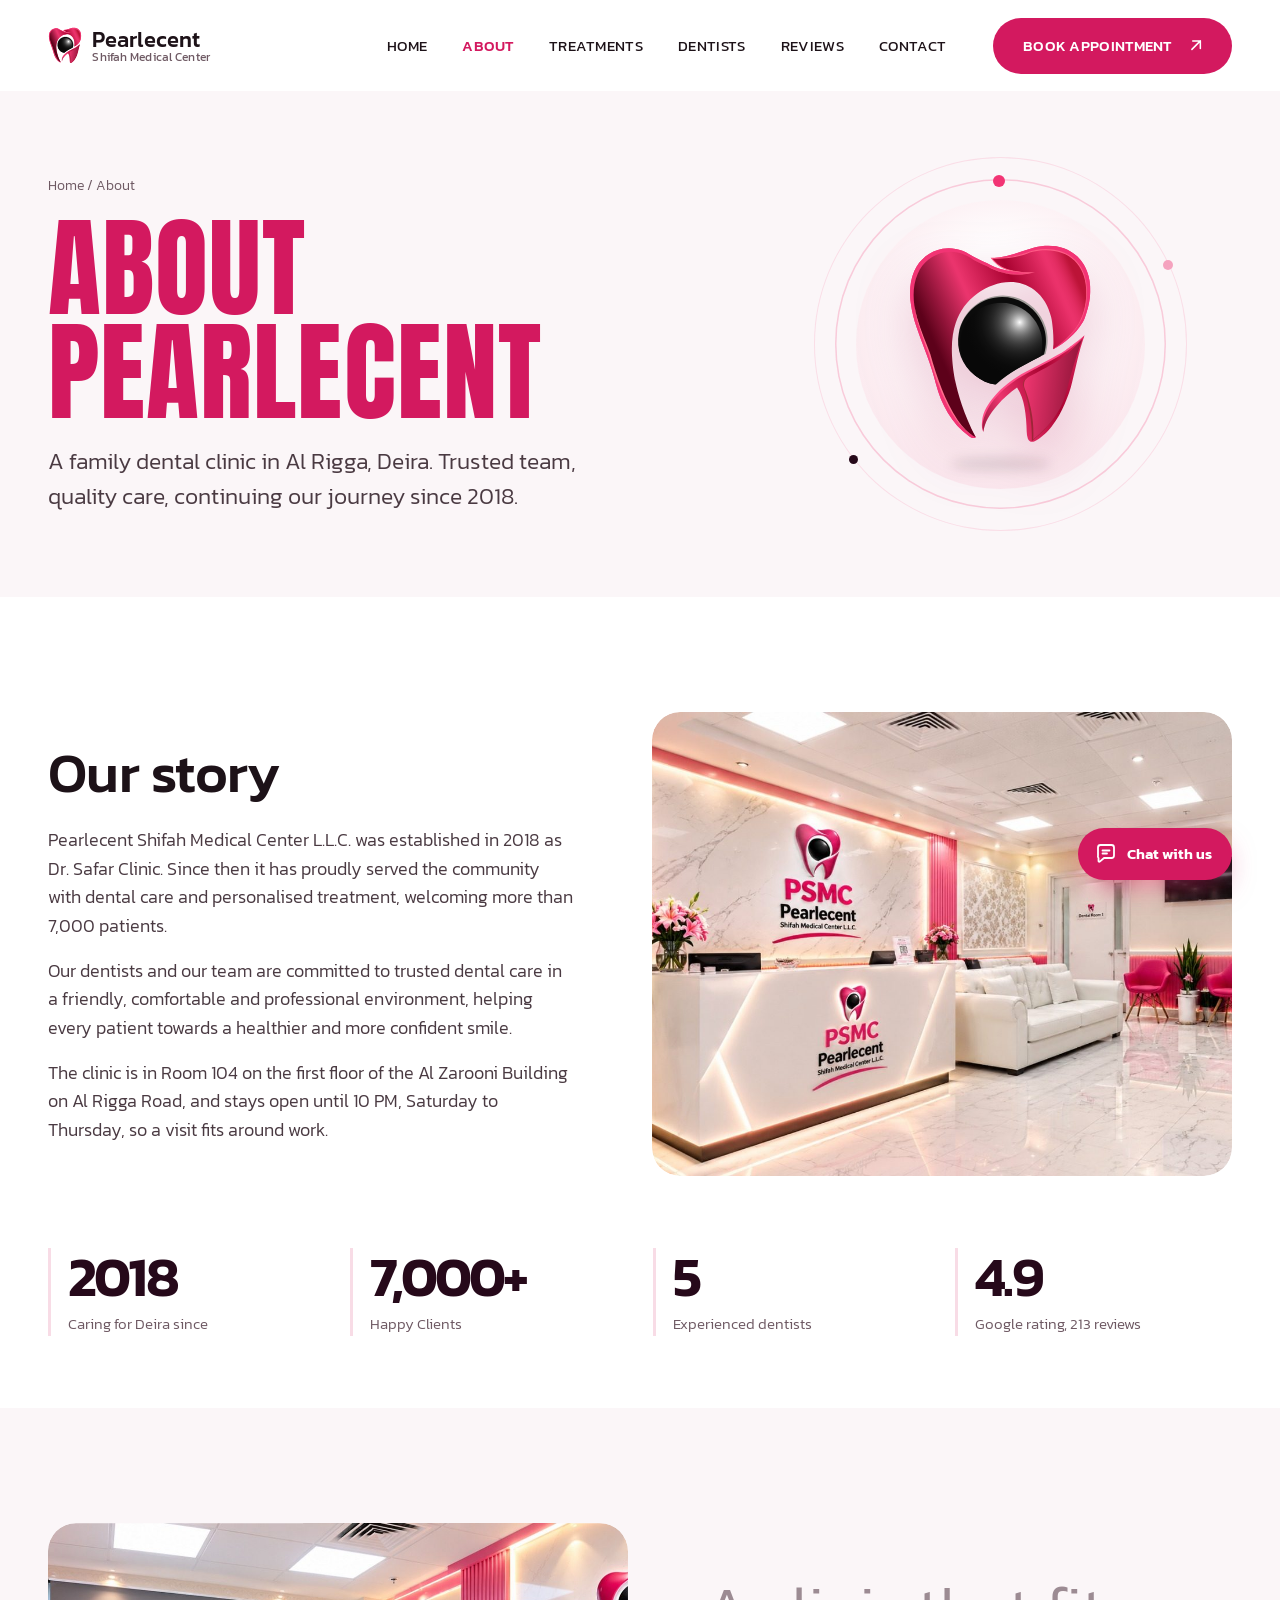
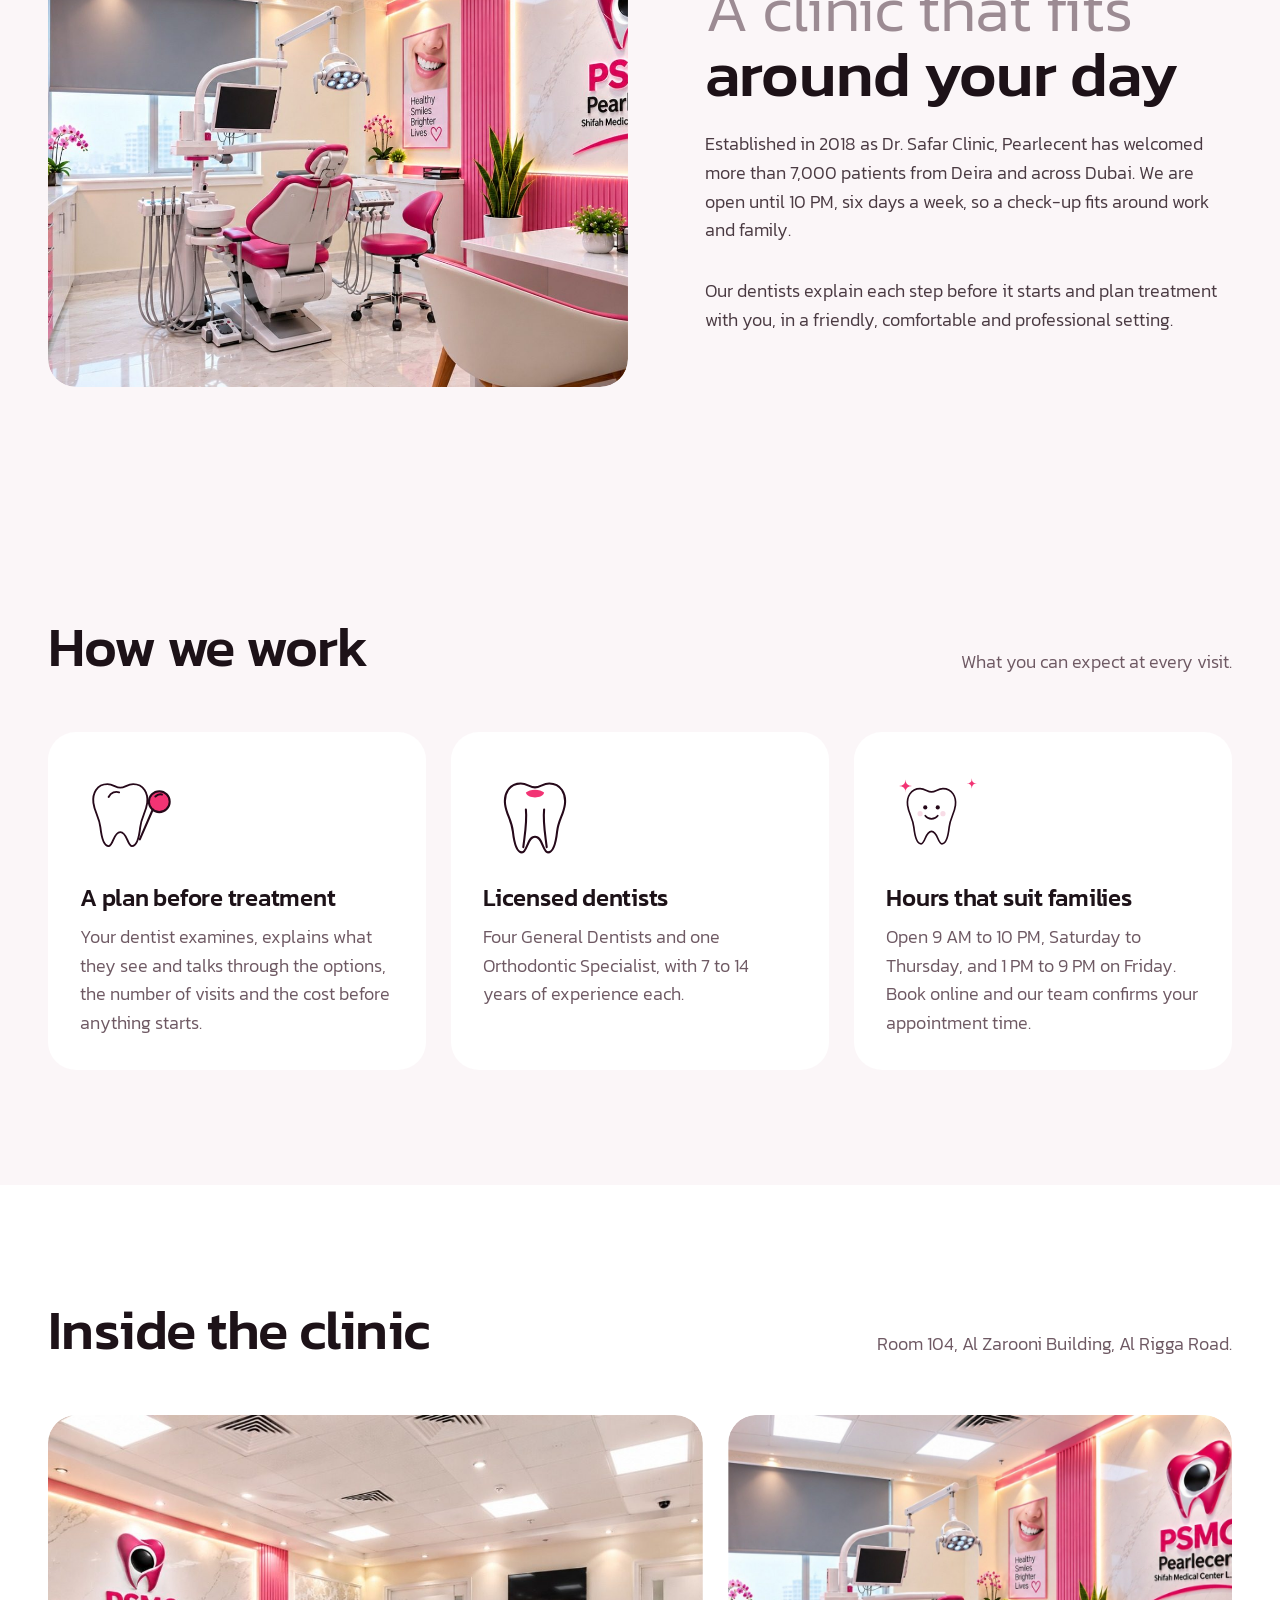
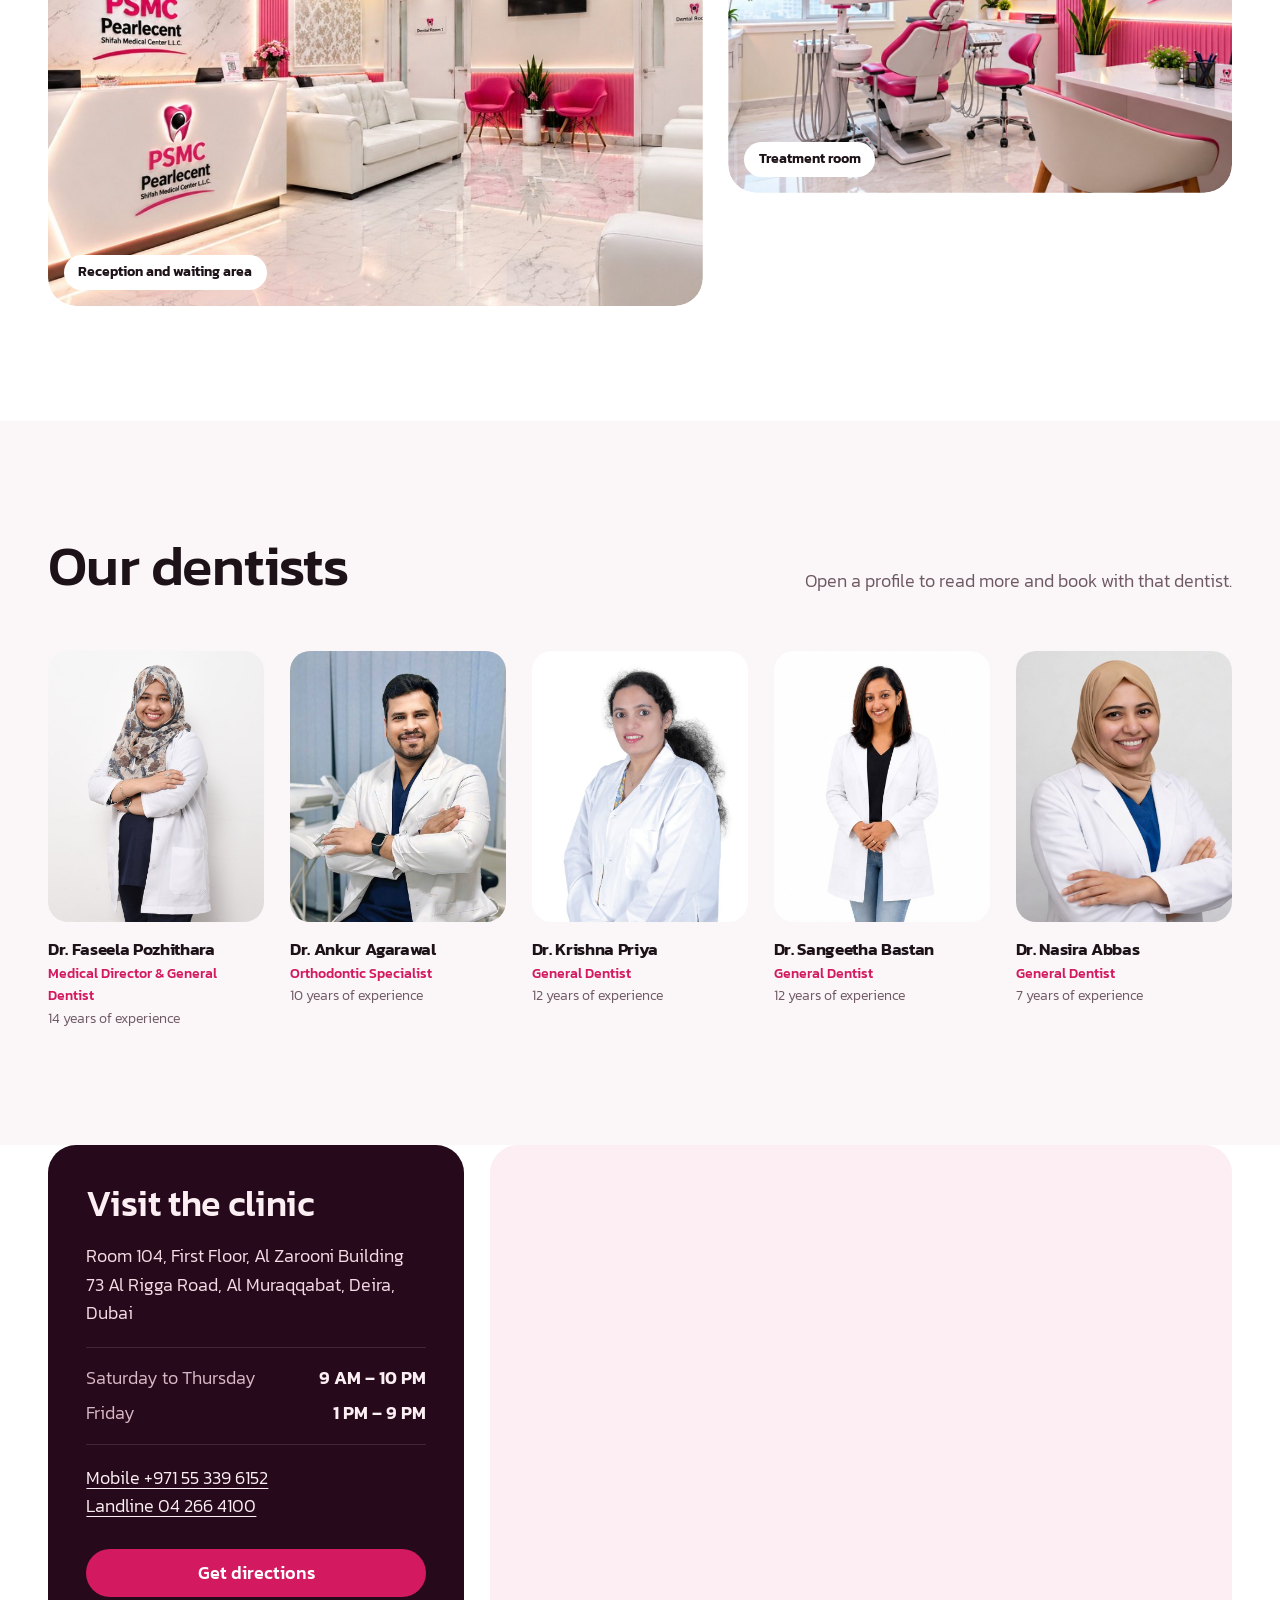
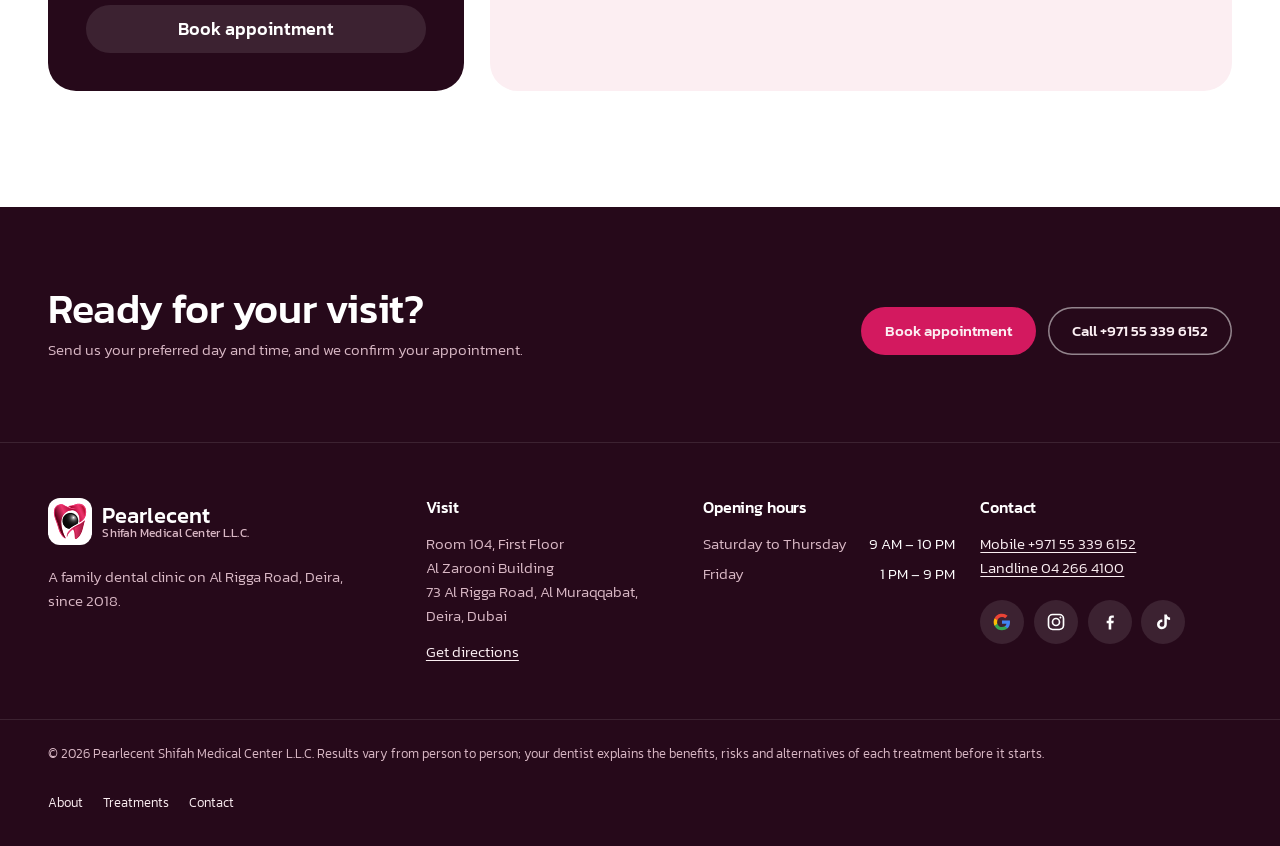
==== commit 21c9400c: "Reviews: replace Dr. Krishna braces review Co-Authored-By: Claude Opus 5.5 <noreply@anthropic.com> C" ====
--- a/about.html
+++ b/about.html
@@ -12,7 +12,7 @@
 <link rel="icon" href="assets/img/mark.svg" type="image/svg+xml">
 <link rel="preload" href="assets/fonts/anton-400.woff2" as="font" type="font/woff2" crossorigin>
 <link rel="preload" href="assets/fonts/kanit-300.woff2" as="font" type="font/woff2" crossorigin>
-<link rel="stylesheet" href="assets/css/site.css?v=21">
+<link rel="stylesheet" href="assets/css/site.css?v=22">
 <script>document.documentElement.classList.add('js')</script>
 <script type="application/ld+json">{"@context":"https://schema.org","@type":"Dentist","name":"Pearlecent Shifah Medical Center L.L.C.","telephone":"+971 55 339 6152","address":{"@type":"PostalAddress","streetAddress":"Room 104, Al Zarooni Building, 73 Al Rigga Road","addressLocality":"Deira, Dubai","addressCountry":"AE"},"geo":{"@type":"GeoCoordinates","latitude":25.2624015,"longitude":55.3266563},"openingHours":["Sa-Th 09:00-22:00","Fr 13:00-21:00"],"sameAs":["https://www.instagram.com/pearlescent_dental","https://www.tiktok.com/@pearlecentshifah"]}</script>
 </head>
@@ -166,6 +166,6 @@
     <p><a href="about.html">About</a><a href="treatments.html">Treatments</a><a href="index.html#visit">Contact</a></p></div>
 </footer>
 <a class="wa-float" href="https://wa.me/971553396152" target="_blank" rel="noopener" data-wa-float aria-label="Chat with Pearlecent"><svg viewBox="0 0 24 24" aria-hidden="true"><path d="M4 5.5A2.5 2.5 0 0 1 6.5 3h11A2.5 2.5 0 0 1 20 5.5v8a2.5 2.5 0 0 1-2.5 2.5H10l-4.2 3.6c-.5.4-1.3.1-1.3-.6V16A2.5 2.5 0 0 1 4 13.5z" fill="none" stroke="currentColor" stroke-width="1.8" stroke-linejoin="round"/><path d="M8.5 8.5h7M8.5 11.5h4.5" stroke="currentColor" stroke-width="1.8" stroke-linecap="round"/></svg><span>Chat with us</span></a>
-<script src="assets/js/site.js?v=21" defer></script>
+<script src="assets/js/site.js?v=22" defer></script>
 </body>
 </html>
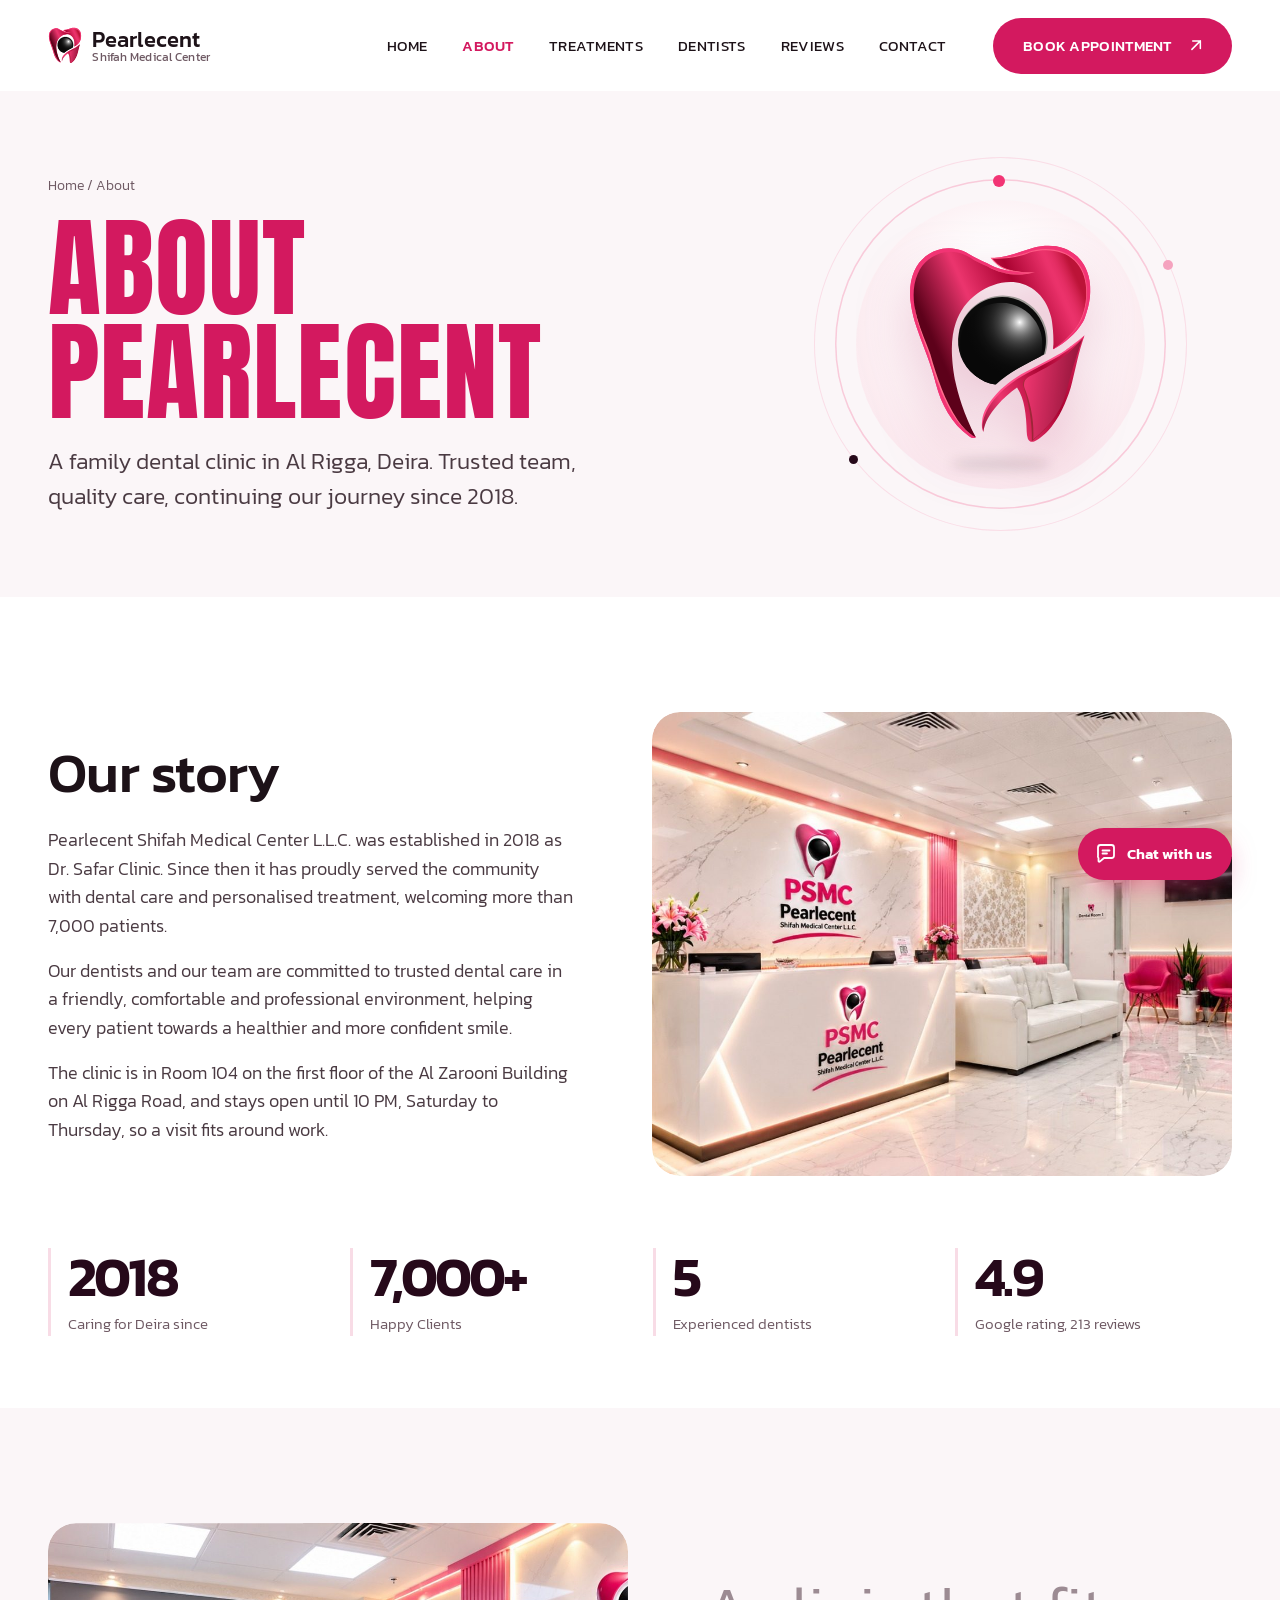
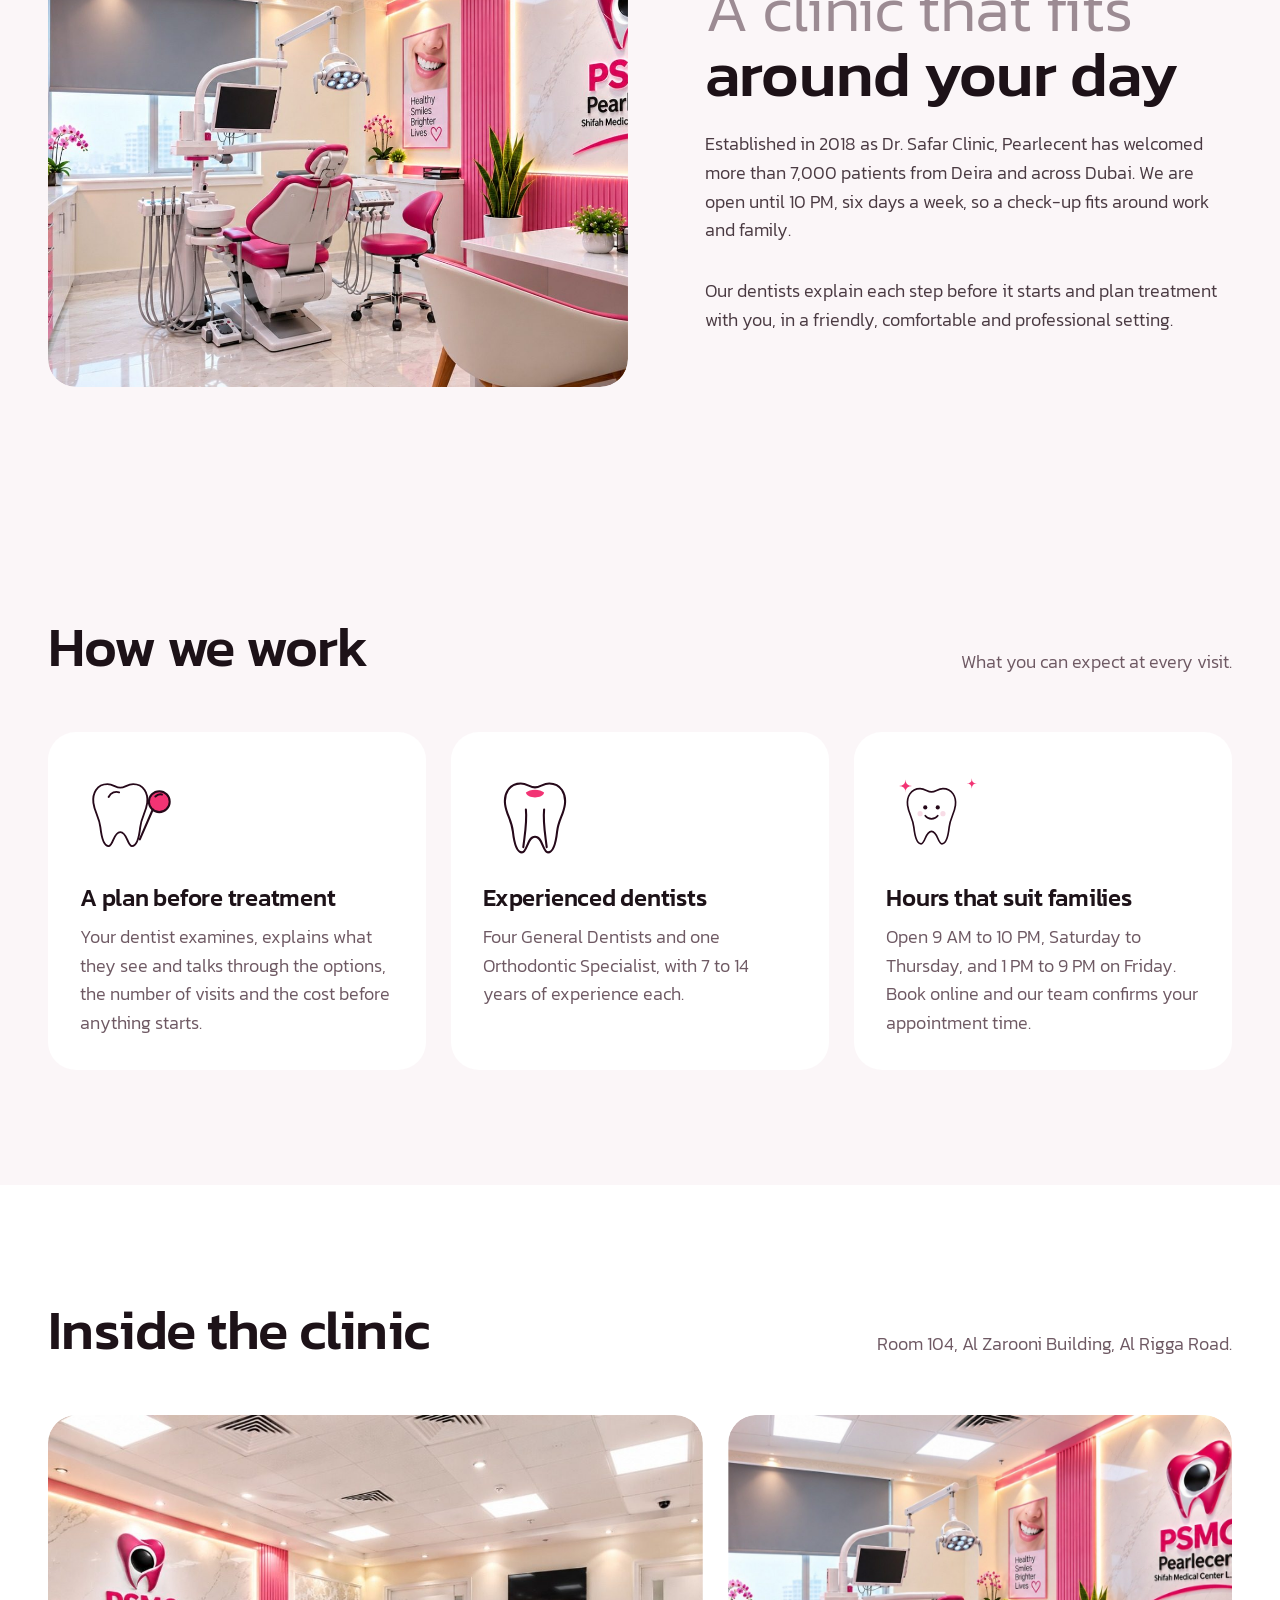
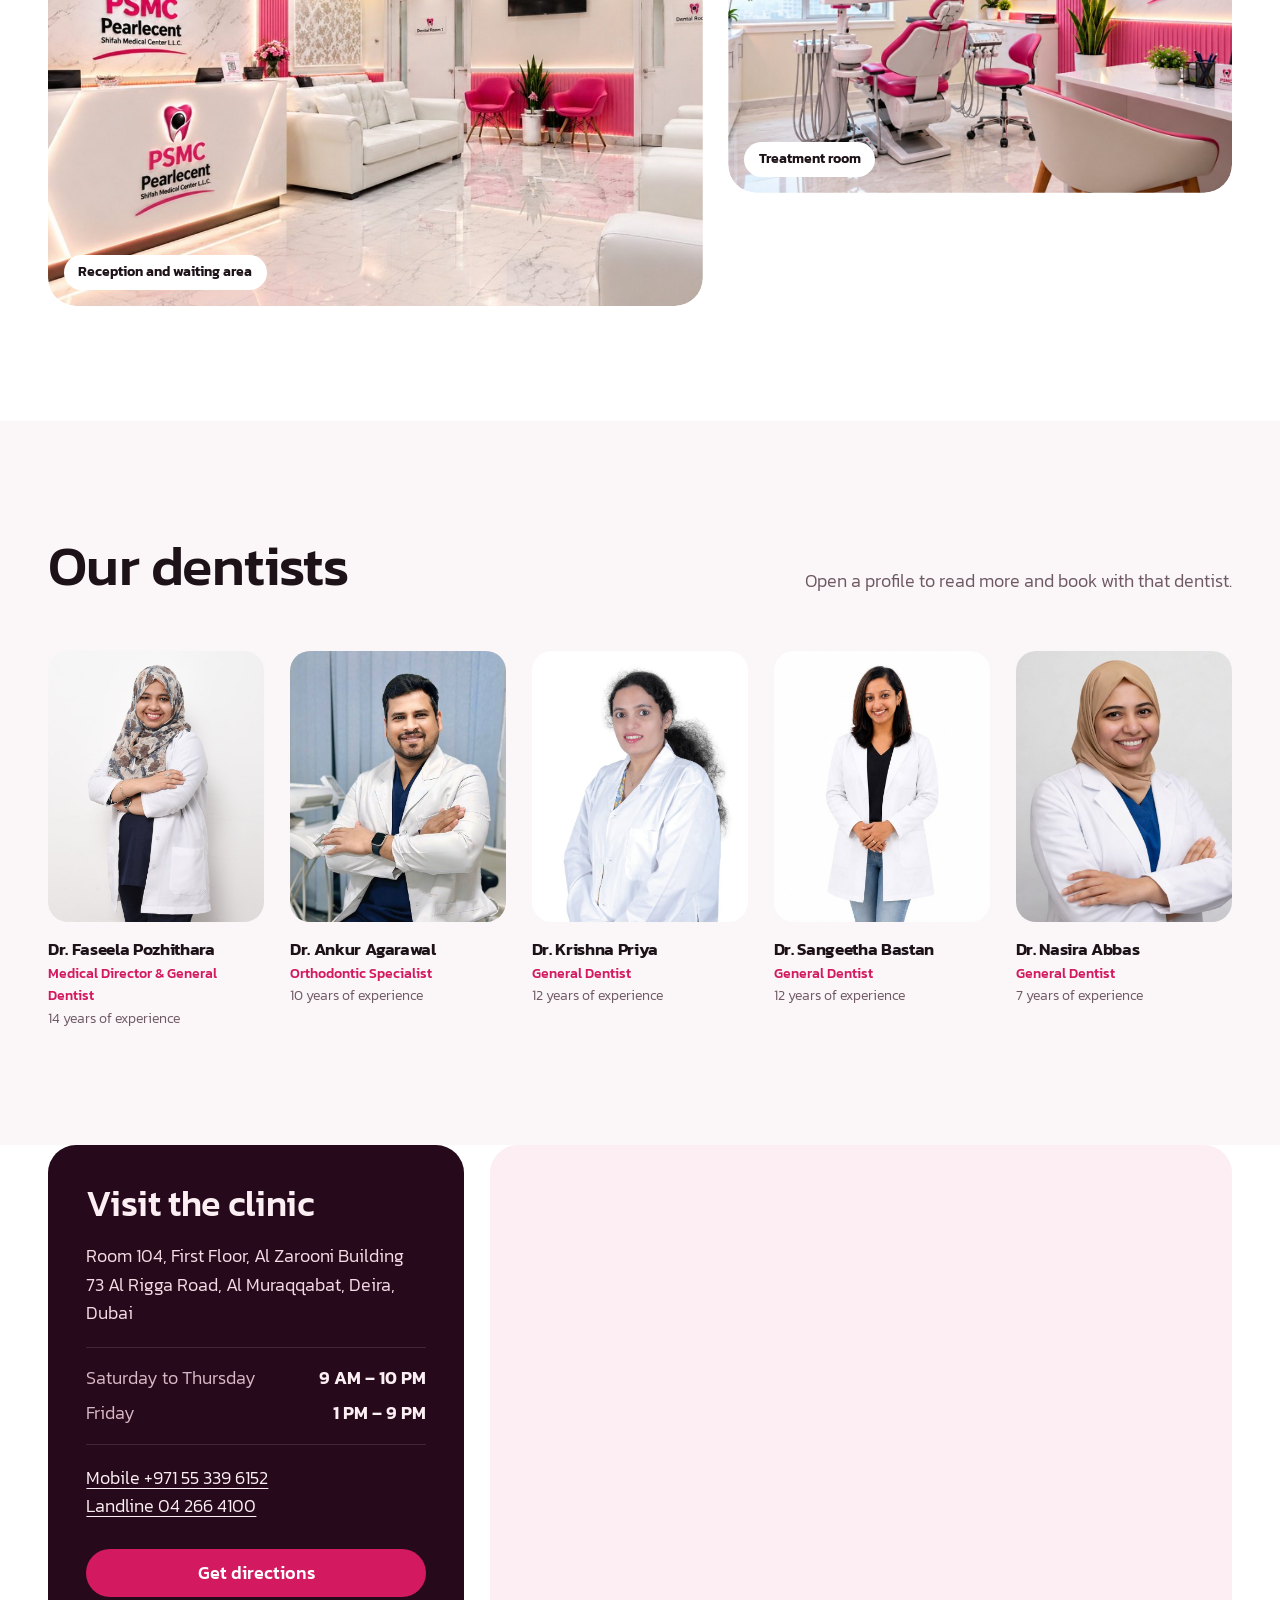
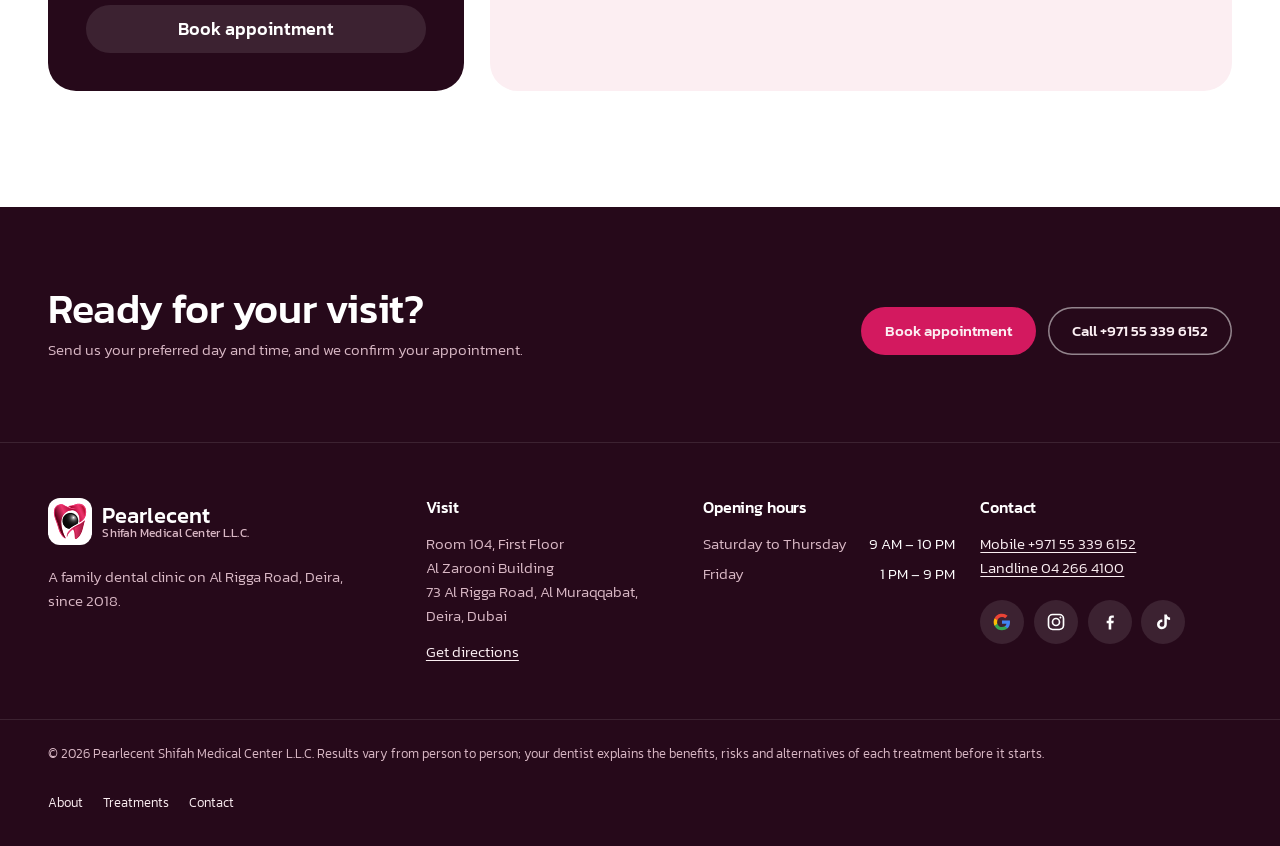
==== commit 126e0126: "About: Experienced dentists heading Co-Authored-By: Claude Opus 5.5 <noreply@anthropic.com> Claude-S" ====
--- a/about.html
+++ b/about.html
@@ -12,7 +12,7 @@
 <link rel="icon" href="assets/img/mark.svg" type="image/svg+xml">
 <link rel="preload" href="assets/fonts/anton-400.woff2" as="font" type="font/woff2" crossorigin>
 <link rel="preload" href="assets/fonts/kanit-300.woff2" as="font" type="font/woff2" crossorigin>
-<link rel="stylesheet" href="assets/css/site.css?v=22">
+<link rel="stylesheet" href="assets/css/site.css?v=23">
 <script>document.documentElement.classList.add('js')</script>
 <script type="application/ld+json">{"@context":"https://schema.org","@type":"Dentist","name":"Pearlecent Shifah Medical Center L.L.C.","telephone":"+971 55 339 6152","address":{"@type":"PostalAddress","streetAddress":"Room 104, Al Zarooni Building, 73 Al Rigga Road","addressLocality":"Deira, Dubai","addressCountry":"AE"},"geo":{"@type":"GeoCoordinates","latitude":25.2624015,"longitude":55.3266563},"openingHours":["Sa-Th 09:00-22:00","Fr 13:00-21:00"],"sameAs":["https://www.instagram.com/pearlescent_dental","https://www.tiktok.com/@pearlecentshifah"]}</script>
 </head>
@@ -81,7 +81,7 @@
     <div class="sec-head"><h2 id="val-h" data-reveal>How we work</h2><p data-reveal>What you can expect at every visit.</p></div>
     <div class="vgrid">
       <article class="vcard" data-reveal style="--n:0"><span class="vcard__art"><svg class="art" viewBox="0 0 160 160" role="img" aria-label="Tooth and dental mirror"><g transform="translate(-10 4) scale(0.9)"><path class="art-fill" d="M58 30C40 30 32 46 34 62c2 16 10 24 12 42 2 18 6 32 14 32s8-24 20-24 12 24 20 24 12-14 14-32c2-18 10-26 12-42 2-16-6-32-24-32-10 0-14 6-22 6s-12-6-22-6Z"/><path class="art-line" pathLength="1" d="M58 30C40 30 32 46 34 62c2 16 10 24 12 42 2 18 6 32 14 32s8-24 20-24 12 24 20 24 12-14 14-32c2-18 10-26 12-42 2-16-6-32-24-32-10 0-14 6-22 6s-12-6-22-6Z"/><path class="art-line" pathLength="1" d="M60 52c4-8 12-10 18-8"/></g><circle class="art-pink" cx="122" cy="58" r="16"/><circle class="art-line" pathLength="1" cx="122" cy="58" r="16"/><path class="art-line" pathLength="1" d="M112 70 92 116"/><path class="art-line" pathLength="1" d="M116 50c3-3 7-4 10-3"/></svg></span><h3>A plan before treatment</h3><p>Your dentist examines, explains what they see and talks through the options, the number of visits and the cost before anything starts.</p></article>
-      <article class="vcard" data-reveal style="--n:1"><span class="vcard__art"><svg class="art" viewBox="0 0 160 160" role="img" aria-label="Tooth with root canals and a filling"><g transform="translate(0 0) scale(1)"><path class="art-fill" d="M58 30C40 30 32 46 34 62c2 16 10 24 12 42 2 18 6 32 14 32s8-24 20-24 12 24 20 24 12-14 14-32c2-18 10-26 12-42 2-16-6-32-24-32-10 0-14 6-22 6s-12-6-22-6Z"/><path class="art-line" pathLength="1" d="M58 30C40 30 32 46 34 62c2 16 10 24 12 42 2 18 6 32 14 32s8-24 20-24 12 24 20 24 12-14 14-32c2-18 10-26 12-42 2-16-6-32-24-32-10 0-14 6-22 6s-12-6-22-6Z"/><path class="art-line" pathLength="1" d="M66 70c2 20 -2 40-4 58M94 70c-2 20 2 40 4 58"/><path class="art-pink" d="M66 44c6-6 22-6 28 0-2 10-26 10-28 0Z"/></g></svg></span><h3>Licensed dentists</h3><p>Four General Dentists and one Orthodontic Specialist, with 7 to 14 years of experience each.</p></article>
+      <article class="vcard" data-reveal style="--n:1"><span class="vcard__art"><svg class="art" viewBox="0 0 160 160" role="img" aria-label="Tooth with root canals and a filling"><g transform="translate(0 0) scale(1)"><path class="art-fill" d="M58 30C40 30 32 46 34 62c2 16 10 24 12 42 2 18 6 32 14 32s8-24 20-24 12 24 20 24 12-14 14-32c2-18 10-26 12-42 2-16-6-32-24-32-10 0-14 6-22 6s-12-6-22-6Z"/><path class="art-line" pathLength="1" d="M58 30C40 30 32 46 34 62c2 16 10 24 12 42 2 18 6 32 14 32s8-24 20-24 12 24 20 24 12-14 14-32c2-18 10-26 12-42 2-16-6-32-24-32-10 0-14 6-22 6s-12-6-22-6Z"/><path class="art-line" pathLength="1" d="M66 70c2 20 -2 40-4 58M94 70c-2 20 2 40 4 58"/><path class="art-pink" d="M66 44c6-6 22-6 28 0-2 10-26 10-28 0Z"/></g></svg></span><h3>Experienced dentists</h3><p>Four General Dentists and one Orthodontic Specialist, with 7 to 14 years of experience each.</p></article>
       <article class="vcard" data-reveal style="--n:2"><span class="vcard__art"><svg class="art" viewBox="0 0 160 160" role="img" aria-label="Smiling child's tooth"><g transform="translate(6 14) scale(0.8)"><path class="art-fill" d="M58 30C40 30 32 46 34 62c2 16 10 24 12 42 2 18 6 32 14 32s8-24 20-24 12 24 20 24 12-14 14-32c2-18 10-26 12-42 2-16-6-32-24-32-10 0-14 6-22 6s-12-6-22-6Z"/><path class="art-line" pathLength="1" d="M58 30C40 30 32 46 34 62c2 16 10 24 12 42 2 18 6 32 14 32s8-24 20-24 12 24 20 24 12-14 14-32c2-18 10-26 12-42 2-16-6-32-24-32-10 0-14 6-22 6s-12-6-22-6Z"/><circle cx="68" cy="66" r="4" class="art-dot"/><circle cx="92" cy="66" r="4" class="art-dot"/><path class="art-line" pathLength="1" d="M68 82c6 8 18 8 24 0"/><circle class="art-cheek" cx="58" cy="78" r="5"/><circle class="art-cheek" cx="102" cy="78" r="5"/></g><path class="art-spark" style="--d:0.3s" d="M30 24Q30 34 40 34Q30 34 30 44Q30 34 20 34Q30 34 30 24Z"/><path class="art-spark" style="--d:0.9s" d="M132 22Q132 30 140 30Q132 30 132 38Q132 30 124 30Q132 30 132 22Z"/></svg></span><h3>Hours that suit families</h3><p>Open 9 AM to 10 PM, Saturday to Thursday, and 1 PM to 9 PM on Friday. Book online and our team confirms your appointment time.</p></article>
     </div>
   </div>
@@ -166,6 +166,6 @@
     <p><a href="about.html">About</a><a href="treatments.html">Treatments</a><a href="index.html#visit">Contact</a></p></div>
 </footer>
 <a class="wa-float" href="https://wa.me/971553396152" target="_blank" rel="noopener" data-wa-float aria-label="Chat with Pearlecent"><svg viewBox="0 0 24 24" aria-hidden="true"><path d="M4 5.5A2.5 2.5 0 0 1 6.5 3h11A2.5 2.5 0 0 1 20 5.5v8a2.5 2.5 0 0 1-2.5 2.5H10l-4.2 3.6c-.5.4-1.3.1-1.3-.6V16A2.5 2.5 0 0 1 4 13.5z" fill="none" stroke="currentColor" stroke-width="1.8" stroke-linejoin="round"/><path d="M8.5 8.5h7M8.5 11.5h4.5" stroke="currentColor" stroke-width="1.8" stroke-linecap="round"/></svg><span>Chat with us</span></a>
-<script src="assets/js/site.js?v=22" defer></script>
+<script src="assets/js/site.js?v=23" defer></script>
 </body>
 </html>
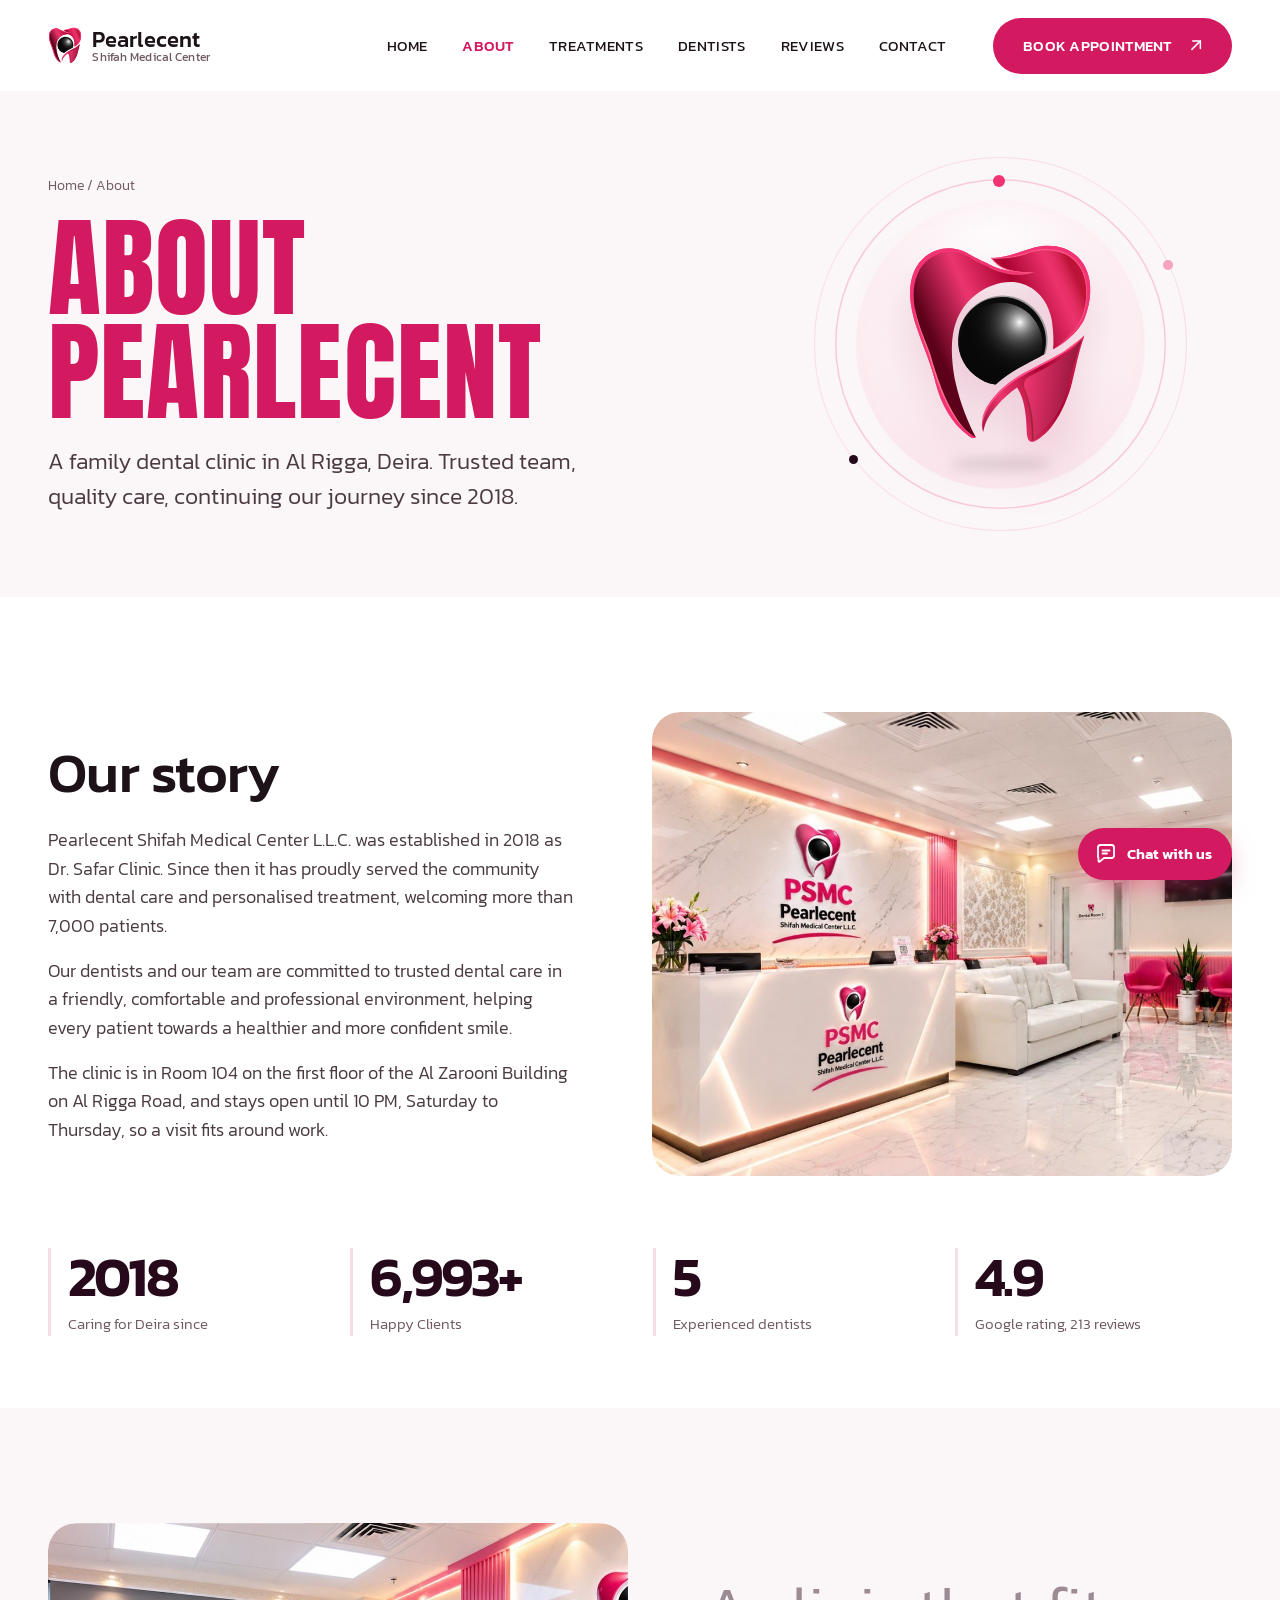
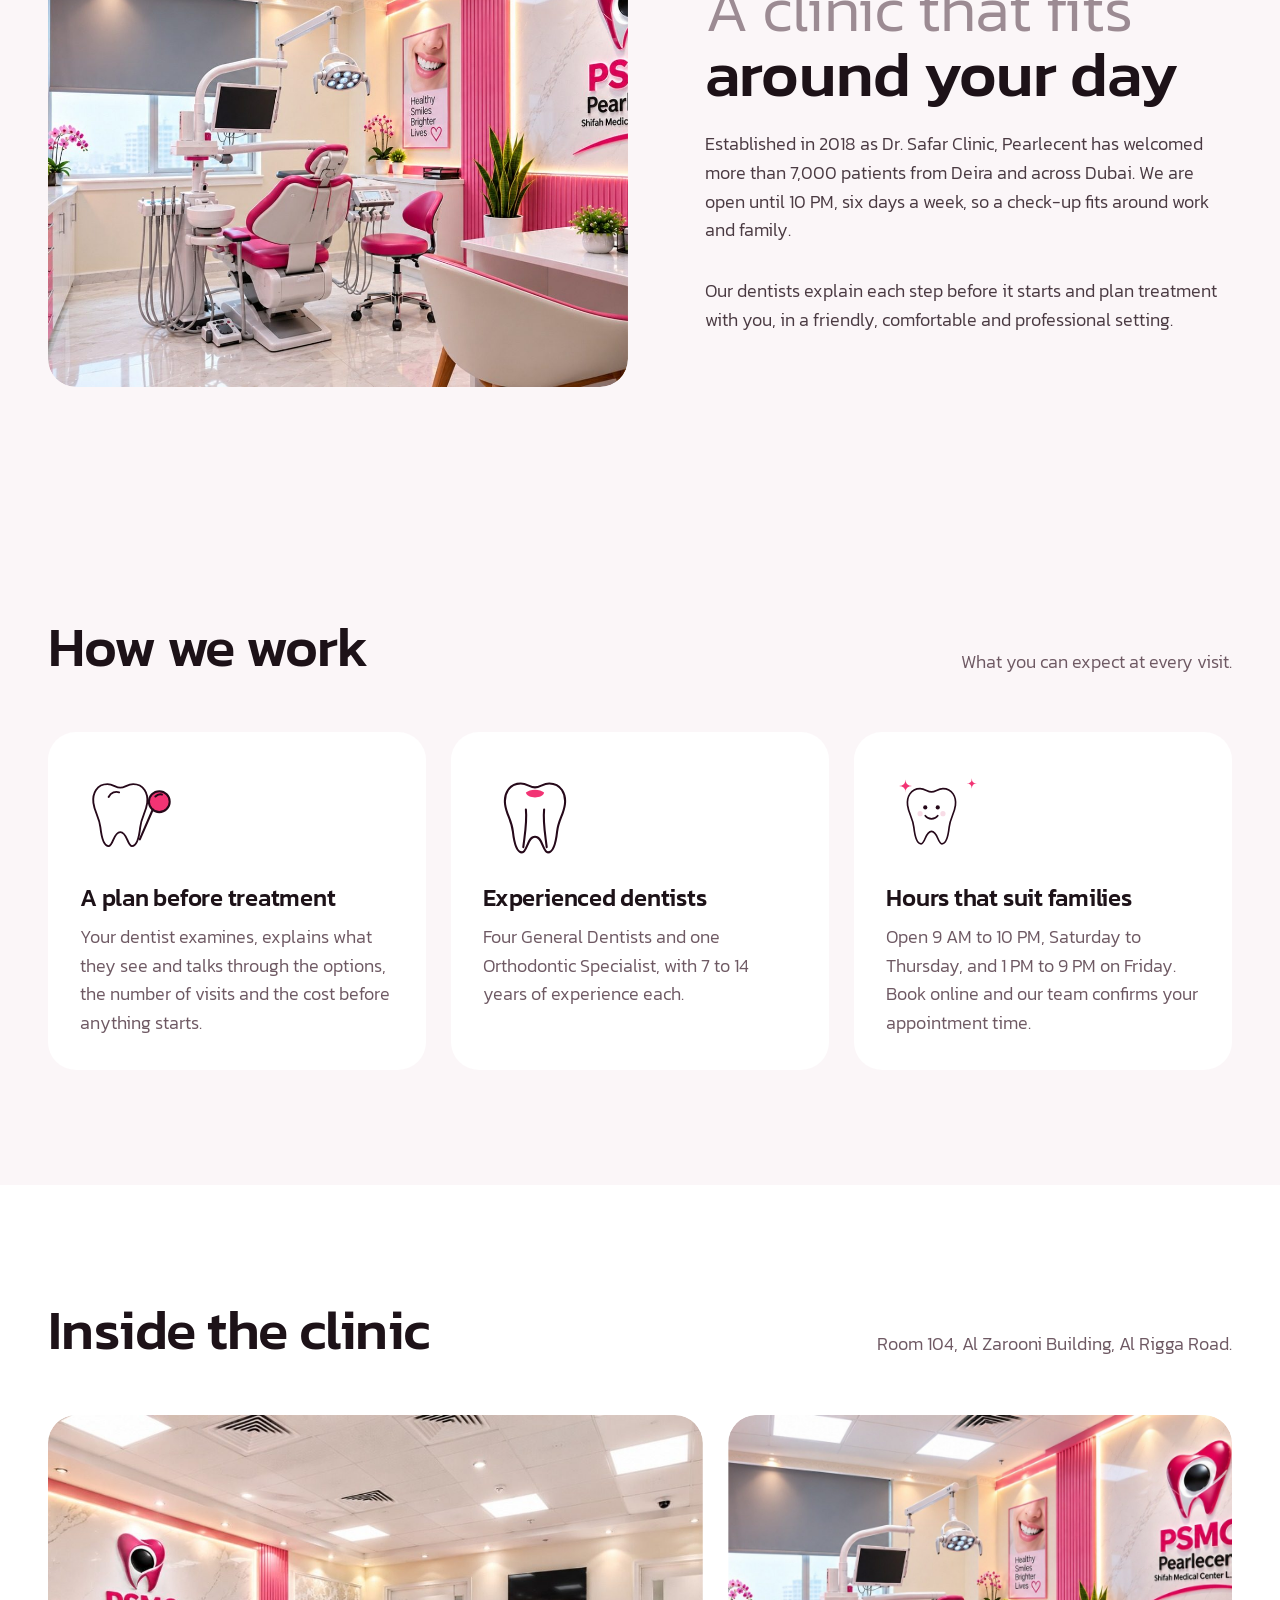
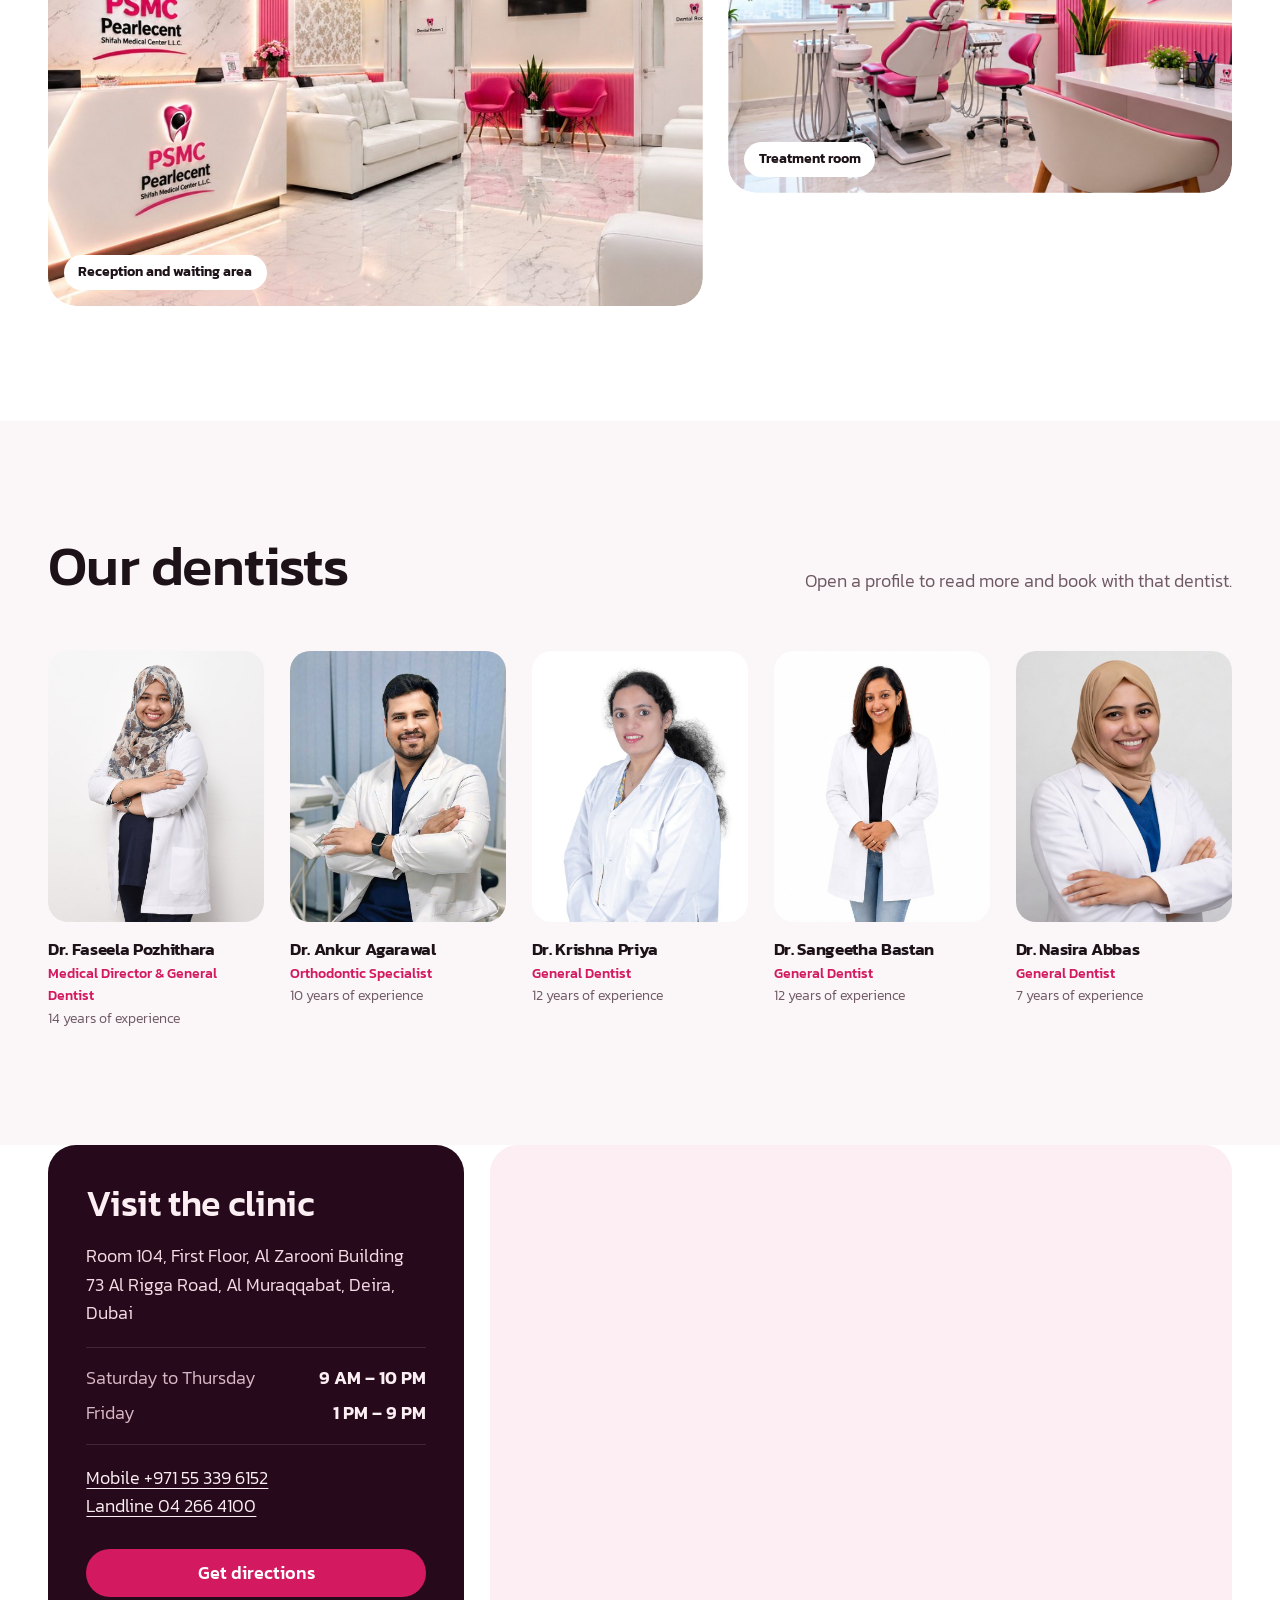
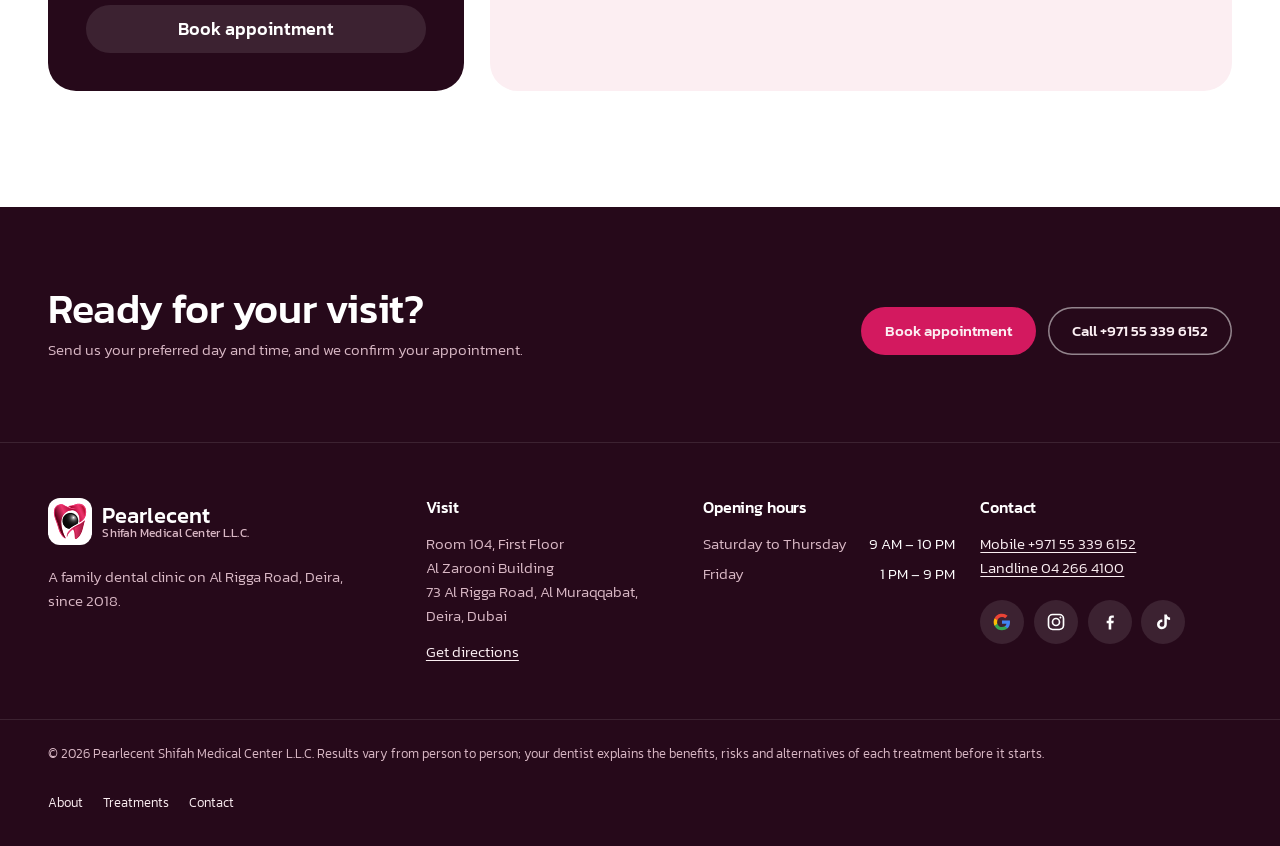
==== commit 1cb04b04: "Home: close gap between hero and treatments Co-Authored-By: Claude Opus 5.5 <noreply@anthropic.com> " ====
--- a/about.html
+++ b/about.html
@@ -12,7 +12,7 @@
 <link rel="icon" href="assets/img/mark.svg" type="image/svg+xml">
 <link rel="preload" href="assets/fonts/anton-400.woff2" as="font" type="font/woff2" crossorigin>
 <link rel="preload" href="assets/fonts/kanit-300.woff2" as="font" type="font/woff2" crossorigin>
-<link rel="stylesheet" href="assets/css/site.css?v=23">
+<link rel="stylesheet" href="assets/css/site.css?v=25">
 <script>document.documentElement.classList.add('js')</script>
 <script type="application/ld+json">{"@context":"https://schema.org","@type":"Dentist","name":"Pearlecent Shifah Medical Center L.L.C.","telephone":"+971 55 339 6152","address":{"@type":"PostalAddress","streetAddress":"Room 104, Al Zarooni Building, 73 Al Rigga Road","addressLocality":"Deira, Dubai","addressCountry":"AE"},"geo":{"@type":"GeoCoordinates","latitude":25.2624015,"longitude":55.3266563},"openingHours":["Sa-Th 09:00-22:00","Fr 13:00-21:00"],"sameAs":["https://www.instagram.com/pearlescent_dental","https://www.tiktok.com/@pearlecentshifah"]}</script>
 </head>
@@ -166,6 +166,6 @@
     <p><a href="about.html">About</a><a href="treatments.html">Treatments</a><a href="index.html#visit">Contact</a></p></div>
 </footer>
 <a class="wa-float" href="https://wa.me/971553396152" target="_blank" rel="noopener" data-wa-float aria-label="Chat with Pearlecent"><svg viewBox="0 0 24 24" aria-hidden="true"><path d="M4 5.5A2.5 2.5 0 0 1 6.5 3h11A2.5 2.5 0 0 1 20 5.5v8a2.5 2.5 0 0 1-2.5 2.5H10l-4.2 3.6c-.5.4-1.3.1-1.3-.6V16A2.5 2.5 0 0 1 4 13.5z" fill="none" stroke="currentColor" stroke-width="1.8" stroke-linejoin="round"/><path d="M8.5 8.5h7M8.5 11.5h4.5" stroke="currentColor" stroke-width="1.8" stroke-linecap="round"/></svg><span>Chat with us</span></a>
-<script src="assets/js/site.js?v=23" defer></script>
+<script src="assets/js/site.js?v=25" defer></script>
 </body>
 </html>
--- a/assets/css/site.css
+++ b/assets/css/site.css
@@ -866,3 +866,28 @@
   .pk__head { display: none; }
   .pk__list { padding: .4rem; }
 }
+
+/* v17: treatments first, compact heading, banner strip below */
+.cats { padding-top: clamp(3rem, 6vw, 5rem); padding-bottom: clamp(2rem, 4vw, 3rem); }
+.cats .sec-head { display: flex; align-items: baseline; justify-content: space-between; gap: 1rem; margin-bottom: 1.5rem; }
+.cats__h { font-size: clamp(1.75rem, 1.3rem + 1.6vw, 2.5rem); font-weight: 600; letter-spacing: -0.02em; line-height: 1.1; color: var(--ink); }
+.cats__h em { font-style: normal; color: var(--accent); }
+.cats .sec-head p { justify-self: auto; font-size: .9375rem; }
+.band { padding-bottom: var(--section); }
+@media (max-width: 47.99em) {
+  .cats { padding-top: 2.5rem; padding-bottom: 1.5rem; }
+  .cats .sec-head { margin-bottom: 1rem; }
+  .cats .sec-head p { font-size: .875rem; }
+  .band { padding-bottom: 3.5rem; }
+}
+
+/* v18: remove the empty band between hero and treatments */
+.hero2 { padding-bottom: 0; }
+.cats { padding-top: clamp(2rem, 3.5vw, 3rem); }
+.cats__h { white-space: nowrap; }
+.cats .sec-head { align-items: center; }
+.cats .sec-head p { white-space: nowrap; }
+@media (max-width: 47.99em) {
+  .cats { padding-top: 1.75rem; }
+  .cats__h { font-size: 1.6rem; }
+}
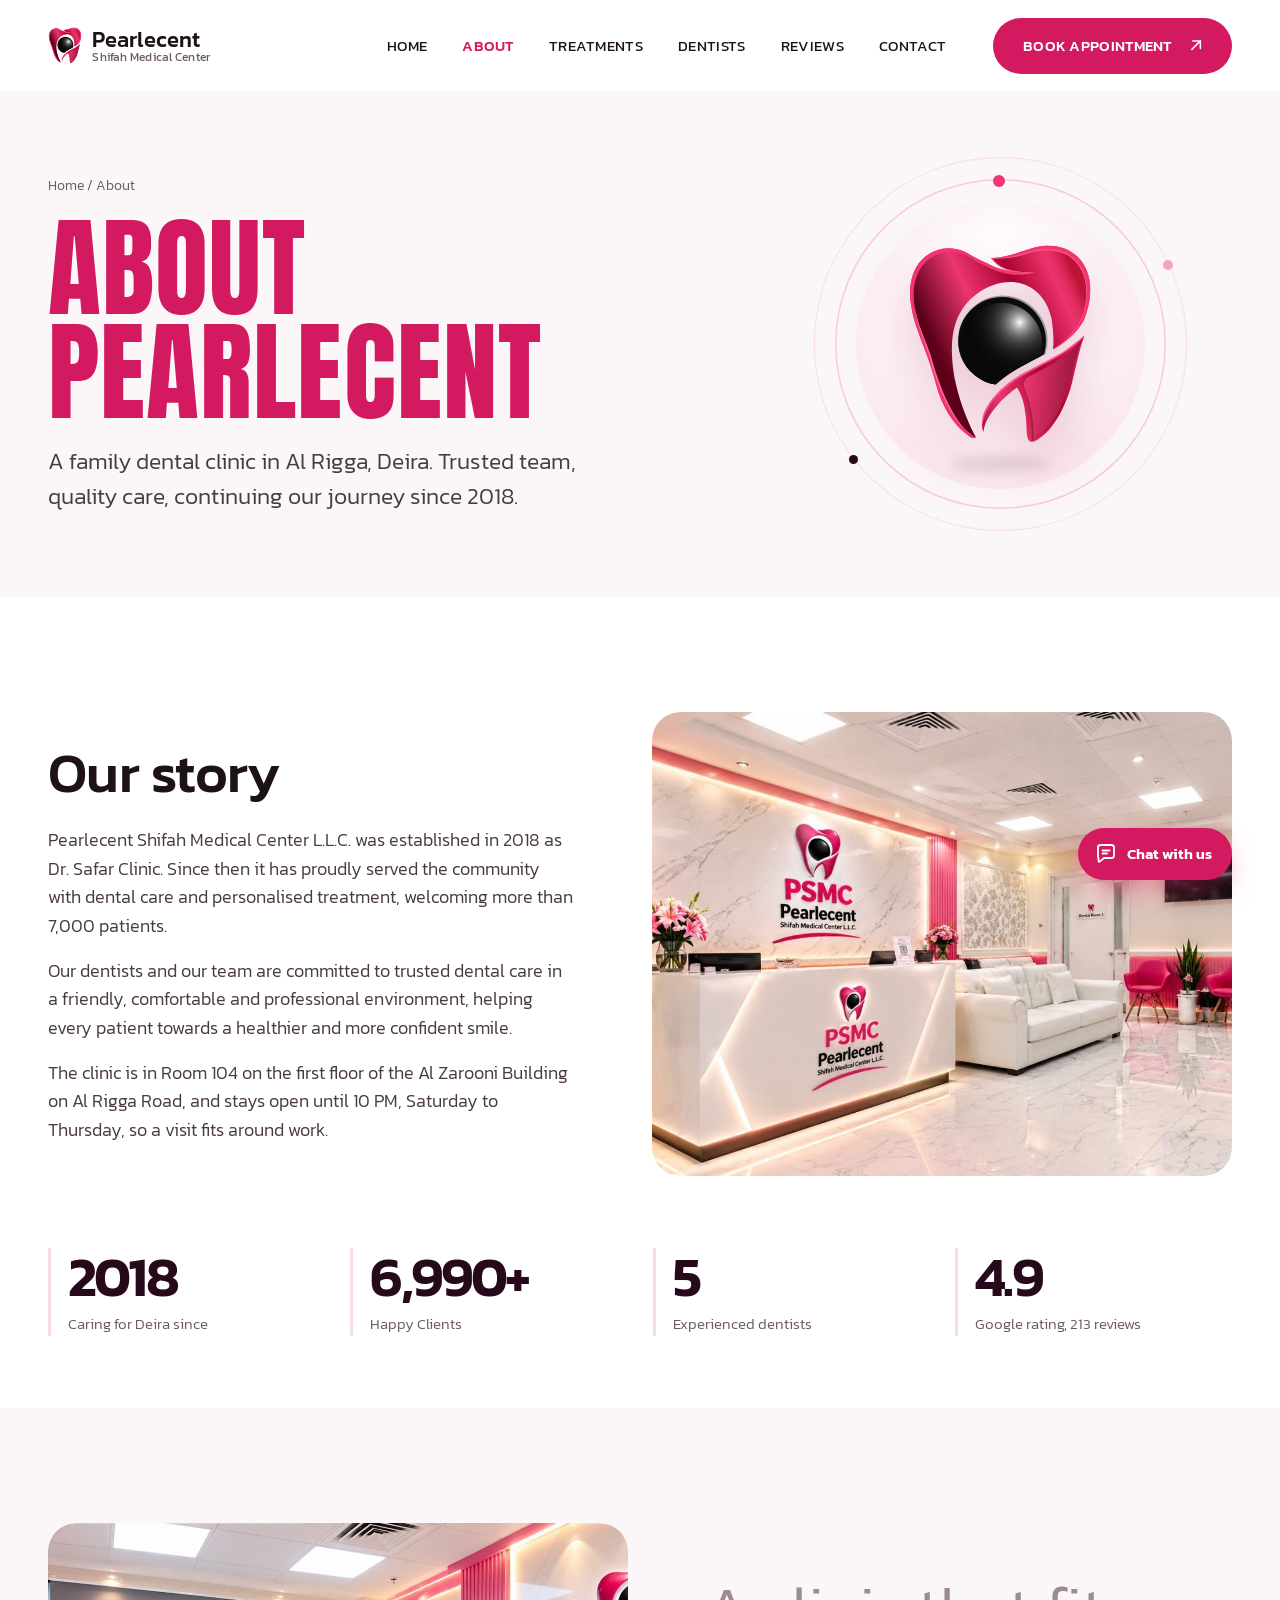
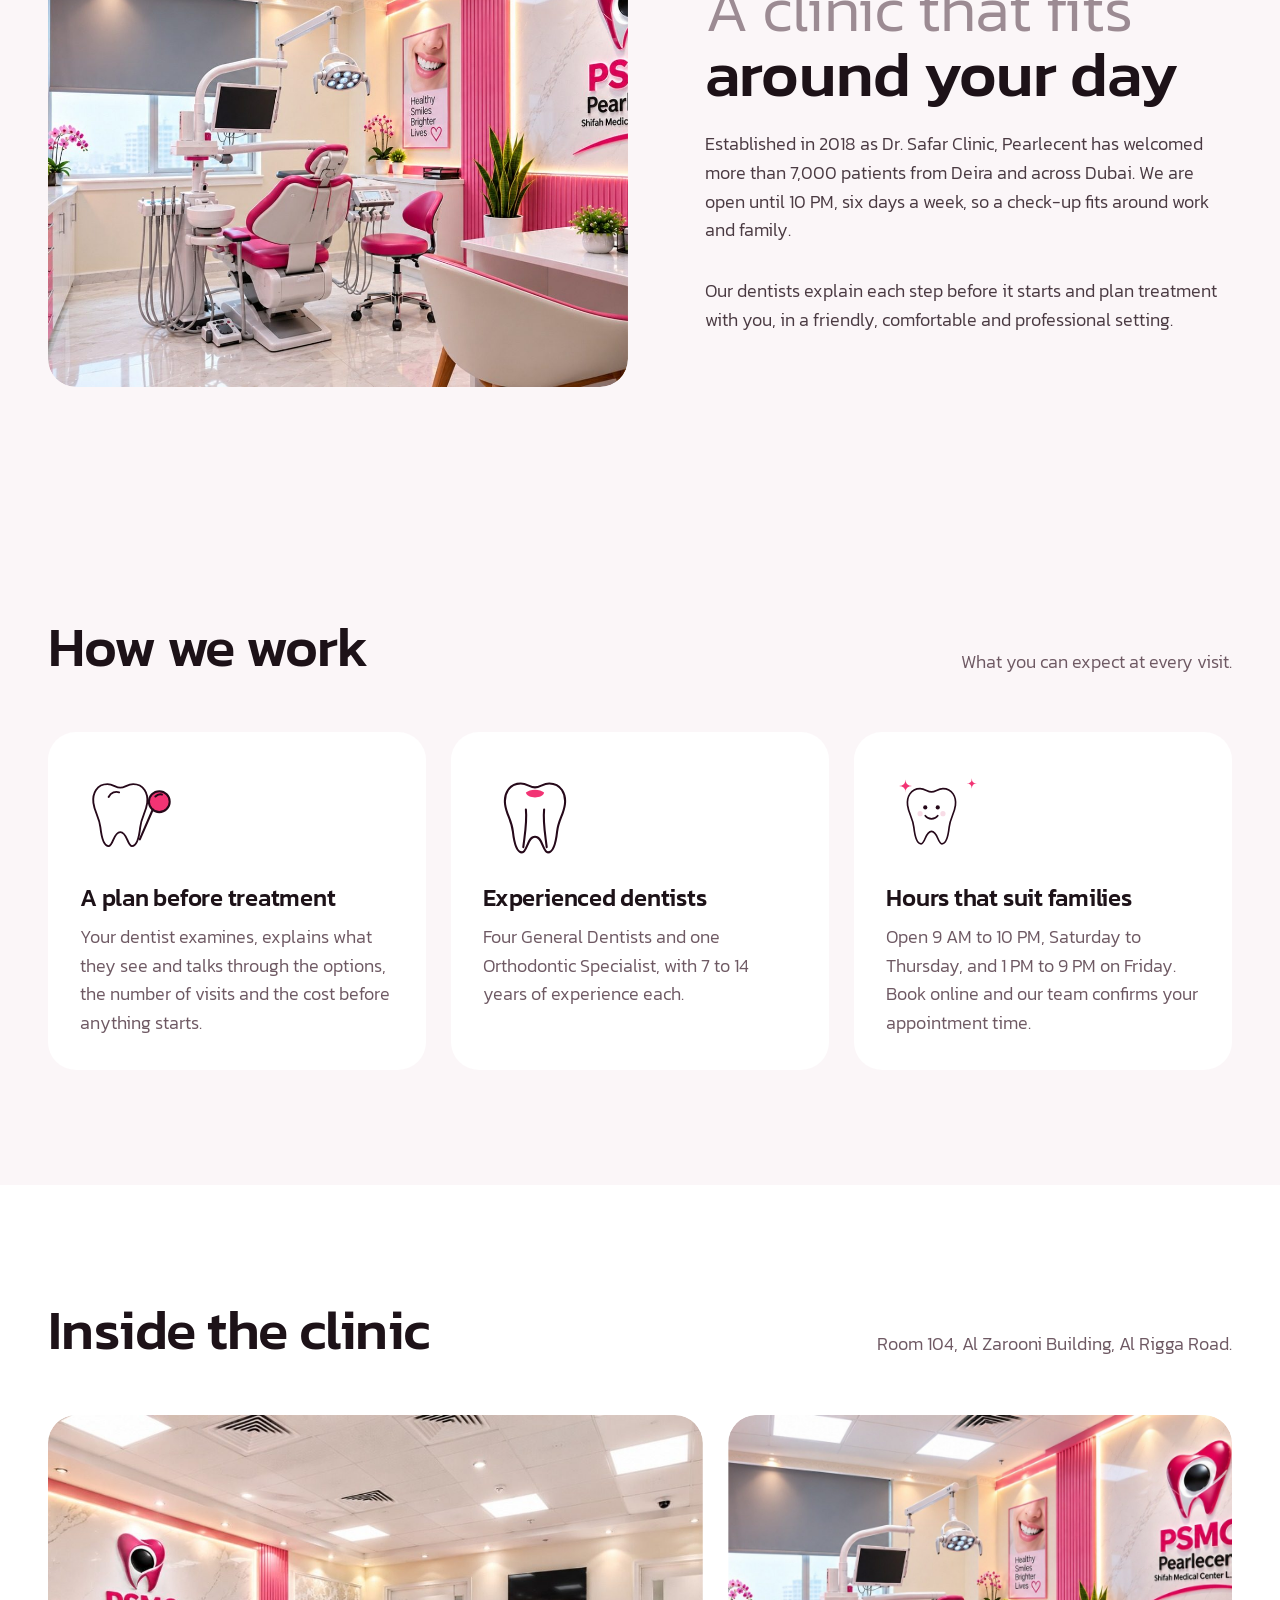
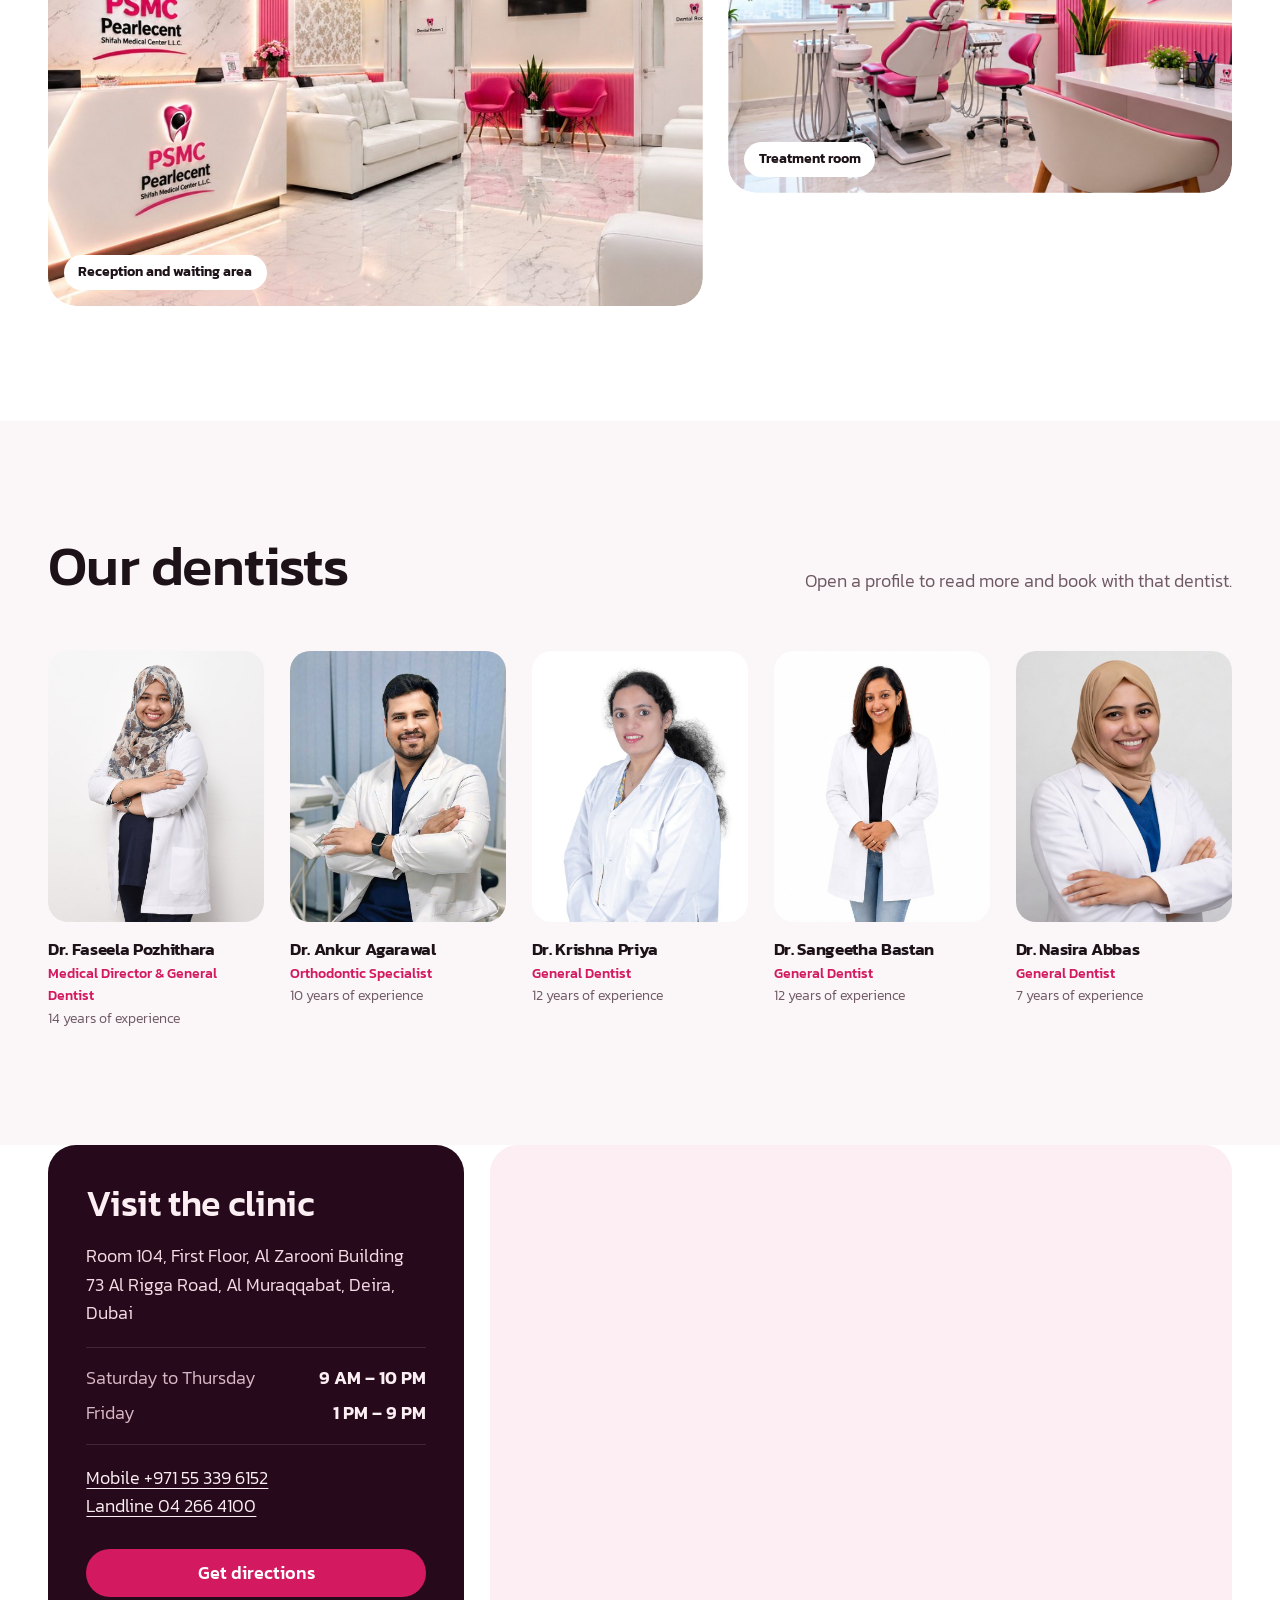
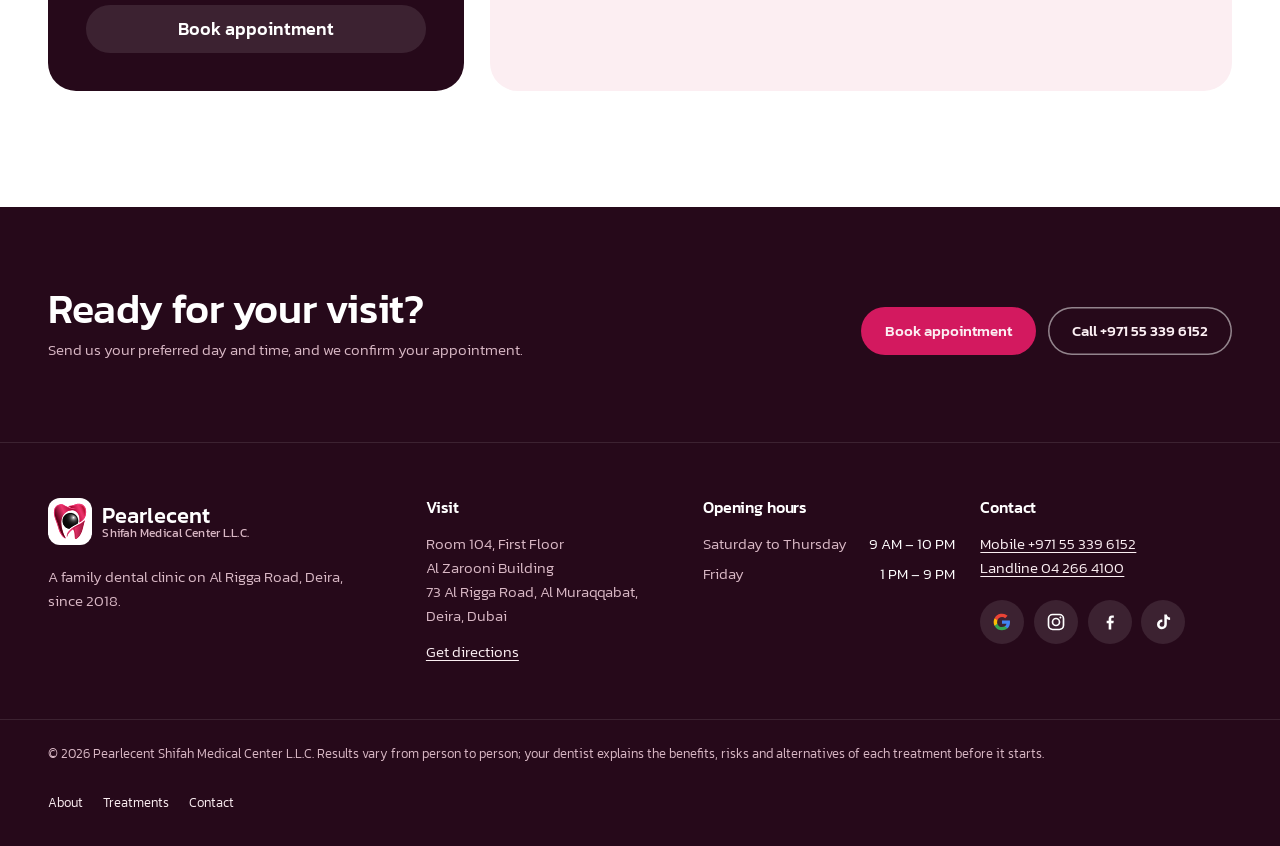
==== commit e2e16692: "Hero: Google rating links to reviews, larger Tabby/Tamara badges Co-Authored-By: Claude Opus 5.5 <no" ====
--- a/about.html
+++ b/about.html
@@ -12,7 +12,7 @@
 <link rel="icon" href="assets/img/mark.svg" type="image/svg+xml">
 <link rel="preload" href="assets/fonts/anton-400.woff2" as="font" type="font/woff2" crossorigin>
 <link rel="preload" href="assets/fonts/kanit-300.woff2" as="font" type="font/woff2" crossorigin>
-<link rel="stylesheet" href="assets/css/site.css?v=25">
+<link rel="stylesheet" href="assets/css/site.css?v=26">
 <script>document.documentElement.classList.add('js')</script>
 <script type="application/ld+json">{"@context":"https://schema.org","@type":"Dentist","name":"Pearlecent Shifah Medical Center L.L.C.","telephone":"+971 55 339 6152","address":{"@type":"PostalAddress","streetAddress":"Room 104, Al Zarooni Building, 73 Al Rigga Road","addressLocality":"Deira, Dubai","addressCountry":"AE"},"geo":{"@type":"GeoCoordinates","latitude":25.2624015,"longitude":55.3266563},"openingHours":["Sa-Th 09:00-22:00","Fr 13:00-21:00"],"sameAs":["https://www.instagram.com/pearlescent_dental","https://www.tiktok.com/@pearlecentshifah"]}</script>
 </head>
@@ -166,6 +166,6 @@
     <p><a href="about.html">About</a><a href="treatments.html">Treatments</a><a href="index.html#visit">Contact</a></p></div>
 </footer>
 <a class="wa-float" href="https://wa.me/971553396152" target="_blank" rel="noopener" data-wa-float aria-label="Chat with Pearlecent"><svg viewBox="0 0 24 24" aria-hidden="true"><path d="M4 5.5A2.5 2.5 0 0 1 6.5 3h11A2.5 2.5 0 0 1 20 5.5v8a2.5 2.5 0 0 1-2.5 2.5H10l-4.2 3.6c-.5.4-1.3.1-1.3-.6V16A2.5 2.5 0 0 1 4 13.5z" fill="none" stroke="currentColor" stroke-width="1.8" stroke-linejoin="round"/><path d="M8.5 8.5h7M8.5 11.5h4.5" stroke="currentColor" stroke-width="1.8" stroke-linecap="round"/></svg><span>Chat with us</span></a>
-<script src="assets/js/site.js?v=25" defer></script>
+<script src="assets/js/site.js?v=26" defer></script>
 </body>
 </html>
--- a/assets/css/site.css
+++ b/assets/css/site.css
@@ -891,3 +891,20 @@
   .cats { padding-top: 1.75rem; }
   .cats__h { font-size: 1.6rem; }
 }
+
+/* v19: Google rating links to reviews; larger pay badges */
+.hero2__g { display: block; color: inherit; text-decoration: none; }
+.hero2__g span { display: block; margin-top: .35rem; font-size: 1.0625rem; color: var(--ink); }
+.hero2__g em { display: inline-flex; margin-top: .5rem; font-style: normal; font-size: .875rem; font-weight: 600; color: var(--accent); text-decoration: underline; text-underline-offset: 3px; }
+.hero2__g:hover em { text-decoration-thickness: 2px; }
+.paybnpl { gap: .6rem .9rem; }
+.paybnpl__t { font-size: .9375rem; color: var(--ink); }
+.paybnpl__logos { gap: .65rem; }
+.paybnpl__tabby { height: 40px; }
+.paybnpl__tamara { height: 40px; padding: 0 1rem; border-radius: 10px; }
+.paybnpl__tamara img { height: 17px; }
+@media (max-width: 47.99em) {
+  .hero2__g span { font-size: .8125rem; }
+  .hero2__g em { font-size: .75rem; }
+  .paybnpl__tabby, .paybnpl__tamara { height: 38px; }
+}
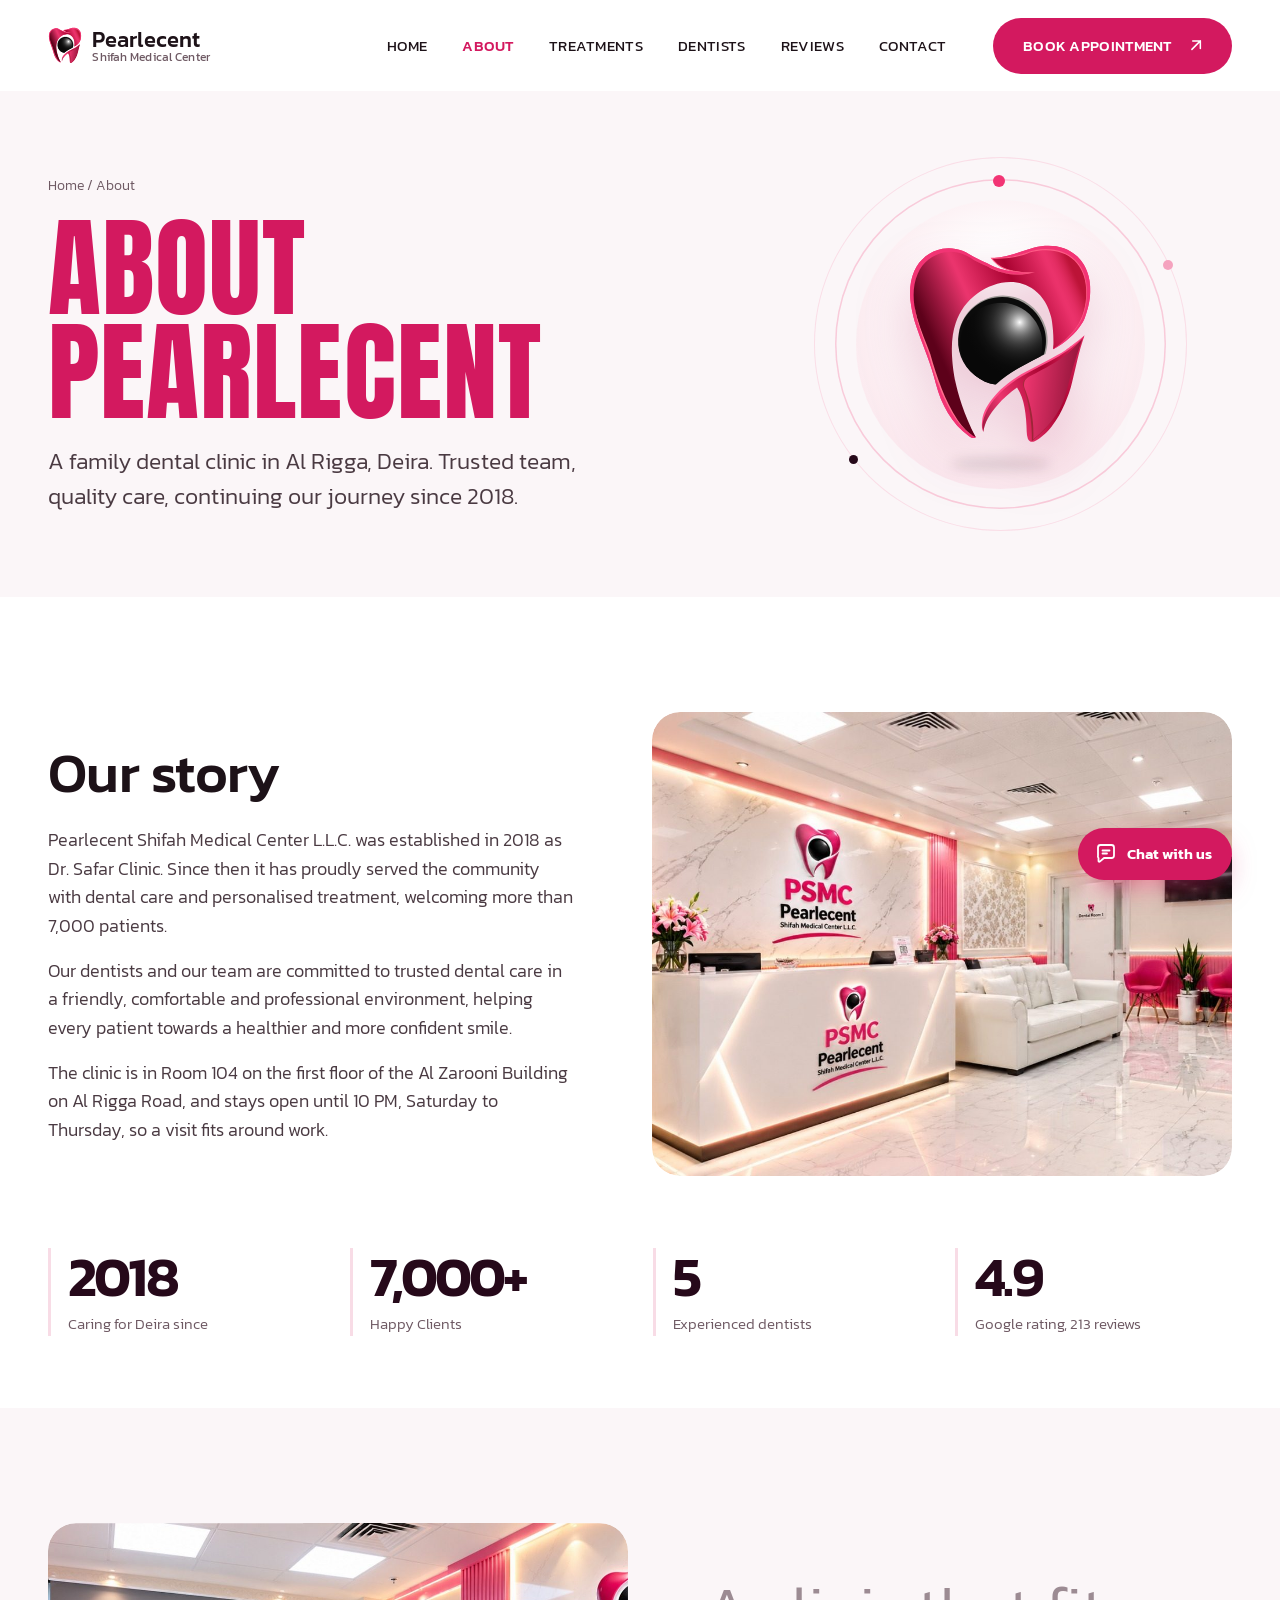
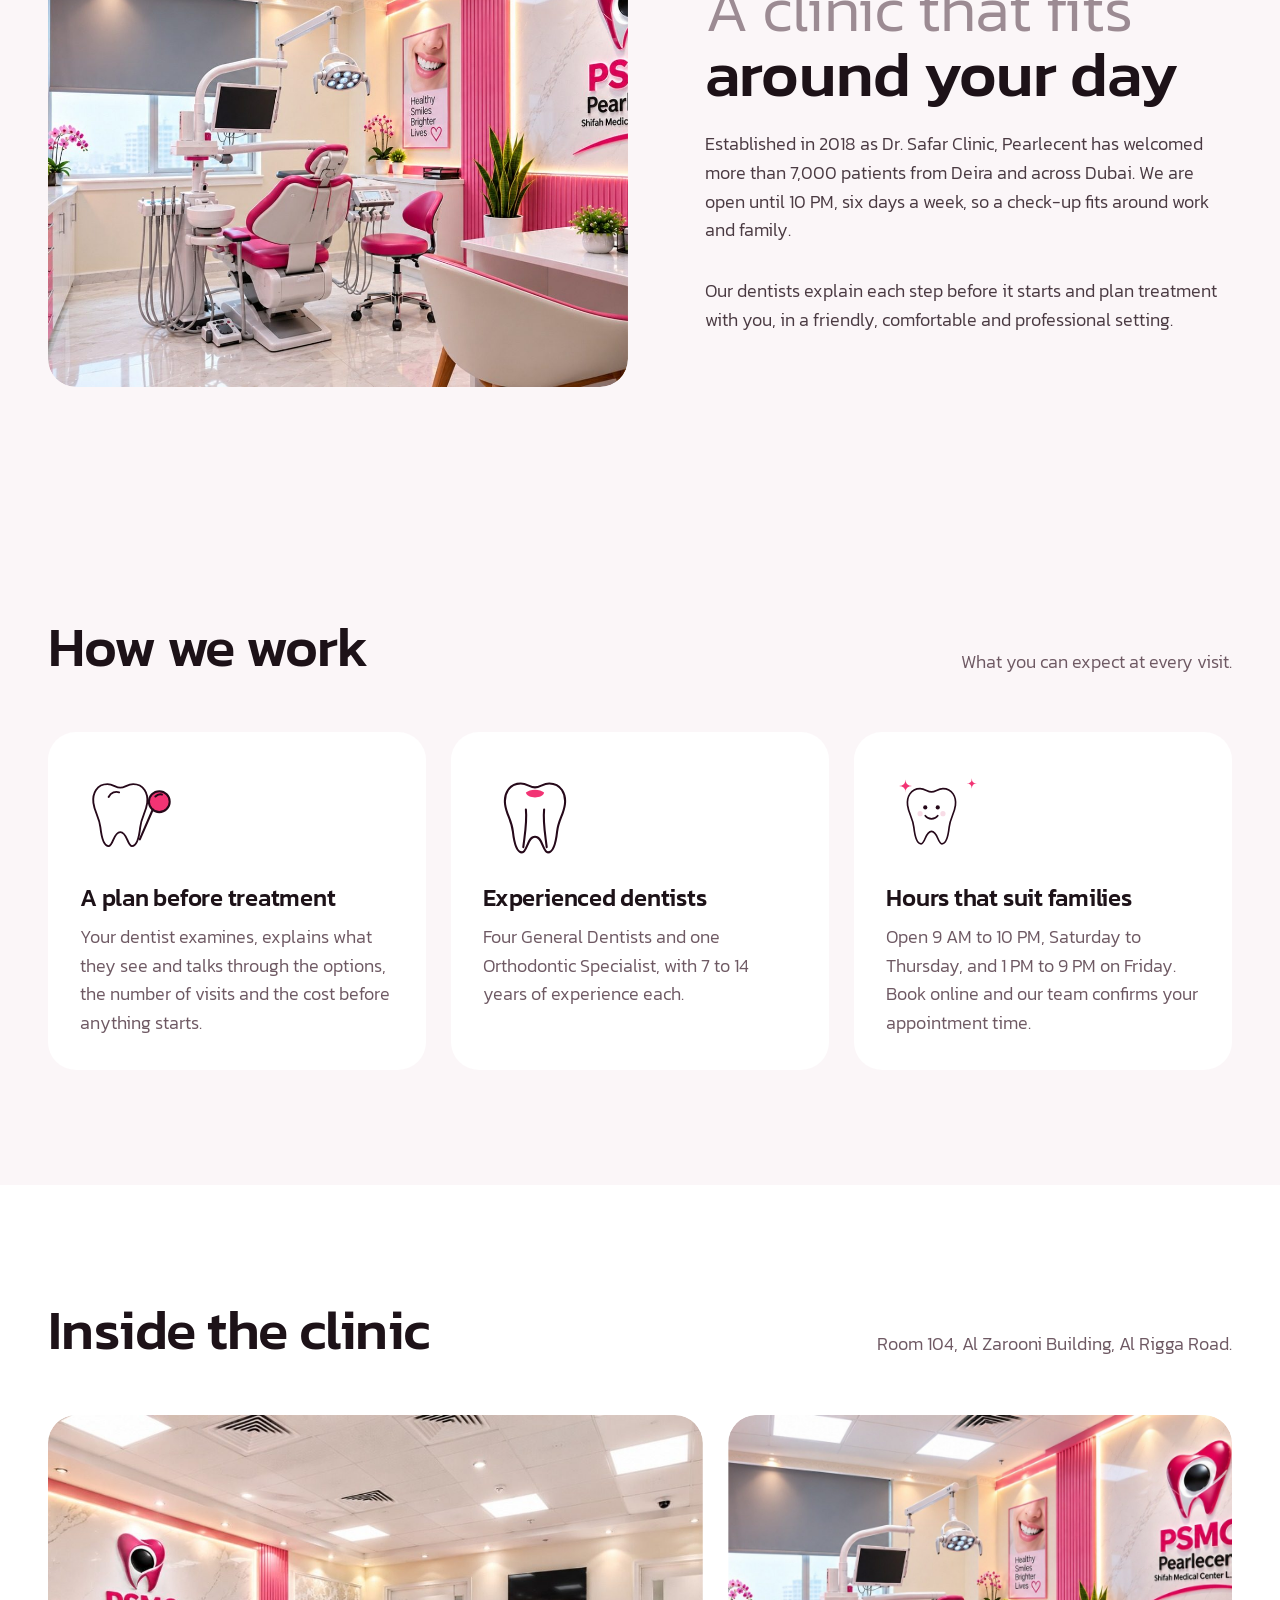
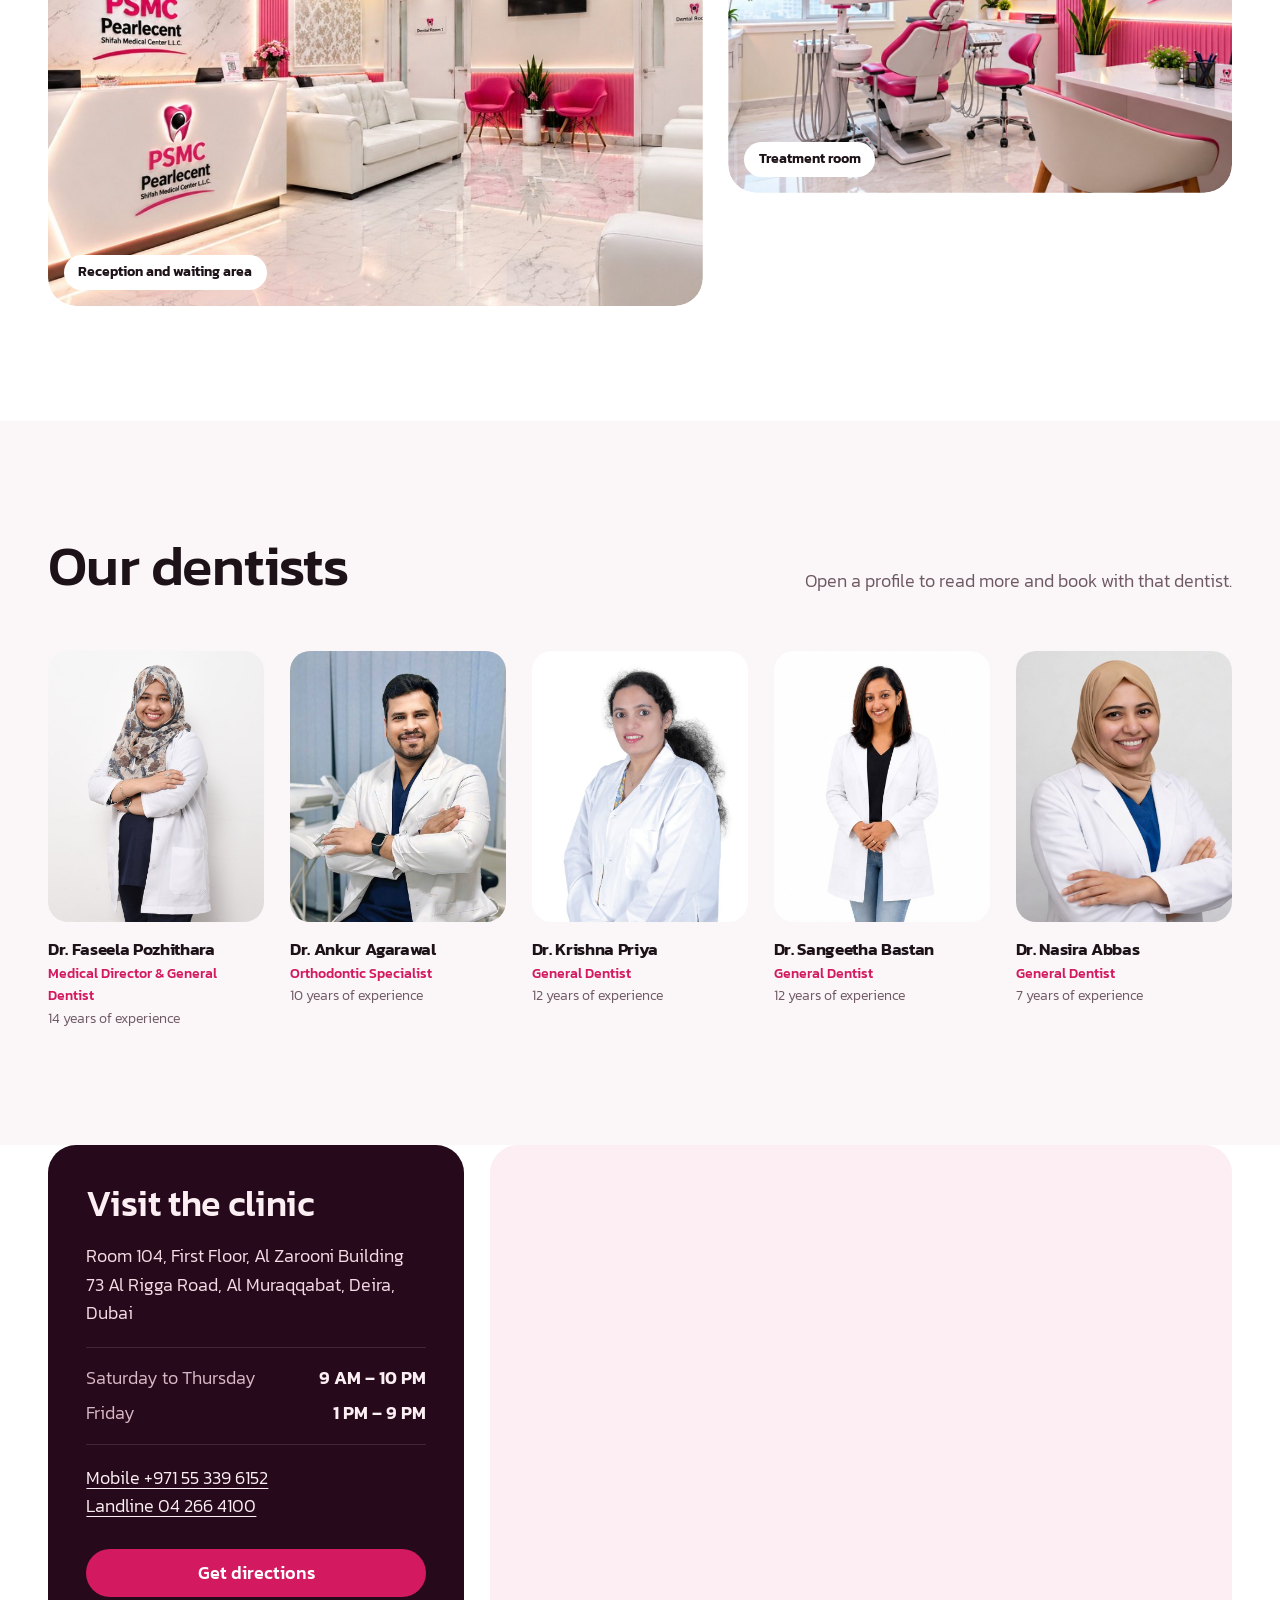
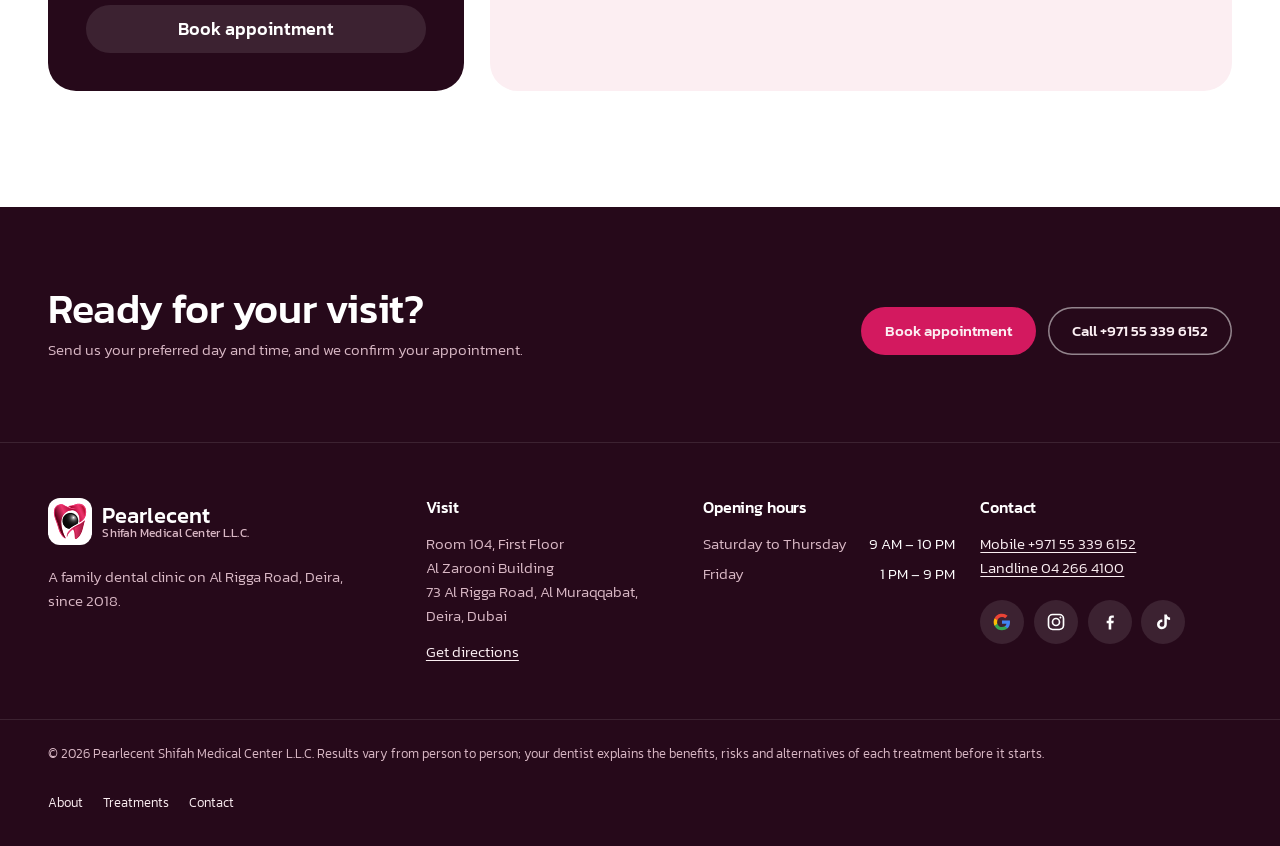
==== commit 8f69e841: "Mobile polish: hero stats, badges, treatments intro Co-Authored-By: Claude Opus 5.5 <noreply@anthrop" ====
--- a/about.html
+++ b/about.html
@@ -12,7 +12,7 @@
 <link rel="icon" href="assets/img/mark.svg" type="image/svg+xml">
 <link rel="preload" href="assets/fonts/anton-400.woff2" as="font" type="font/woff2" crossorigin>
 <link rel="preload" href="assets/fonts/kanit-300.woff2" as="font" type="font/woff2" crossorigin>
-<link rel="stylesheet" href="assets/css/site.css?v=26">
+<link rel="stylesheet" href="assets/css/site.css?v=27">
 <script>document.documentElement.classList.add('js')</script>
 <script type="application/ld+json">{"@context":"https://schema.org","@type":"Dentist","name":"Pearlecent Shifah Medical Center L.L.C.","telephone":"+971 55 339 6152","address":{"@type":"PostalAddress","streetAddress":"Room 104, Al Zarooni Building, 73 Al Rigga Road","addressLocality":"Deira, Dubai","addressCountry":"AE"},"geo":{"@type":"GeoCoordinates","latitude":25.2624015,"longitude":55.3266563},"openingHours":["Sa-Th 09:00-22:00","Fr 13:00-21:00"],"sameAs":["https://www.instagram.com/pearlescent_dental","https://www.tiktok.com/@pearlecentshifah"]}</script>
 </head>
@@ -166,6 +166,6 @@
     <p><a href="about.html">About</a><a href="treatments.html">Treatments</a><a href="index.html#visit">Contact</a></p></div>
 </footer>
 <a class="wa-float" href="https://wa.me/971553396152" target="_blank" rel="noopener" data-wa-float aria-label="Chat with Pearlecent"><svg viewBox="0 0 24 24" aria-hidden="true"><path d="M4 5.5A2.5 2.5 0 0 1 6.5 3h11A2.5 2.5 0 0 1 20 5.5v8a2.5 2.5 0 0 1-2.5 2.5H10l-4.2 3.6c-.5.4-1.3.1-1.3-.6V16A2.5 2.5 0 0 1 4 13.5z" fill="none" stroke="currentColor" stroke-width="1.8" stroke-linejoin="round"/><path d="M8.5 8.5h7M8.5 11.5h4.5" stroke="currentColor" stroke-width="1.8" stroke-linecap="round"/></svg><span>Chat with us</span></a>
-<script src="assets/js/site.js?v=26" defer></script>
+<script src="assets/js/site.js?v=27" defer></script>
 </body>
 </html>
--- a/assets/css/site.css
+++ b/assets/css/site.css
@@ -908,3 +908,32 @@
   .hero2__g em { font-size: .75rem; }
   .paybnpl__tabby, .paybnpl__tamara { height: 38px; }
 }
+
+/* v20: mobile polish for hero stats and treatments intro */
+.show-sm { display: none; }
+@media (max-width: 47.99em) {
+  .hide-sm { display: none; }
+  .show-sm { display: inline; }
+  .hero2__stats { gap: .5rem; margin-top: 1.25rem; align-items: start; }
+  .hero2__stats b { font-size: 1.6rem; }
+  .hero2__stats span:not([data-count]), .hero2__g span { font-size: .75rem; line-height: 1.35; margin-top: .25rem; }
+  .hero2__g em { font-size: .75rem; margin-top: .3rem; }
+  .hero2__g span.show-sm, .hero2__g span.hide-sm { margin: 0; font-size: inherit; display: inline; }
+  .hero2__g span.hide-sm { display: none; }
+  .hero2__card { padding-bottom: 1.5rem; }
+  .paybnpl__tabby, .paybnpl__tamara { height: 34px; }
+  .paybnpl__tamara img { height: 15px; }
+  .paybnpl__t { font-size: .8125rem; }
+  .cats__feat li { font-size: .625rem; }
+  .cats__ic { width: 2.4rem; height: 2.4rem; }
+  .cats__ic svg { width: 1.2rem; height: 1.2rem; }
+  .cats__free { padding: .55rem 1.25rem .55rem .6rem; gap: .7rem; }
+  .cats__free b { font-size: 1.75rem; }
+  .cats__free span { font-size: .8125rem; }
+  .cats__free-ic { width: 2.5rem; height: 2.5rem; }
+  .cats__free-ic svg { width: 1.2rem; height: 1.2rem; }
+}
+@media (max-width: 47.99em) {
+  .hero2__left p:has(> .button--xl) { width: 100%; }
+  .hero2__left .button--xl { width: 100%; justify-content: center; min-height: 3.5rem; font-size: 1rem; }
+}
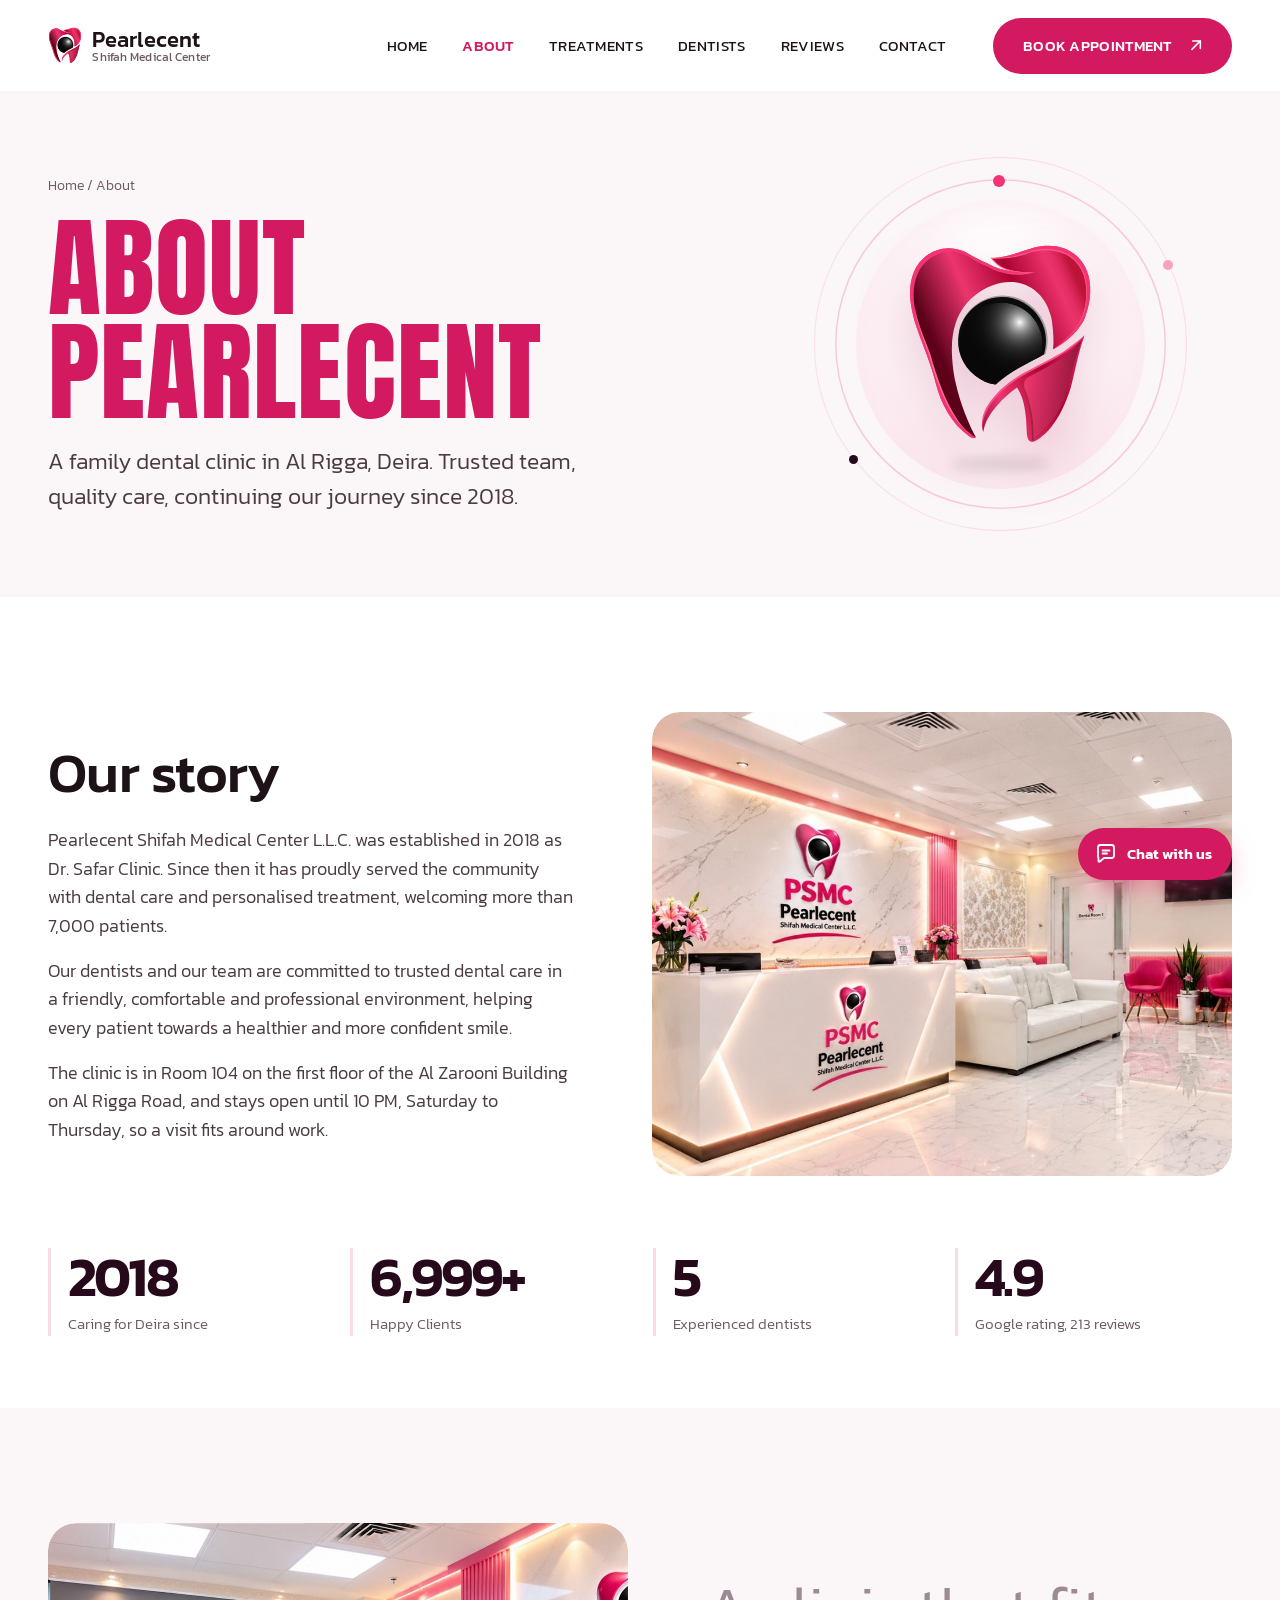
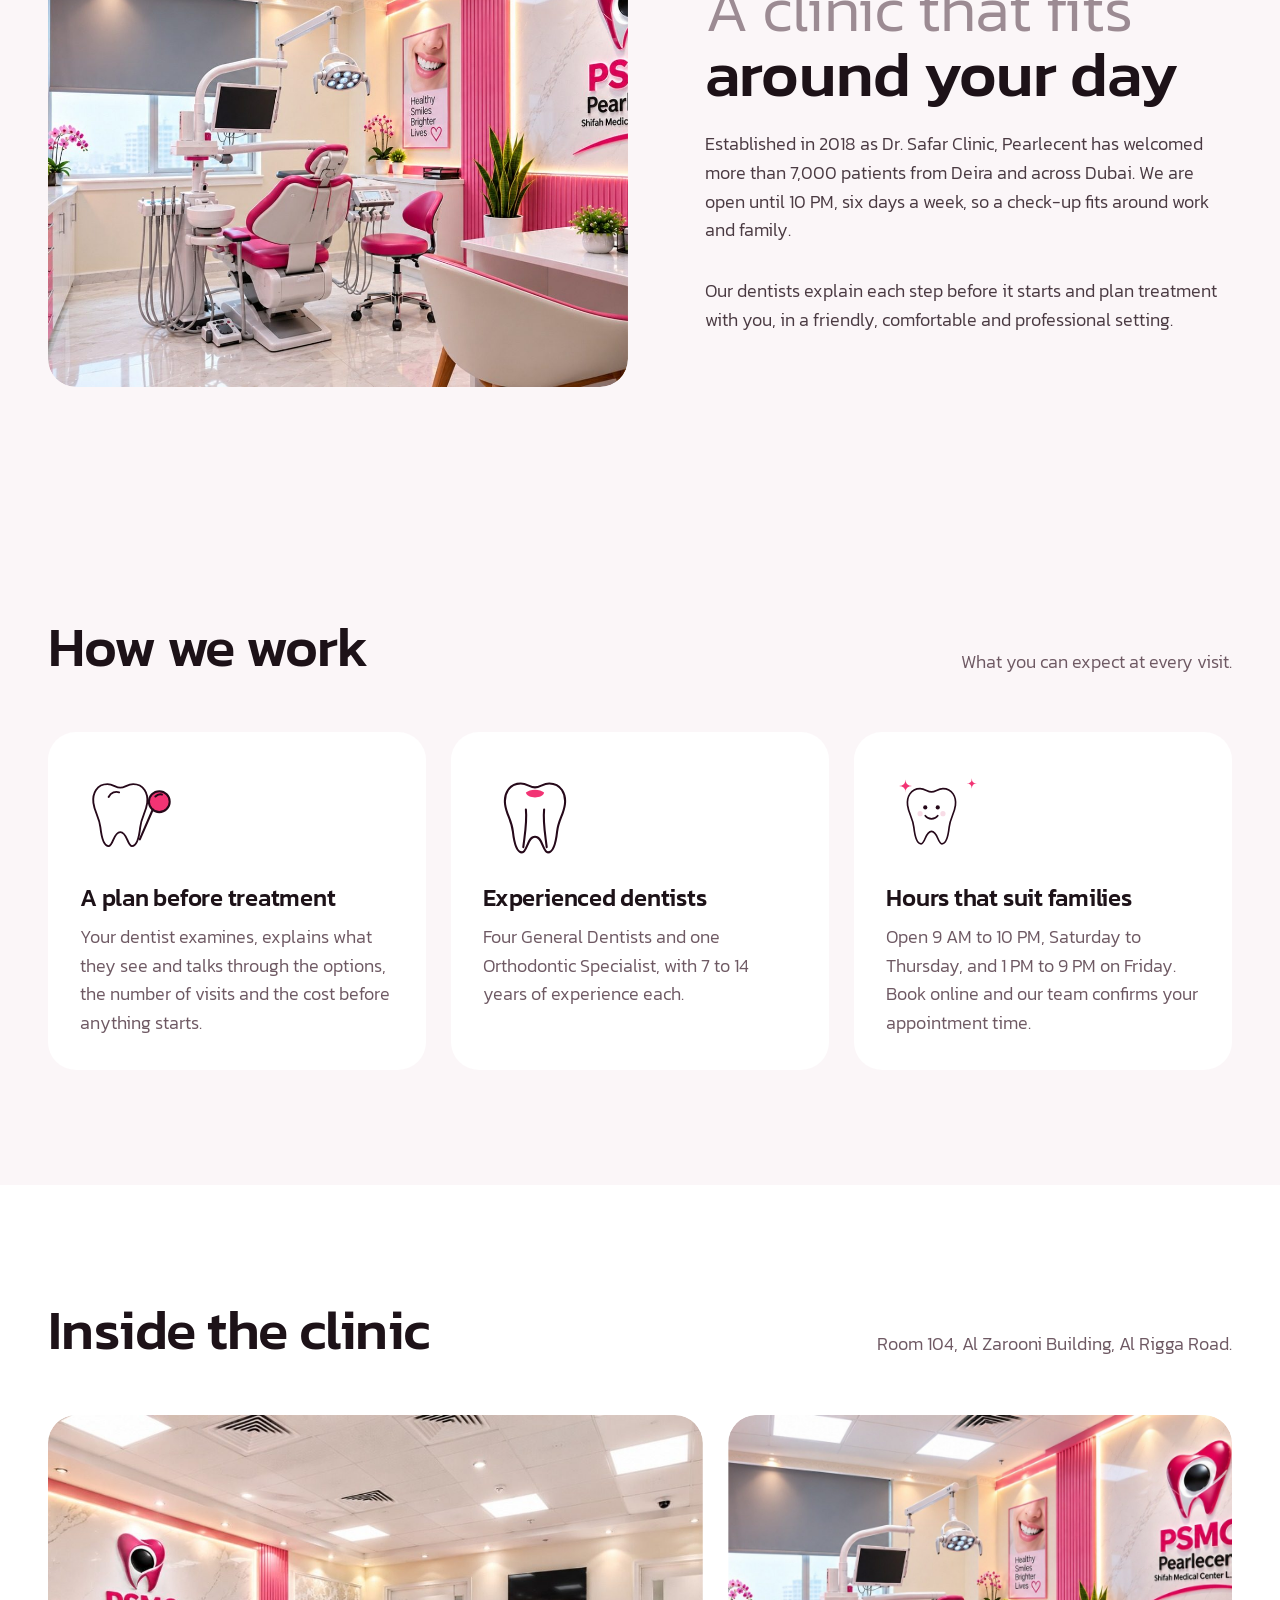
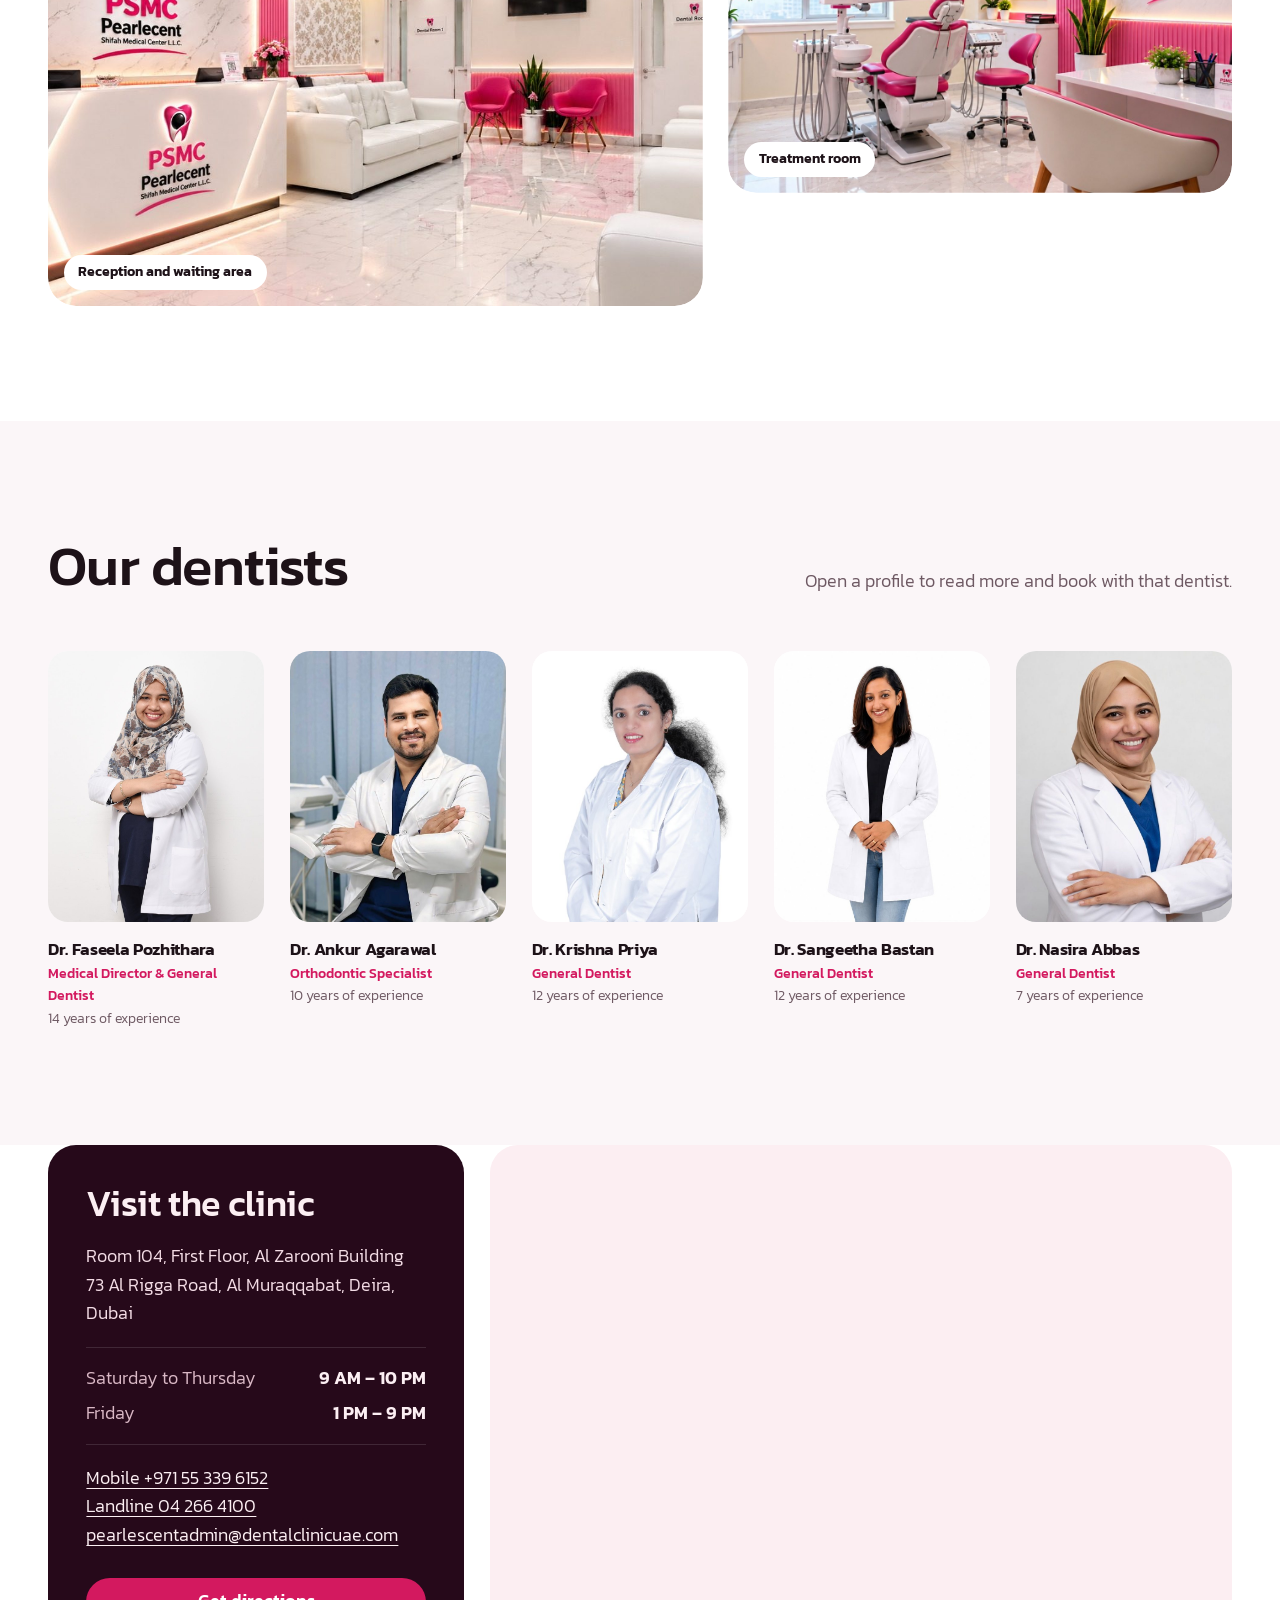
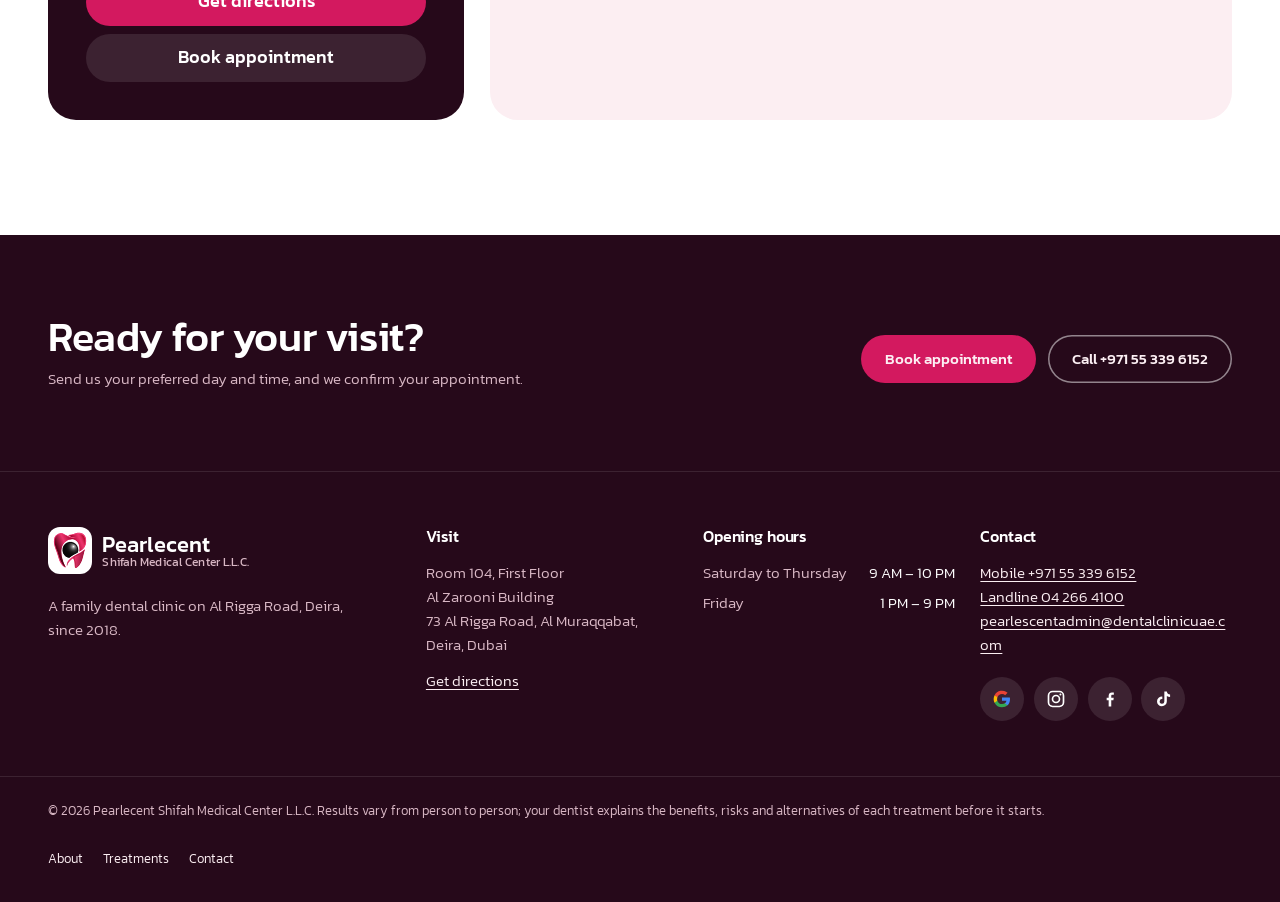
==== commit cc7c5b0b: "Add clinic email to footer, contact block and mobile menu Co-Authored-By: Claude Opus 5.5 <noreply@a" ====
--- a/about.html
+++ b/about.html
@@ -12,9 +12,9 @@
 <link rel="icon" href="assets/img/mark.svg" type="image/svg+xml">
 <link rel="preload" href="assets/fonts/anton-400.woff2" as="font" type="font/woff2" crossorigin>
 <link rel="preload" href="assets/fonts/kanit-300.woff2" as="font" type="font/woff2" crossorigin>
-<link rel="stylesheet" href="assets/css/site.css?v=27">
+<link rel="stylesheet" href="assets/css/site.css?v=28">
 <script>document.documentElement.classList.add('js')</script>
-<script type="application/ld+json">{"@context":"https://schema.org","@type":"Dentist","name":"Pearlecent Shifah Medical Center L.L.C.","telephone":"+971 55 339 6152","address":{"@type":"PostalAddress","streetAddress":"Room 104, Al Zarooni Building, 73 Al Rigga Road","addressLocality":"Deira, Dubai","addressCountry":"AE"},"geo":{"@type":"GeoCoordinates","latitude":25.2624015,"longitude":55.3266563},"openingHours":["Sa-Th 09:00-22:00","Fr 13:00-21:00"],"sameAs":["https://www.instagram.com/pearlescent_dental","https://www.tiktok.com/@pearlecentshifah"]}</script>
+<script type="application/ld+json">{"@context":"https://schema.org","@type":"Dentist","name":"Pearlecent Shifah Medical Center L.L.C.","telephone":"+971 55 339 6152","email":"pearlescentadmin@dentalclinicuae.com","address":{"@type":"PostalAddress","streetAddress":"Room 104, Al Zarooni Building, 73 Al Rigga Road","addressLocality":"Deira, Dubai","addressCountry":"AE"},"geo":{"@type":"GeoCoordinates","latitude":25.2624015,"longitude":55.3266563},"openingHours":["Sa-Th 09:00-22:00","Fr 13:00-21:00"],"sameAs":["https://www.instagram.com/pearlescent_dental","https://www.tiktok.com/@pearlecentshifah"]}</script>
 </head>
 <body class="pg-about">
 <a class="skip" href="#main">Skip to content</a>
@@ -26,7 +26,7 @@
     </a>
     <nav class="hdr__nav" aria-label="Main" id="menu"><a class="hlink" href="index.html">Home</a><a class="hlink is-active" href="about.html" aria-current="page">About</a><a class="hlink" href="treatments.html">Treatments</a><a class="hlink" href="index.html#dentists">Dentists</a><a class="hlink" href="index.html#reviews">Reviews</a><a class="hlink" href="index.html#visit">Contact</a>
       <div class="hdr__extra">
-        <p class="hdr__tel"><a href="tel:+971553396152"><span>Mobile</span>+971 55 339 6152</a><a href="tel:+97142664100"><span>Landline</span>04 266 4100</a></p>
+        <p class="hdr__tel"><a href="tel:+971553396152"><span>Mobile</span>+971 55 339 6152</a><a href="tel:+97142664100"><span>Landline</span>04 266 4100</a><a href="mailto:pearlescentadmin@dentalclinicuae.com"><span>Email</span>pearlescentadmin@dentalclinicuae.com</a></p>
         <p class="hdr__soc"><a class="soc" href="https://search.google.com/local/reviews?placeid=ChIJ5SzwML9dXz4R25X1gjaNSxk" target="_blank" rel="noopener" aria-label="Pearlecent on Google reviews" title="Google reviews"><svg viewBox="0 0 24 24" aria-hidden="true"><path fill="#4285F4" d="M21.6 12.2c0-.7-.1-1.4-.2-2H12v3.8h5.4a4.6 4.6 0 0 1-2 3v2.5h3.2c1.9-1.7 3-4.3 3-7.3z"/><path fill="#34A853" d="M12 22c2.7 0 5-.9 6.6-2.4l-3.2-2.5c-.9.6-2 1-3.4 1-2.6 0-4.8-1.8-5.6-4.1H3.1v2.6A10 10 0 0 0 12 22z"/><path fill="#FBBC05" d="M6.4 14a6 6 0 0 1 0-3.9V7.5H3.1a10 10 0 0 0 0 9z"/><path fill="#EA4335" d="M12 5.9c1.5 0 2.8.5 3.8 1.5l2.9-2.9A10 10 0 0 0 3.1 7.5L6.4 10C7.2 7.7 9.4 5.9 12 5.9z"/></svg></a><a class="soc" href="https://www.instagram.com/pearlescent_dental" target="_blank" rel="noopener" aria-label="Pearlecent on Instagram" title="Instagram"><svg viewBox="0 0 24 24" aria-hidden="true"><rect x="3" y="3" width="18" height="18" rx="5" fill="none" stroke="currentColor" stroke-width="2"/><circle cx="12" cy="12" r="4.2" fill="none" stroke="currentColor" stroke-width="2"/><circle cx="17.3" cy="6.7" r="1.2" fill="currentColor"/></svg></a><a class="soc" href="https://www.facebook.com/people/Pearlecent-SHifah-Medical-Centre/100090357010872/" target="_blank" rel="noopener" aria-label="Pearlecent on Facebook" title="Facebook"><svg viewBox="0 0 24 24" aria-hidden="true"><path fill="currentColor" d="M13.5 21v-7.6h2.6l.4-3h-3V8.5c0-.9.3-1.5 1.5-1.5h1.6V4.3c-.3 0-1.2-.1-2.3-.1-2.3 0-3.9 1.4-3.9 4v2.2H8v3h2.4V21z"/></svg></a><a class="soc" href="https://www.tiktok.com/@pearlecentshifah" target="_blank" rel="noopener" aria-label="Pearlecent on TikTok" title="TikTok"><svg viewBox="0 0 24 24" aria-hidden="true"><path fill="currentColor" d="M16.6 3c.4 2.1 1.7 3.5 3.9 3.7v3a7 7 0 0 1-3.9-1.2v6.2A5.9 5.9 0 1 1 11.2 9v3.1a2.8 2.8 0 1 0 2.4 2.8V3z"/></svg></a></p>
       </div>
       <a class="button hdr__book" href="index.html#book">Book appointment<svg class="arr" viewBox="0 0 24 24" aria-hidden="true"><path d="M7 17 17 7M8 7h9v9"/></svg></a>
@@ -139,7 +139,7 @@
       <h2 id="visit-h">Visit the clinic</h2>
       <address>Room 104, First Floor, Al Zarooni Building<br>73 Al Rigga Road, Al Muraqqabat, Deira, Dubai</address>
       <dl class="hours"><div><dt>Saturday to Thursday</dt><dd>9 AM – 10 PM</dd></div><div><dt>Friday</dt><dd>1 PM – 9 PM</dd></div></dl>
-      <p class="visit__tel"><a class="link-u" href="tel:+971553396152">Mobile +971 55 339 6152</a><br><a class="link-u" href="tel:+97142664100">Landline 04 266 4100</a></p>
+      <p class="visit__tel"><a class="link-u" href="tel:+971553396152">Mobile +971 55 339 6152</a><br><a class="link-u" href="tel:+97142664100">Landline 04 266 4100</a><br><a class="link-u" href="mailto:pearlescentadmin@dentalclinicuae.com">pearlescentadmin@dentalclinicuae.com</a></p>
       <p class="visit__btns"><a class="button" href="https://maps.app.goo.gl/LxxALHqsNsGpUrj29" target="_blank" rel="noopener">Get directions</a><a class="button button--soft" href="index.html#book">Book appointment</a></p>
     </div>
     <div class="visit__map" data-reveal><iframe title="Map: Pearlecent Shifah Medical Centre, Al Rigga Road, Deira" src="https://www.google.com/maps/embed?pb=!1m18!1m12!1m3!1d1200!2d55.3266563!3d25.2624015!2m3!1f0!2f0!3f0!3m2!1i1024!2i768!4f13.1!3m3!1m2!1s0x3e5f5dbf30f02ce5%3A0x194b8d3682f595db!2sPearlecent%20Shifah%20Medical%20Centre!5e0!3m2!1sen!2sae!4v1761240000000" loading="lazy" referrerpolicy="no-referrer-when-downgrade" allowfullscreen></iframe></div>
@@ -159,13 +159,13 @@
     </div>
     <div><h3>Visit</h3><p>Room 104, First Floor<br>Al Zarooni Building<br>73 Al Rigga Road, Al Muraqqabat, Deira, Dubai</p><p><a class="link-u" href="https://maps.app.goo.gl/LxxALHqsNsGpUrj29" target="_blank" rel="noopener">Get directions</a></p></div>
     <div><h3>Opening hours</h3><ul class="ftr__hours"><li><span>Saturday to Thursday</span><span>9 AM – 10 PM</span></li><li><span>Friday</span><span>1 PM – 9 PM</span></li></ul></div>
-    <div><h3>Contact</h3><p><a class="link-u" href="tel:+971553396152">Mobile +971 55 339 6152</a><br><a class="link-u" href="tel:+97142664100">Landline 04 266 4100</a></p>
+    <div><h3>Contact</h3><p><a class="link-u" href="tel:+971553396152">Mobile +971 55 339 6152</a><br><a class="link-u" href="tel:+97142664100">Landline 04 266 4100</a><br><a class="link-u" href="mailto:pearlescentadmin@dentalclinicuae.com">pearlescentadmin@dentalclinicuae.com</a></p>
       <p class="ftr__social"><a class="soc" href="https://search.google.com/local/reviews?placeid=ChIJ5SzwML9dXz4R25X1gjaNSxk" target="_blank" rel="noopener" aria-label="Pearlecent on Google reviews" title="Google reviews"><svg viewBox="0 0 24 24" aria-hidden="true"><path fill="#4285F4" d="M21.6 12.2c0-.7-.1-1.4-.2-2H12v3.8h5.4a4.6 4.6 0 0 1-2 3v2.5h3.2c1.9-1.7 3-4.3 3-7.3z"/><path fill="#34A853" d="M12 22c2.7 0 5-.9 6.6-2.4l-3.2-2.5c-.9.6-2 1-3.4 1-2.6 0-4.8-1.8-5.6-4.1H3.1v2.6A10 10 0 0 0 12 22z"/><path fill="#FBBC05" d="M6.4 14a6 6 0 0 1 0-3.9V7.5H3.1a10 10 0 0 0 0 9z"/><path fill="#EA4335" d="M12 5.9c1.5 0 2.8.5 3.8 1.5l2.9-2.9A10 10 0 0 0 3.1 7.5L6.4 10C7.2 7.7 9.4 5.9 12 5.9z"/></svg></a><a class="soc" href="https://www.instagram.com/pearlescent_dental" target="_blank" rel="noopener" aria-label="Pearlecent on Instagram" title="Instagram"><svg viewBox="0 0 24 24" aria-hidden="true"><rect x="3" y="3" width="18" height="18" rx="5" fill="none" stroke="currentColor" stroke-width="2"/><circle cx="12" cy="12" r="4.2" fill="none" stroke="currentColor" stroke-width="2"/><circle cx="17.3" cy="6.7" r="1.2" fill="currentColor"/></svg></a><a class="soc" href="https://www.facebook.com/people/Pearlecent-SHifah-Medical-Centre/100090357010872/" target="_blank" rel="noopener" aria-label="Pearlecent on Facebook" title="Facebook"><svg viewBox="0 0 24 24" aria-hidden="true"><path fill="currentColor" d="M13.5 21v-7.6h2.6l.4-3h-3V8.5c0-.9.3-1.5 1.5-1.5h1.6V4.3c-.3 0-1.2-.1-2.3-.1-2.3 0-3.9 1.4-3.9 4v2.2H8v3h2.4V21z"/></svg></a><a class="soc" href="https://www.tiktok.com/@pearlecentshifah" target="_blank" rel="noopener" aria-label="Pearlecent on TikTok" title="TikTok"><svg viewBox="0 0 24 24" aria-hidden="true"><path fill="currentColor" d="M16.6 3c.4 2.1 1.7 3.5 3.9 3.7v3a7 7 0 0 1-3.9-1.2v6.2A5.9 5.9 0 1 1 11.2 9v3.1a2.8 2.8 0 1 0 2.4 2.8V3z"/></svg></a></p></div>
   </div>
   <div class="ftr__base wrap"><p>© <span data-year>2026</span> Pearlecent Shifah Medical Center L.L.C. Results vary from person to person; your dentist explains the benefits, risks and alternatives of each treatment before it starts.</p>
     <p><a href="about.html">About</a><a href="treatments.html">Treatments</a><a href="index.html#visit">Contact</a></p></div>
 </footer>
 <a class="wa-float" href="https://wa.me/971553396152" target="_blank" rel="noopener" data-wa-float aria-label="Chat with Pearlecent"><svg viewBox="0 0 24 24" aria-hidden="true"><path d="M4 5.5A2.5 2.5 0 0 1 6.5 3h11A2.5 2.5 0 0 1 20 5.5v8a2.5 2.5 0 0 1-2.5 2.5H10l-4.2 3.6c-.5.4-1.3.1-1.3-.6V16A2.5 2.5 0 0 1 4 13.5z" fill="none" stroke="currentColor" stroke-width="1.8" stroke-linejoin="round"/><path d="M8.5 8.5h7M8.5 11.5h4.5" stroke="currentColor" stroke-width="1.8" stroke-linecap="round"/></svg><span>Chat with us</span></a>
-<script src="assets/js/site.js?v=27" defer></script>
+<script src="assets/js/site.js?v=28" defer></script>
 </body>
 </html>
--- a/assets/css/site.css
+++ b/assets/css/site.css
@@ -937,3 +937,7 @@
   .hero2__left p:has(> .button--xl) { width: 100%; }
   .hero2__left .button--xl { width: 100%; justify-content: center; min-height: 3.5rem; font-size: 1rem; }
 }
+.ftr a.link-u, .visit__tel a { overflow-wrap: anywhere; }
+.hdr__extra .hdr__tel { display: grid; grid-template-columns: 1fr 1fr; gap: .5rem; }
+.hdr__extra .hdr__tel a { min-width: 0; }
+.hdr__extra .hdr__tel a:last-child { grid-column: 1 / -1; overflow-wrap: anywhere; }
